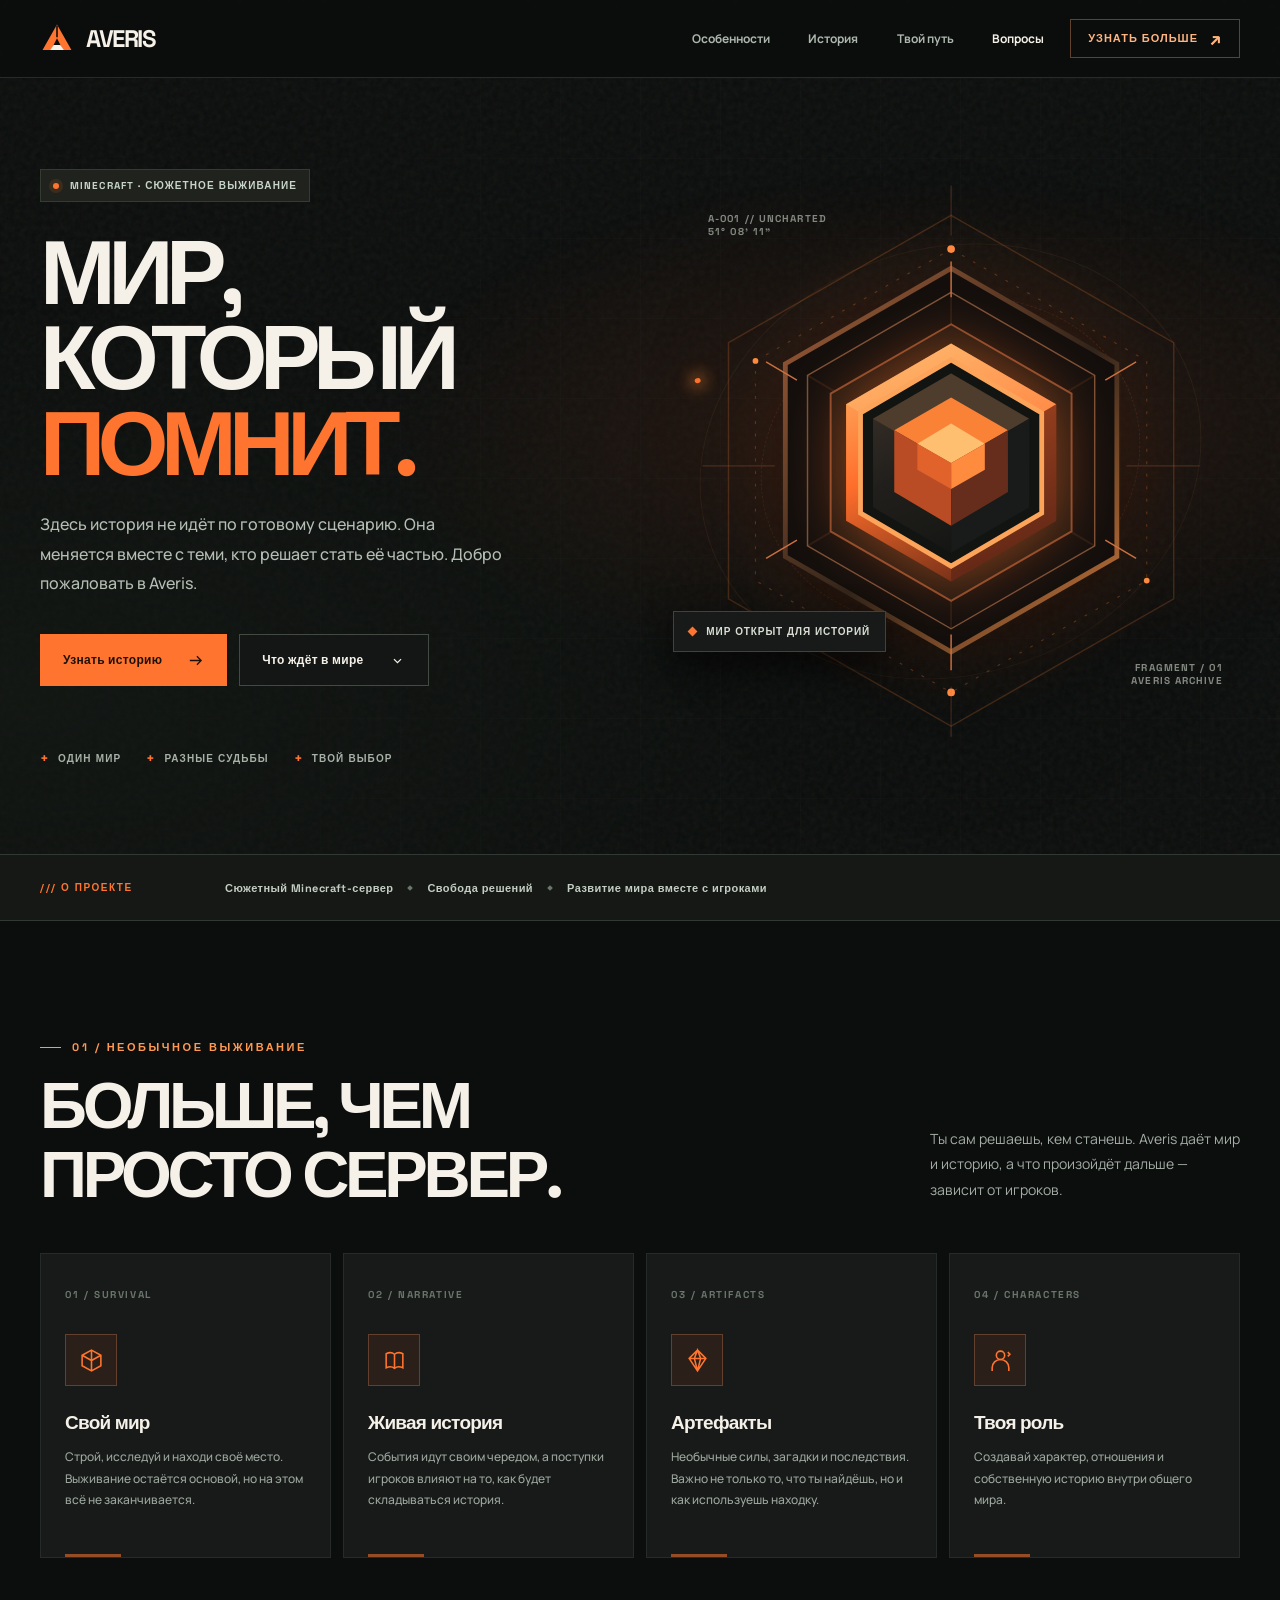
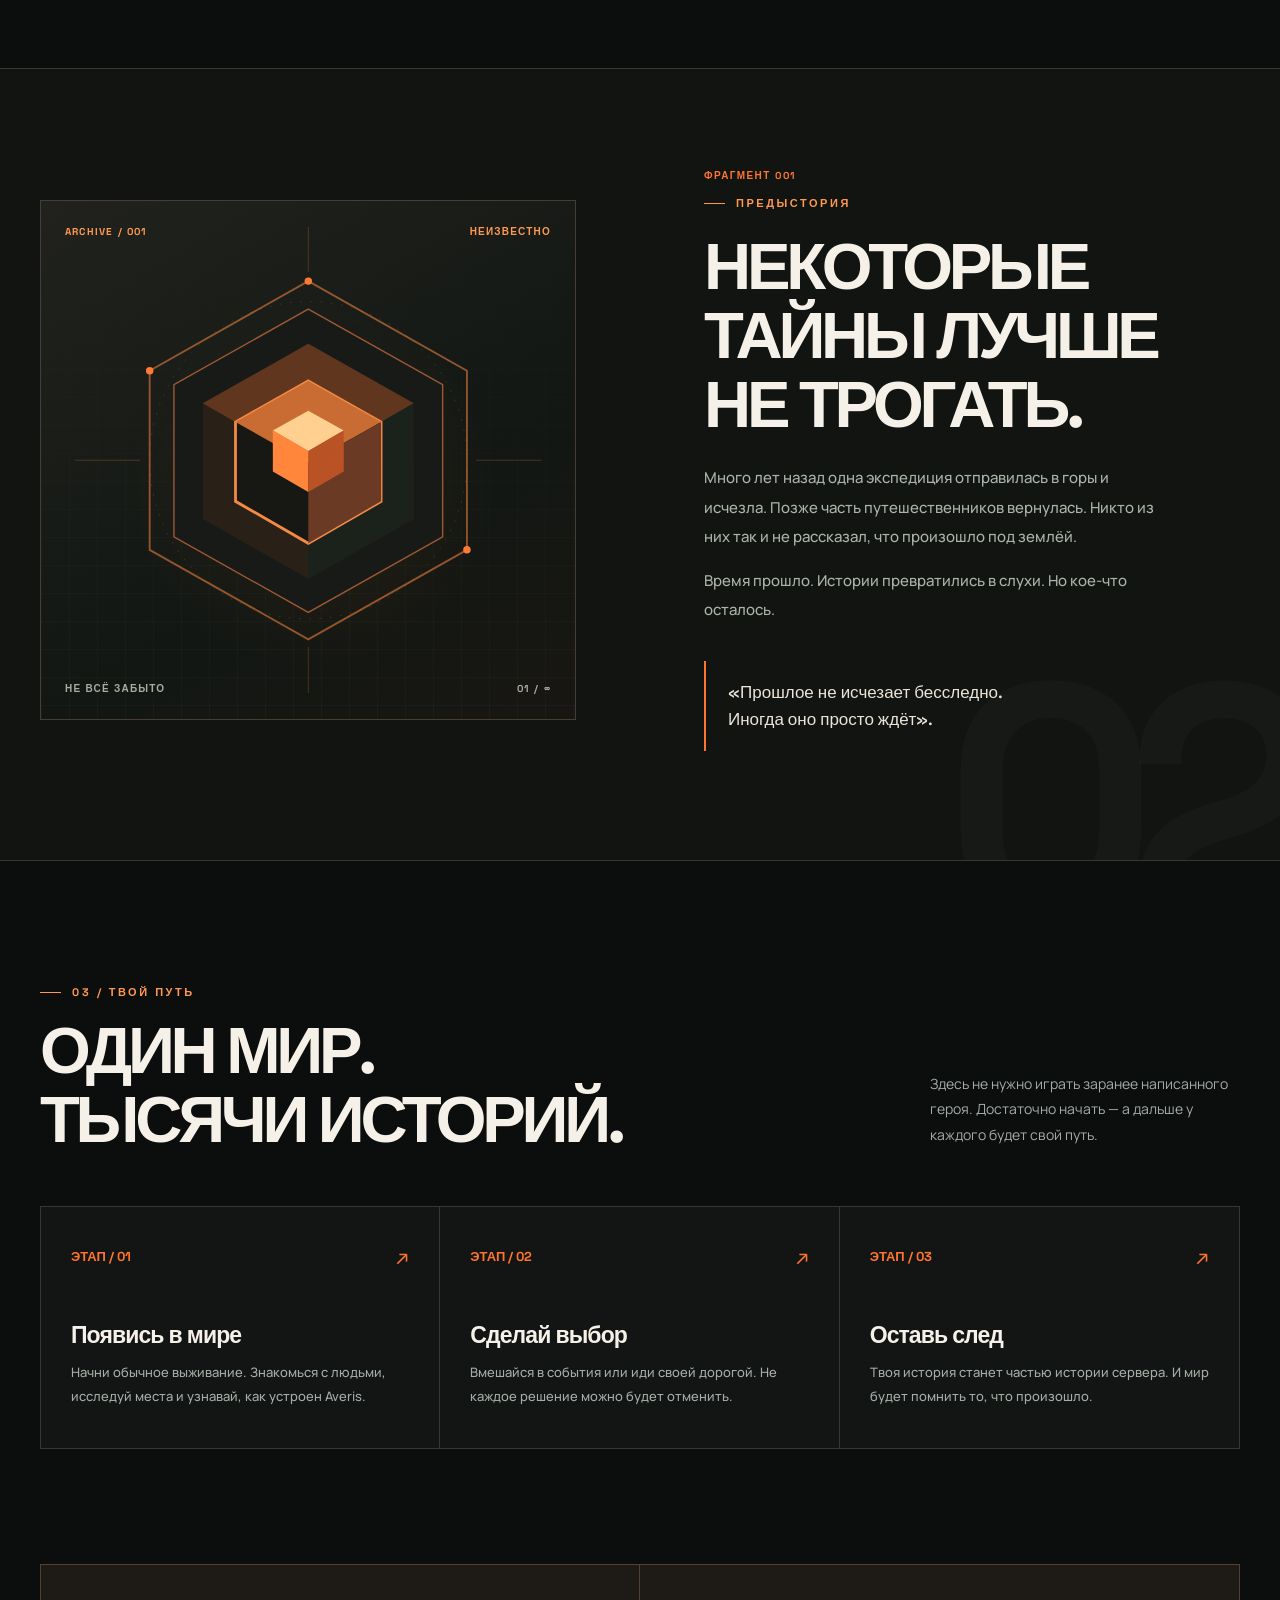
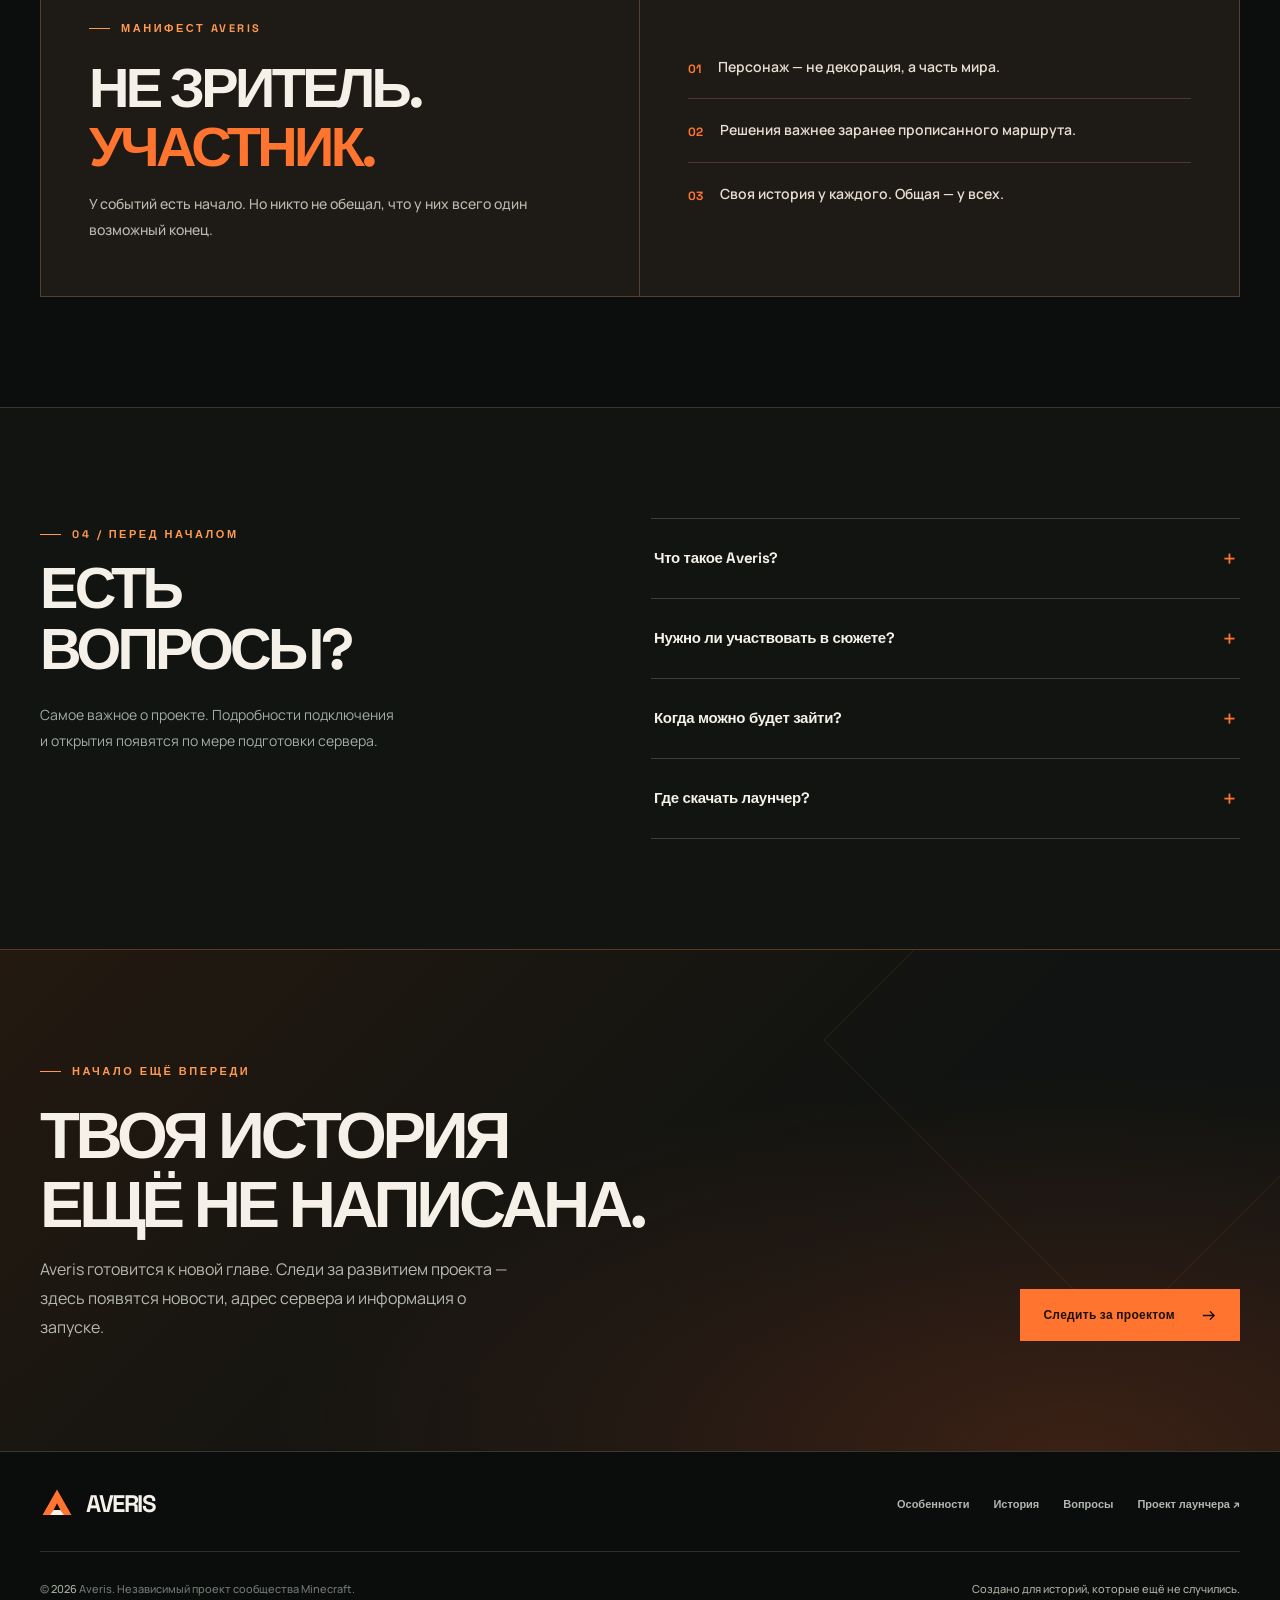
==== index.html @ 3c0d3417 "feat: build Averis landing page with responsive orange identity" ====
<!doctype html>
<html lang="ru">
<head>
  <meta charset="UTF-8">
  <meta name="viewport" content="width=device-width, initial-scale=1">
  <meta name="theme-color" content="#0c0e0d">
  <meta name="description" content="Averis — сюжетный Minecraft-сервер. Мир, который запоминает твой выбор.">
  <meta property="og:type" content="website">
  <meta property="og:title" content="Averis — мир, который помнит">
  <meta property="og:description" content="Выживание, история и события, в которых важен каждый игрок.">
  <meta property="og:url" content="https://funnysculk.github.io/averis-website/">
  <title>Averis — мир, который помнит</title>
  <link rel="icon" href="./favicon.svg" type="image/svg+xml">
  <link rel="preconnect" href="https://fonts.googleapis.com">
  <link rel="preconnect" href="https://fonts.gstatic.com" crossorigin>
  <link href="https://fonts.googleapis.com/css2?family=Manrope:wght@400;500;600;700;800&family=Space+Grotesk:wght@400;500;600;700&display=swap" rel="stylesheet">
  <style>
    :root {
      color-scheme: dark;
      --bg: #0c0e0d;
      --bg-soft: #111413;
      --panel: #171a18;
      --panel-2: #1d211e;
      --line: #323934;
      --line-dim: #252b27;
      --text: #f5f1e9;
      --muted: #a4ada6;
      --subtle: #6e7870;
      --orange: #ff752f;
      --orange-bright: #ff9952;
      --orange-dim: #512b1c;
      --radius: 5px;
      --container: 1200px;
      --font: "Manrope", "Segoe UI", sans-serif;
      --display: "Space Grotesk", "Arial Black", sans-serif;
    }
    *, *::before, *::after { box-sizing: border-box; }
    html { scroll-behavior: smooth; scroll-padding-top: 90px; }
    body { margin: 0; min-width: 320px; overflow-x: hidden; background: var(--bg); color: var(--text); font-family: var(--font); -webkit-font-smoothing: antialiased; }
    body::before { content: ""; position: fixed; inset: 0; z-index: -1; pointer-events: none; opacity: .13; background-image: url("data:image/svg+xml,%3Csvg viewBox='0 0 180 180' xmlns='http://www.w3.org/2000/svg'%3E%3Cfilter id='n'%3E%3CfeTurbulence type='fractalNoise' baseFrequency='.9' numOctaves='3' stitchTiles='stitch'/%3E%3C/filter%3E%3Crect width='100%25' height='100%25' filter='url(%23n)' opacity='.4'/%3E%3C/svg%3E"); }
    a { color: inherit; text-decoration: none; }
    button { font: inherit; }
    button, a { -webkit-tap-highlight-color: transparent; }
    button:focus-visible, a:focus-visible, summary:focus-visible { outline: 2px solid var(--orange); outline-offset: 5px; }
    ::selection { background: var(--orange); color: #111; }
    .shell { width: min(var(--container), calc(100% - 72px)); margin: 0 auto; }
    .eyebrow { display: inline-flex; align-items: center; gap: 11px; color: var(--orange-bright); font: 700 11px/1.5 var(--display); letter-spacing: .23em; text-transform: uppercase; }
    .eyebrow::before { content: ""; width: 21px; height: 1px; background: currentColor; }
    .muted { color: var(--muted); }
    .progress { position: fixed; top: 0; left: 0; width: 0; height: 2px; background: var(--orange); z-index: 100; box-shadow: 0 0 10px #ff752f88; transition: width .1s linear; }
    .header { position: sticky; top: 0; z-index: 50; background: rgba(12,14,13,.95); border-bottom: 1px solid var(--line-dim); backdrop-filter: blur(14px); }
    .header-inner { height: 77px; display: flex; align-items: center; justify-content: space-between; gap: 26px; }
    .brand { display: inline-flex; align-items: center; gap: 12px; flex: none; font: 700 24px/1 var(--display); letter-spacing: -.06em; }
    .brand svg { display: block; flex: none; width: 34px; height: 34px; }
    .nav { display: flex; gap: clamp(20px,3vw,42px); align-items: center; margin-left: auto; }
    .nav a { font-size: 12px; color: #aeb7af; font-weight: 700; transition: color .2s; }
    .nav a:hover, .nav a.active { color: var(--text); }
    .header-link { display: inline-flex; align-items: center; justify-content: center; gap: 12px; flex: none; min-height: 39px; padding: 0 17px; border: 1px solid #60412d; font: 800 11px/1 var(--display); letter-spacing: .09em; text-transform: uppercase; color: #ffb581; transition: border-color .2s, background .2s; }
    .header-link:hover { background: #2a1d16; border-color: var(--orange); }
    .header-link span { font-size: 18px; line-height: 0; }
    .menu-toggle { display: none; width: 42px; height: 42px; border: 1px solid var(--line); color: var(--text); background: transparent; align-items: center; justify-content: center; cursor: pointer; }
    .menu-toggle svg { width: 20px; }
    .hero { position: relative; isolation: isolate; border-bottom: 1px solid var(--line); overflow: hidden; }
    .hero::before { content: ""; pointer-events: none; position: absolute; inset: 0; z-index: -1; background: radial-gradient(ellipse at 72% 45%, #3b2116 0%, transparent 42%), radial-gradient(ellipse at 3% 80%, #151b16 0%, transparent 46%); opacity: .7; }
    .hero-grid { position: absolute; inset: 0; z-index: -1; opacity: .2; background-image: linear-gradient(#59625933 1px, transparent 1px),linear-gradient(90deg,#59625933 1px,transparent 1px); background-size: 80px 80px; mask-image: linear-gradient(to right,transparent,black 45%); }
    .hero-content { display: grid; grid-template-columns: minmax(0,1.02fr) minmax(0,.98fr); min-height: 665px; align-items: center; gap: 20px; padding-top: 57px; padding-bottom: 67px; }
    .hero-copy { position: relative; z-index: 3; padding: 34px 0 20px; }
    .hero-label { display: inline-flex; align-items: center; gap: 11px; padding: 9px 12px; background: #20231d; border: 1px solid #343b30; font: 700 10px var(--display); letter-spacing: .11em; text-transform: uppercase; color: #c8d5c9; }
    .live-dot { width: 6px; height: 6px; border-radius: 50%; background: var(--orange); box-shadow: 0 0 0 4px #ff752f1f; }
    h1,h2,h3,p { margin-top: 0; }
    .hero h1 { margin: 29px 0 23px; max-width: 720px; font: 700 clamp(64px,7.1vw,112px)/.94 var(--display); letter-spacing: -.083em; text-transform: uppercase; }
    .hero h1 span { color: var(--orange); }
    .hero-description { max-width: 470px; color: #b5beb5; font: 500 16px/1.85 var(--font); }
    .hero-actions { display: flex; flex-wrap: wrap; gap: 12px; margin-top: 35px; }
    .btn { display: inline-flex; align-items: center; justify-content: center; gap: 25px; min-height: 52px; padding: 0 22px; font: 800 12px var(--display); letter-spacing: .025em; transition: transform .2s ease, background .2s ease, border-color .2s ease; }
    .btn:hover { transform: translateY(-2px); }
    .btn.primary { background: var(--orange); color: #1e110a; border: 1px solid var(--orange); }
    .btn.primary:hover { background: #ff9658; }
    .btn.secondary { background: #131614; color: var(--text); border: 1px solid #434a43; }
    .btn.secondary:hover { border-color: var(--text); }
    .btn svg { width: 17px; height: 17px; }
    .hero-meta { display: flex; flex-wrap: wrap; gap: 25px; margin-top: 63px; color: #a8b1a8; font: 700 10px var(--display); letter-spacing: .11em; text-transform: uppercase; }
    .hero-meta span { display: inline-flex; gap: 8px; align-items: center; }
    .hero-meta span::before { content: "+"; color: var(--orange); font-size: 14px; }
    .hero-art { position: relative; width: 100%; max-width: 620px; aspect-ratio: 1 / 1; justify-self: center; display: grid; place-items: center; }
    .art-orbit { position: absolute; width: 88%; height: 88%; border: 1px solid #ad69421d; border-radius: 50%; transform: rotate(-18deg) scaleY(.84); }
    .art-orbit::before { content: ""; position: absolute; inset: 12%; border: 1px dashed #ee844627; border-radius: 50%; }
    .art-orbit::after { content: ""; position: absolute; top: 13%; left: 7%; width: 6px; height: 6px; border-radius: 50%; background: var(--orange); box-shadow: 0 0 16px 4px #ff8b35b0; }
    .world-diagram { width: 100%; overflow: visible; filter: drop-shadow(0 32px 58px #0008); animation: rise 7s ease-in-out infinite; }
    .world-diagram .core-glow { filter: drop-shadow(0 0 32px #f2692788); }
    .art-coordinate { position: absolute; font: 700 10px var(--display); letter-spacing: .11em; color: #838980; }
    .art-coordinate.top { top: 7%; left: 8%; }
    .art-coordinate.bottom { bottom: 11%; right: 3%; text-align: right; }
    .art-tag { position: absolute; left: 2%; bottom: 17%; display: flex; align-items: center; gap: 10px; padding: 13px 15px; background: #171a18; border: 1px solid #424238; box-shadow: 0 15px 35px #0009; font: 700 10px var(--display); color: #d9ded5; letter-spacing: .09em; text-transform: uppercase; }
    .art-tag i { width: 7px; height: 7px; background: var(--orange); transform: rotate(45deg); }
    .ticker { border-bottom: 1px solid var(--line); background: #151815; }
    .ticker-inner { display: grid; grid-template-columns: 155px 1fr; min-height: 65px; align-items: center; gap: 30px; }
    .ticker-label { color: var(--orange); font: 800 10px var(--display); letter-spacing: .15em; }
    .ticker-body { display: flex; flex-wrap: wrap; align-items: center; gap: 15px; color: #c5cec5; font: 700 11px var(--display); letter-spacing: .04em; }
    .ticker-body .sep { width: 4px; height: 4px; background: #6a786b; transform: rotate(45deg); }
    .section { padding: 110px 0; }
    .section-head { display: flex; justify-content: space-between; align-items: end; gap: 30px; margin-bottom: 44px; }
    .section-head h2, .chapter-title, .cta h2 { font: 700 clamp(39px,5.1vw,69px)/1.06 var(--display); letter-spacing: -.065em; text-transform: uppercase; }
    .section-head h2 { margin: 15px 0 0; max-width: 680px; }
    .section-head > p { width: 310px; max-width: 40%; margin: 0 0 6px; color: var(--muted); font-size: 14px; line-height: 1.85; }
    .features { display: grid; grid-template-columns: repeat(4,1fr); gap: 12px; }
    .feature { position: relative; min-height: 305px; padding: 27px 24px 25px; background: var(--panel); border: 1px solid var(--line-dim); overflow: hidden; transition: border-color .25s, transform .25s; }
    .feature:hover { border-color: #785035; transform: translateY(-4px); }
    .feature::after { content: ""; position: absolute; height: 3px; width: 56px; bottom: 0; left: 24px; background: var(--orange); opacity: .55; }
    .feature-num { font: 700 10px var(--display); letter-spacing: .16em; color: #69766b; }
    .feature-icon { display: grid; place-items: center; width: 52px; height: 52px; margin: 31px 0 24px; border: 1px solid #62402d; background: #2b2019; color: var(--orange); }
    .feature-icon svg { width: 25px; height: 25px; stroke-width: 1.5; }
    .feature h3 { margin-bottom: 11px; font: 700 19px var(--display); letter-spacing: -.04em; }
    .feature p { color: #9da79f; font: 500 12px/1.8 var(--font); margin-bottom: 0; }
    .chapter { position: relative; padding: 100px 0 109px; border-top: 1px solid var(--line); border-bottom: 1px solid var(--line); background: #111411; overflow: hidden; }
    .chapter::after { content: "02"; position: absolute; right: -8px; bottom: -74px; font: 700 330px/.8 var(--display); letter-spacing: -.1em; color: #ffffff05; pointer-events: none; }
    .chapter-inner { display: grid; grid-template-columns: 1fr 1fr; gap: clamp(50px,10vw,150px); align-items: center; position: relative; z-index: 1; }
    .chapter-visual { aspect-ratio: 1.03; display: flex; flex-direction: column; justify-content: space-between; position: relative; padding: 24px; border: 1px solid #463e33; background: radial-gradient(circle at 51% 55%,#6f3b203f,transparent 46%), linear-gradient(150deg,#21221d,#121713 62%,#181612); overflow: hidden; }
    .chapter-visual::before { content: ""; position: absolute; inset: 0; background-image: linear-gradient(#fff1 1px,transparent 1px),linear-gradient(90deg,#fff1 1px,transparent 1px); background-size: 28px 28px; opacity: .4; mask-image: linear-gradient(to bottom,transparent,#000); }
    .chapter-visual svg { position: absolute; inset: 5%; width: 90%; height: 90%; }
    .visual-label,.visual-bottom { position: relative; z-index: 2; display: flex; justify-content: space-between; gap: 15px; font: 700 10px var(--display); letter-spacing: .12em; }
    .visual-label { color: var(--orange-bright); }
    .visual-bottom { color: #a8ada2; }
    .chapter-title { margin: 20px 0 24px; max-width: 560px; }
    .chapter-copy > p { max-width: 465px; color: #aab4aa; font: 500 15px/1.95 var(--font); }
    .chapter-quote { margin-top: 36px; padding: 18px 0 18px 22px; border-left: 2px solid var(--orange); font: 500 17px/1.6 var(--display); color: #ece4d9; }
    .story-kicker { font: 700 10px var(--display); letter-spacing: .14em; color: var(--orange); text-transform: uppercase; margin-bottom: 5px; }
    .journey { padding-top: 115px; padding-bottom: 115px; }
    .steps { display: grid; grid-template-columns: repeat(3,1fr); gap: 0; margin-top: 52px; border: 1px solid var(--line); }
    .step { padding: 36px 30px 40px; min-height: 241px; border-right: 1px solid var(--line); background: #121513; }
    .step:last-child { border-right: 0; }
    .step-top { display: flex; align-items: center; justify-content: space-between; color: var(--orange); font: 700 13px var(--display); }
    .step-top span:last-child { font-size: 21px; font-weight: 400; }
    .step h3 { margin: 50px 0 11px; font: 700 23px var(--display); letter-spacing: -.04em; }
    .step p { margin: 0; color: var(--muted); font: 500 13px/1.8 var(--font); }
    .manifest { padding: 0 0 110px; }
    .manifest-panel { display: grid; grid-template-columns: 1fr 1fr; border: 1px solid #544033; background: #1e1b17; }
    .manifest-left { padding: 47px 48px 52px; border-right: 1px solid #544033; }
    .manifest-left h2 { margin: 21px 0 14px; font: 700 clamp(33px,4.8vw,56px)/1.06 var(--display); letter-spacing: -.065em; text-transform: uppercase; }
    .manifest-left h2 span { color: var(--orange); }
    .manifest-left p { font: 500 14px/1.9 var(--font); color: #bcb8ad; margin-bottom: 0; }
    .manifest-right { display: flex; flex-direction: column; justify-content: center; gap: 20px; padding: 40px 48px; }
    .manifest-row { display: flex; gap: 17px; align-items: flex-start; padding-bottom: 20px; border-bottom: 1px solid #4a3c32; }
    .manifest-row:last-child { border: 0; padding-bottom: 0; }
    .manifest-row strong { color: var(--orange); font: 700 12px var(--display); padding-top: 5px; }
    .manifest-row div { color: #e6ded1; font: 600 14px/1.6 var(--font); }
    .faq-section { border-top: 1px solid var(--line); background: #111411; }
    .faq-grid { display: grid; grid-template-columns: 1fr 1.12fr; gap: 85px; }
    .faq-grid .section-head { display: block; }
    .faq-grid .section-head h2 { font-size: clamp(40px,4.5vw,64px); }
    .faq-grid .section-head p { max-width: 360px; width: auto; margin: 22px 0 0; }
    .faq-list { border-top: 1px solid #394139; }
    details { border-bottom: 1px solid #394139; }
    summary { display: flex; align-items: center; justify-content: space-between; gap: 20px; cursor: pointer; list-style: none; padding: 24px 3px; font: 700 15px/1.5 var(--display); letter-spacing: -.02em; }
    summary::-webkit-details-marker { display: none; }
    summary::after { content: "+"; flex: none; color: var(--orange); font: 400 24px var(--display); }
    details[open] summary::after { content: "−"; }
    details p { color: var(--muted); font: 500 13px/1.85 var(--font); padding: 0 38px 25px 3px; margin: 0; }
    .cta { position: relative; overflow: hidden; padding: 105px 0 110px; border-top: 1px solid #5b3824; background: radial-gradient(ellipse at 84% 100%,#7c351b66,transparent 53%),linear-gradient(135deg,#231910,#101311 62%); }
    .cta::after { content: ""; position: absolute; right: -50px; top: -120px; width: 420px; height: 420px; border: 1px solid #a854282a; transform: rotate(45deg); pointer-events: none; }
    .cta-content { position: relative; z-index: 1; display: flex; align-items: end; justify-content: space-between; gap: 35px; }
    .cta h2 { max-width: 700px; margin: 21px 0 16px; }
    .cta p { max-width: 480px; margin: 0; color: #b6b9ad; line-height: 1.8; }
    .cta .btn { flex: none; }
    footer { background: #0b0d0c; border-top: 1px solid #36372e; padding: 35px 0 30px; }
    .footer-main { display: flex; flex-wrap: wrap; justify-content: space-between; gap: 25px; align-items: center; }
    .footer-nav { display: flex; flex-wrap: wrap; gap: 24px; color: #afb7ae; font: 700 11px var(--display); }
    .footer-nav a:hover { color: var(--orange); }
    .footer-line { display: flex; justify-content: space-between; flex-wrap: wrap; gap: 15px; padding-top: 28px; margin-top: 30px; border-top: 1px solid #292f2a; color: #717971; font: 500 11px/1.7 var(--font); }
    .footer-line span:last-child { color: #a8b0a3; }
    .reveal { opacity: 0; transform: translateY(19px); transition: opacity .65s ease, transform .65s ease; }
    .reveal.visible { opacity: 1; transform: translateY(0); }
    @keyframes rise { 0%,100% { transform: translateY(0); } 50% { transform: translateY(-12px); } }
    @media (max-width: 1100px) {
      .shell { width: min(var(--container), calc(100% - 48px)); }
      .hero-content { min-height: 600px; }
      .hero h1 { font-size: clamp(60px,7.8vw,92px); }
      .features { grid-template-columns: repeat(2,1fr); }
      .feature { min-height: 280px; }
      .chapter-inner { gap: 50px; }
    }
    @media (max-width: 750px) {
      .shell { width: calc(100% - 36px); }
      .header-inner { height: 68px; }
      .header-link { display: none; }
      .menu-toggle { display: flex; }
      .nav { display: none; position: absolute; top: 68px; left: 0; right: 0; flex-direction: column; align-items: stretch; gap: 0; margin: 0; padding: 12px 18px 18px; background: #101311; border-bottom: 1px solid var(--line); box-shadow: 0 15px 24px #0006; }
      .nav.open { display: flex; }
      .nav a { padding: 16px 7px; border-bottom: 1px solid #29312a; font-size: 14px; }
      .hero-content { display: flex; flex-direction: column; gap: 0; padding-top: 55px; padding-bottom: 45px; min-height: auto; }
      .hero-copy { padding: 0; width: 100%; }
      .hero h1 { font-size: clamp(60px,12vw,90px); margin: 26px 0 18px; }
      .hero-description { font-size: 14px; line-height: 1.8; }
      .hero-meta { margin-top: 34px; gap: 15px; }
      .hero-art { width: min(100%,480px); margin-top: 10px; margin-bottom: -25px; }
      .ticker-inner { grid-template-columns: 1fr; gap: 8px; padding: 18px 0; }
      .ticker-body { gap: 10px; line-height: 1.8; }
      .section { padding: 75px 0; }
      .section-head { display: block; margin-bottom: 32px; }
      .section-head h2 { font-size: clamp(39px,8vw,54px); }
      .section-head > p { max-width: 540px; width: auto; margin: 19px 0 0; font-size: 13px; }
      .chapter { padding: 70px 0; }
      .chapter-inner { grid-template-columns: 1fr; gap: 41px; }
      .chapter-visual { max-width: 550px; width: 100%; }
      .chapter-title { font-size: clamp(42px,8vw,60px); }
      .journey { padding: 80px 0; }
      .steps { grid-template-columns: 1fr; }
      .step { min-height: 0; border-right: none; border-bottom: 1px solid var(--line); padding: 25px 27px 28px; }
      .step:last-child { border-bottom: none; }
      .step h3 { margin: 25px 0 9px; }
      .manifest { padding-bottom: 80px; }
      .manifest-panel { grid-template-columns: 1fr; }
      .manifest-left { padding: 34px 30px; border-right: 0; border-bottom: 1px solid #544033; }
      .manifest-right { padding: 32px 30px; }
      .faq-grid { grid-template-columns: 1fr; gap: 10px; }
      .faq-grid .section-head h2 { font-size: 46px; }
      .cta { padding: 75px 0; }
      .cta-content { display: block; }
      .cta h2 { font-size: clamp(44px,8.5vw,67px); }
      .cta .btn { margin-top: 28px; }
    }
    @media (max-width: 510px) {
      .hero h1 { font-size: clamp(54px,13.5vw,75px); }
      .hero-actions { gap: 10px; }
      .hero-actions .btn { flex: 1 1 100%; }
      .hero-meta { font-size: 9px; }
      .features { grid-template-columns: 1fr; }
      .feature { min-height: 250px; padding: 25px; }
      .feature-icon { margin: 22px 0 17px; }
      .feature h3 { font-size: 21px; }
      .art-tag { left: 0; bottom: 12%; font-size: 8px; padding: 10px; }
      .art-coordinate { font-size: 8px; }
      .chapter-visual { padding: 16px; }
      .manifest-left h2 { font-size: 43px; }
      .footer-main { align-items: start; flex-direction: column; }
      .footer-line { flex-direction: column; }
    }
    @media (prefers-reduced-motion: reduce) {
      html { scroll-behavior: auto; }
      *,*::before,*::after { animation-duration: .01ms !important; transition-duration: .01ms !important; }
      .reveal { opacity: 1; transform: none; }
    }
  </style>
</head>
<body>
  <div class="progress" id="progress" aria-hidden="true"></div>
  <header class="header">
    <div class="shell header-inner">
      <a class="brand" href="#top" aria-label="Averis — на главную">
        <svg viewBox="0 0 40 40" role="img" aria-label="Символ Averis"><path d="M20 3 37 33H27L20 19 13 33H3L20 3Z" fill="#ff752f"/><path d="M16 27h8l4 6H12l4-6Z" fill="#f5f1e9"/><path d="M20 4v14" stroke="#20130c" stroke-width="2"/></svg>
        AVERIS
      </a>
      <nav class="nav" id="nav" aria-label="Основная навигация">
        <a href="#features">Особенности</a>
        <a href="#story">История</a>
        <a href="#journey">Твой путь</a>
        <a href="#faq">Вопросы</a>
      </nav>
      <a class="header-link" href="#start">Узнать больше <span aria-hidden="true">↗</span></a>
      <button class="menu-toggle" id="menu-toggle" aria-label="Открыть меню" aria-expanded="false" aria-controls="nav">
        <svg viewBox="0 0 24 24" fill="none" stroke="currentColor" stroke-width="1.8" stroke-linecap="square"><path d="M3 7h18M3 12h18M3 17h18"/></svg>
      </button>
    </div>
  </header>

  <main id="top">
    <section class="hero" aria-labelledby="hero-title">
      <div class="hero-grid" aria-hidden="true"></div>
      <div class="shell hero-content">
        <div class="hero-copy">
          <div class="hero-label"><span class="live-dot" aria-hidden="true"></span> Minecraft · Сюжетное выживание</div>
          <h1 id="hero-title">МИР,<br>КОТОРЫЙ<br><span>ПОМНИТ.</span></h1>
          <p class="hero-description">Здесь история не идёт по готовому сценарию. Она меняется вместе с теми, кто решает стать её частью. Добро пожаловать в Averis.</p>
          <div class="hero-actions">
            <a class="btn primary" href="#story">Узнать историю
              <svg viewBox="0 0 24 24" fill="none" stroke="currentColor" stroke-width="1.8"><path d="M4 12h16m-6-6 6 6-6 6"/></svg>
            </a>
            <a class="btn secondary" href="#features">Что ждёт в мире
              <svg viewBox="0 0 24 24" fill="none" stroke="currentColor" stroke-width="1.8"><path d="m7 10 5 5 5-5"/></svg>
            </a>
          </div>
          <div class="hero-meta"><span>Один мир</span><span>Разные судьбы</span><span>Твой выбор</span></div>
        </div>
        <div class="hero-art" aria-hidden="true">
          <div class="art-orbit"></div>
          <div class="art-coordinate top">A-001 // UNCHARTED<br>51° 08' 11"</div>
          <svg class="world-diagram" viewBox="0 0 600 600" fill="none" xmlns="http://www.w3.org/2000/svg">
            <defs>
              <linearGradient id="frame" x1="110" y1="90" x2="540" y2="520" gradientUnits="userSpaceOnUse"><stop stop-color="#ad643c"/><stop offset=".5" stop-color="#32251b"/><stop offset="1" stop-color="#ff9346"/></linearGradient>
              <linearGradient id="stone" x1="230" y1="150" x2="390" y2="450" gradientUnits="userSpaceOnUse"><stop stop-color="#4b3b30"/><stop offset=".45" stop-color="#211f1c"/><stop offset="1" stop-color="#0a0e0c"/></linearGradient>
              <linearGradient id="fire" x1="244" y1="173" x2="351" y2="433" gradientUnits="userSpaceOnUse"><stop stop-color="#ffb466"/><stop offset=".44" stop-color="#ff6e2b"/><stop offset="1" stop-color="#5f2615"/></linearGradient>
              <radialGradient id="halo"><stop stop-color="#ff742f" stop-opacity=".5"/><stop offset=".43" stop-color="#ff742f" stop-opacity=".12"/><stop offset="1" stop-color="#ff742f" stop-opacity="0"/></radialGradient>
            </defs>
            <ellipse cx="300" cy="310" rx="250" ry="258" fill="url(#halo)"/>
            <path d="m300 45 231 132v266L300 575 69 443V177L300 45Z" stroke="#ff843333" stroke-width="1.5"/>
            <path d="m300 80 203 116v228L300 540 97 424V196L300 80Z" stroke="#ff843344" stroke-width="1.2" stroke-dasharray="3 10"/>
            <path d="m300 100 172 99v200L300 498 128 399V199L300 100Z" fill="#130f0d" stroke="url(#frame)" stroke-width="5"/>
            <path d="m300 125 149 86v177L300 474l-149-86V211l149-86Z" stroke="#7d5036" stroke-width="1.5"/>
            <path d="M300 125v349M151 211l298 177M449 211 151 388" stroke="#ba653d" stroke-opacity=".14" stroke-width="2"/>
            <path d="m300 158 125 72v143l-125 72-125-72V230l125-72Z" fill="#201811" stroke="#8a4b2c" stroke-width="2"/>
            <path class="core-glow" d="m300 178 109 63v121l-109 63-109-63V241l109-63Z" fill="url(#fire)"/>
            <path d="m300 178 109 63-109 65-109-65 109-63Z" fill="#ffbf78" fill-opacity=".4"/>
            <path d="M300 306v119l109-63V241l-109 65Z" fill="#5a2416" fill-opacity=".65"/>
            <path d="m300 195 94 55v104l-94 55-94-55V250l94-55Z" fill="#111411" stroke="#fca45a" stroke-width="5"/>
            <path d="m300 209 81 47v92l-81 47-81-47v-92l81-47Z" fill="url(#stone)"/>
            <path d="m300 209 81 47-81 47-81-47 81-47Z" fill="#4e3c2c"/>
            <path d="M300 303v92l81-47v-92l-81 47Z" fill="#181b19"/>
            <path d="m300 234 59 34-59 34-59-34 59-34Z" fill="#f98236"/>
            <path d="M241 268v64l59 35v-65l-59-34Z" fill="#b94c25"/>
            <path d="M300 302v65l59-35v-64l-59 34Z" fill="#662d1d"/>
            <path d="m300 261 35 21-35 20-35-20 35-21Z" fill="#ffbf71"/>
            <path d="m300 302 35-20v27l-35 20v-27Z" fill="#ff8c3e"/>
            <path d="m265 282 35 20v27l-35-20v-27Z" fill="#e2622c"/>
            <path d="m300 130 0-37M300 480v37M140 216l-32-19M460 382l32 19M460 216l32-19M140 382l-32 19" stroke="#cb7041" stroke-width="1.5"/>
            <g fill="#ff8a3f"><circle cx="300" cy="80" r="4"/><circle cx="97" cy="196" r="3"/><circle cx="503" cy="424" r="3"/><circle cx="300" cy="540" r="4"/></g>
            <g stroke="#cb704155"><path d="M42 305h75m365 0h76M300 14v52m0 468v52"/></g>
          </svg>
          <div class="art-tag"><i></i> Мир открыт для историй</div>
          <div class="art-coordinate bottom">FRAGMENT / 01<br>AVERIS ARCHIVE</div>
        </div>
      </div>
    </section>

    <div class="ticker">
      <div class="shell ticker-inner">
        <span class="ticker-label">/// О ПРОЕКТЕ</span>
        <div class="ticker-body"><span>Сюжетный Minecraft-сервер</span><span class="sep" aria-hidden="true"></span><span>Свобода решений</span><span class="sep" aria-hidden="true"></span><span>Развитие мира вместе с игроками</span></div>
      </div>
    </div>

    <section class="section shell" id="features" aria-labelledby="features-title">
      <div class="section-head reveal">
        <div><span class="eyebrow">01 / Необычное выживание</span><h2 id="features-title">БОЛЬШЕ, ЧЕМ<br>ПРОСТО СЕРВЕР.</h2></div>
        <p>Ты сам решаешь, кем станешь. Averis даёт мир и историю, а что произойдёт дальше — зависит от игроков.</p>
      </div>
      <div class="features">
        <article class="feature reveal">
          <span class="feature-num">01 / SURVIVAL</span>
          <div class="feature-icon"><svg viewBox="0 0 24 24" fill="none" stroke="currentColor"><path d="m12 2 9 5v10l-9 5-9-5V7l9-5Zm0 0v20M3 7l9 5 9-5"/></svg></div>
          <h3>Свой мир</h3>
          <p>Строй, исследуй и находи своё место. Выживание остаётся основой, но на этом всё не заканчивается.</p>
        </article>
        <article class="feature reveal">
          <span class="feature-num">02 / NARRATIVE</span>
          <div class="feature-icon"><svg viewBox="0 0 24 24" fill="none" stroke="currentColor"><path d="M4 5.5C7 4 9.5 4 12 6c2.5-2 5-2 8-.5V19c-3-1.5-5.5-1.5-8 .5-2.5-2-5-2-8-.5V5.5ZM12 6v13.5"/></svg></div>
          <h3>Живая история</h3>
          <p>События идут своим чередом, а поступки игроков влияют на то, как будет складываться история.</p>
        </article>
        <article class="feature reveal">
          <span class="feature-num">03 / ARTIFACTS</span>
          <div class="feature-icon"><svg viewBox="0 0 24 24" fill="none" stroke="currentColor"><path d="m12 2 8 8-8 12-8-12 8-8Zm-8 8h16M12 2l-3 8 3 12 3-12-3-8Z"/></svg></div>
          <h3>Артефакты</h3>
          <p>Необычные силы, загадки и последствия. Важно не только то, что ты найдёшь, но и как используешь находку.</p>
        </article>
        <article class="feature reveal">
          <span class="feature-num">04 / CHARACTERS</span>
          <div class="feature-icon"><svg viewBox="0 0 24 24" fill="none" stroke="currentColor"><circle cx="12" cy="7" r="4"/><path d="M4 22v-3a8 8 0 0 1 16 0v3M19 4l2 2-2 2"/></svg></div>
          <h3>Твоя роль</h3>
          <p>Создавай характер, отношения и собственную историю внутри общего мира.</p>
        </article>
      </div>
    </section>

    <section class="chapter" id="story" aria-labelledby="story-title">
      <div class="shell chapter-inner">
        <div class="chapter-visual reveal" aria-hidden="true">
          <div class="visual-label"><span>ARCHIVE / 001</span><span>НЕИЗВЕСТНО</span></div>
          <svg viewBox="0 0 500 500" xmlns="http://www.w3.org/2000/svg" fill="none">
            <circle cx="250" cy="250" r="170" stroke="#ff8a4333" stroke-width="1" stroke-dasharray="2 9"/>
            <circle cx="250" cy="250" r="127" stroke="#ff8a4344" stroke-width="1"/>
            <path d="m250 58 170 96v192l-170 96-170-96V154l170-96Z" stroke="#ff8a4388" stroke-width="2"/>
            <path d="m250 88 144 81v163l-144 81-144-81V169l144-81Z" fill="#181a17" stroke="#9e5834" stroke-width="1.5"/>
            <path d="m250 125 113 64v124l-113 64-113-64V189l113-64Z" fill="#292017"/>
            <path d="m250 125 113 64-113 65-113-65 113-64Z" fill="#61361e"/>
            <path d="M250 254v123l113-64V189l-113 65Z" fill="#1b211b"/>
            <path d="m250 165 78 44v85l-78 45-78-45v-85l78-44Z" stroke="#f58a45" stroke-width="3" fill="#171713"/>
            <path d="m250 165 78 44-78 44-78-44 78-44Z" fill="#c96c34"/>
            <path d="m250 253 78-44v85l-78 45v-86Z" fill="#6b3a25"/>
            <path d="m212 218 38-21 38 21-38 22-38-22Z" fill="#ffd08f"/>
            <path d="m212 218 38 22v44l-38-22v-44Z" fill="#ff863b"/>
            <path d="m250 240 38-22v44l-38 22v-44Z" fill="#b95326"/>
            <g fill="#ff7b34"><circle cx="80" cy="154" r="4"/><circle cx="420" cy="346" r="4"/><circle cx="250" cy="58" r="4"/></g>
            <path d="M250 0v48M250 450v50M0 250h70M430 250h70" stroke="#ff7b3444"/>
          </svg>
          <div class="visual-bottom"><span>НЕ ВСЁ ЗАБЫТО</span><span>01 / ∞</span></div>
        </div>
        <div class="chapter-copy reveal">
          <div class="story-kicker">Фрагмент 001</div>
          <span class="eyebrow">Предыстория</span>
          <h2 class="chapter-title" id="story-title">НЕКОТОРЫЕ<br>ТАЙНЫ ЛУЧШЕ<br>НЕ ТРОГАТЬ.</h2>
          <p>Много лет назад одна экспедиция отправилась в горы и исчезла. Позже часть путешественников вернулась. Никто из них так и не рассказал, что произошло под землёй.</p>
          <p>Время прошло. Истории превратились в слухи. Но кое-что осталось.</p>
          <div class="chapter-quote">«Прошлое не исчезает бесследно.<br>Иногда оно просто ждёт».</div>
        </div>
      </div>
    </section>

    <section class="section journey shell" id="journey" aria-labelledby="journey-title">
      <div class="section-head reveal">
        <div><span class="eyebrow">03 / Твой путь</span><h2 id="journey-title">ОДИН МИР.<br>ТЫСЯЧИ ИСТОРИЙ.</h2></div>
        <p>Здесь не нужно играть заранее написанного героя. Достаточно начать — а дальше у каждого будет свой путь.</p>
      </div>
      <div class="steps">
        <article class="step reveal"><div class="step-top"><span>ЭТАП / 01</span><span>↗</span></div><h3>Появись в мире</h3><p>Начни обычное выживание. Знакомься с людьми, исследуй места и узнавай, как устроен Averis.</p></article>
        <article class="step reveal"><div class="step-top"><span>ЭТАП / 02</span><span>↗</span></div><h3>Сделай выбор</h3><p>Вмешайся в события или иди своей дорогой. Не каждое решение можно будет отменить.</p></article>
        <article class="step reveal"><div class="step-top"><span>ЭТАП / 03</span><span>↗</span></div><h3>Оставь след</h3><p>Твоя история станет частью истории сервера. И мир будет помнить то, что произошло.</p></article>
      </div>
    </section>

    <section class="manifest shell" aria-label="Главная идея Averis">
      <div class="manifest-panel reveal">
        <div class="manifest-left">
          <span class="eyebrow">Манифест Averis</span>
          <h2>НЕ ЗРИТЕЛЬ.<br><span>УЧАСТНИК.</span></h2>
          <p>У событий есть начало. Но никто не обещал, что у них всего один возможный конец.</p>
        </div>
        <div class="manifest-right">
          <div class="manifest-row"><strong>01</strong><div>Персонаж — не декорация, а часть мира.</div></div>
          <div class="manifest-row"><strong>02</strong><div>Решения важнее заранее прописанного маршрута.</div></div>
          <div class="manifest-row"><strong>03</strong><div>Своя история у каждого. Общая — у всех.</div></div>
        </div>
      </div>
    </section>

    <section class="section faq-section" id="faq" aria-labelledby="faq-title">
      <div class="shell faq-grid">
        <div class="section-head reveal">
          <span class="eyebrow">04 / Перед началом</span>
          <h2 id="faq-title">ЕСТЬ<br>ВОПРОСЫ?</h2>
          <p>Самое важное о проекте. Подробности подключения и открытия появятся по мере подготовки сервера.</p>
        </div>
        <div class="faq-list reveal">
          <details><summary>Что такое Averis?</summary><p>Averis — Minecraft-сервер с выживанием, общим сюжетом и историями игроков, на которые влияют их решения.</p></details>
          <details><summary>Нужно ли участвовать в сюжете?</summary><p>Необязательно быть в центре каждого события. Ты можешь играть в своём темпе, строить, исследовать и постепенно узнавать мир.</p></details>
          <details><summary>Когда можно будет зайти?</summary><p>Дату открытия и способ подключения объявят отдельно. Сейчас проект находится в подготовке — мы не хотим указывать на сайте неподтверждённый срок.</p></details>
          <details><summary>Где скачать лаунчер?</summary><p>У Averis есть отдельный проект лаунчера, но ссылка на готовый релиз пока не опубликована. Когда он будет доступен, на сайте появится кнопка скачивания.</p></details>
        </div>
      </div>
    </section>

    <section class="cta" id="start" aria-labelledby="cta-title">
      <div class="shell cta-content">
        <div class="reveal">
          <span class="eyebrow">Начало ещё впереди</span>
          <h2 id="cta-title">ТВОЯ ИСТОРИЯ<br>ЕЩЁ НЕ НАПИСАНА.</h2>
          <p>Averis готовится к новой главе. Следи за развитием проекта — здесь появятся новости, адрес сервера и информация о запуске.</p>
        </div>
        <a class="btn primary reveal" href="https://github.com/FunnySculk/averis-website" target="_blank" rel="noopener noreferrer">Следить за проектом
          <svg viewBox="0 0 24 24" fill="none" stroke="currentColor" stroke-width="1.8"><path d="M4 12h16m-6-6 6 6-6 6"/></svg>
        </a>
      </div>
    </section>
  </main>

  <footer>
    <div class="shell">
      <div class="footer-main">
        <a class="brand" href="#top" aria-label="Averis — наверх">
          <svg viewBox="0 0 40 40" aria-hidden="true"><path d="M20 3 37 33H27L20 19 13 33H3L20 3Z" fill="#ff752f"/><path d="M16 27h8l4 6H12l4-6Z" fill="#f5f1e9"/></svg>
          AVERIS
        </a>
        <nav class="footer-nav" aria-label="Ссылки внизу страницы">
          <a href="#features">Особенности</a>
          <a href="#story">История</a>
          <a href="#faq">Вопросы</a>
          <a href="https://github.com/FunnySculk/AverisLauncher" target="_blank" rel="noopener noreferrer">Проект лаунчера ↗</a>
        </nav>
      </div>
      <div class="footer-line">
        <span>© <span id="year">2026</span> Averis. Независимый проект сообщества Minecraft.</span>
        <span>Создано для историй, которые ещё не случились.</span>
      </div>
    </div>
  </footer>

  <script>
    (function () {
      "use strict";
      const menu = document.getElementById("menu-toggle");
      const nav = document.getElementById("nav");
      const progress = document.getElementById("progress");
      const year = document.getElementById("year");
      year.textContent = String(new Date().getFullYear());

      function closeMenu() {
        nav.classList.remove("open");
        menu.setAttribute("aria-expanded", "false");
        menu.setAttribute("aria-label", "Открыть меню");
      }
      menu.addEventListener("click", function () {
        const expanded = menu.getAttribute("aria-expanded") === "true";
        nav.classList.toggle("open", !expanded);
        menu.setAttribute("aria-expanded", String(!expanded));
        menu.setAttribute("aria-label", expanded ? "Открыть меню" : "Закрыть меню");
      });
      nav.querySelectorAll("a").forEach(function (a) {
        a.addEventListener("click", closeMenu);
      });
      document.addEventListener("keydown", function (event) {
        if (event.key === "Escape") closeMenu();
      });
      window.addEventListener("resize", function () {
        if (window.innerWidth > 750) closeMenu();
      });

      let scheduled = false;
      function updateProgress() {
        const max = document.documentElement.scrollHeight - window.innerHeight;
        progress.style.width = (max > 0 ? Math.min(100, window.scrollY / max * 100) : 0) + "%";
        scheduled = false;
      }
      window.addEventListener("scroll", function () {
        if (!scheduled) {
          scheduled = true;
          requestAnimationFrame(updateProgress);
        }
      }, { passive: true });
      updateProgress();

      const targets = document.querySelectorAll(".reveal");
      if ("IntersectionObserver" in window && !window.matchMedia("(prefers-reduced-motion: reduce)").matches) {
        const observer = new IntersectionObserver(function (entries) {
          entries.forEach(function (entry) {
            if (entry.isIntersecting) {
              entry.target.classList.add("visible");
              observer.unobserve(entry.target);
            }
          });
        }, { threshold: .09, rootMargin: "0px 0px 32px 0px" });
        targets.forEach(function (el) { observer.observe(el); });
      } else {
        targets.forEach(function (el) { el.classList.add("visible"); });
      }

      const sections = ["features", "story", "journey", "faq"].map(function (id) { return document.getElementById(id); });
      const links = Array.from(nav.querySelectorAll("a"));
      if ("IntersectionObserver" in window) {
        const activeObserver = new IntersectionObserver(function (entries) {
          entries.forEach(function (entry) {
            if (entry.isIntersecting) {
              links.forEach(function (link) {
                link.classList.toggle("active", link.getAttribute("href") === "#" + entry.target.id);
              });
            }
          });
        }, { rootMargin: "-25% 0px -65% 0px" });
        sections.forEach(function (s) { activeObserver.observe(s); });
      }
    })();
  </script>
</body>
</html>
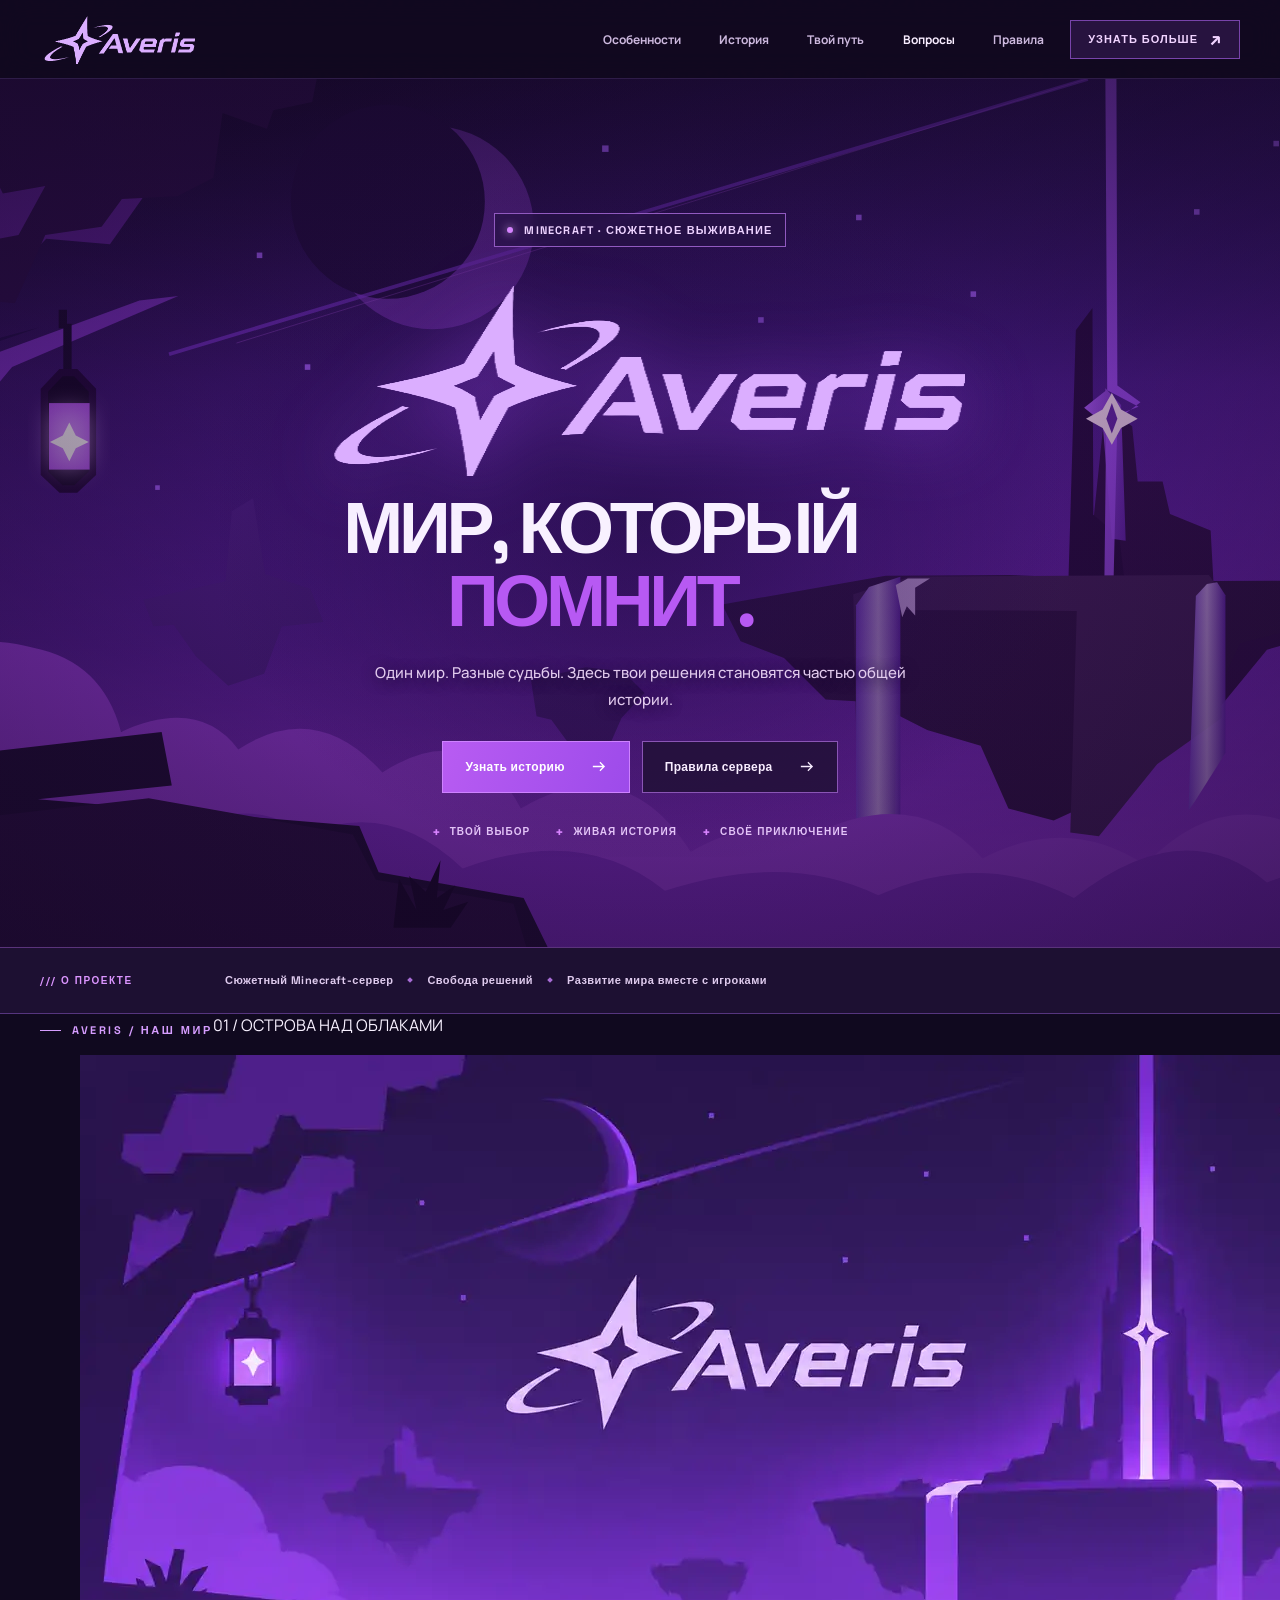
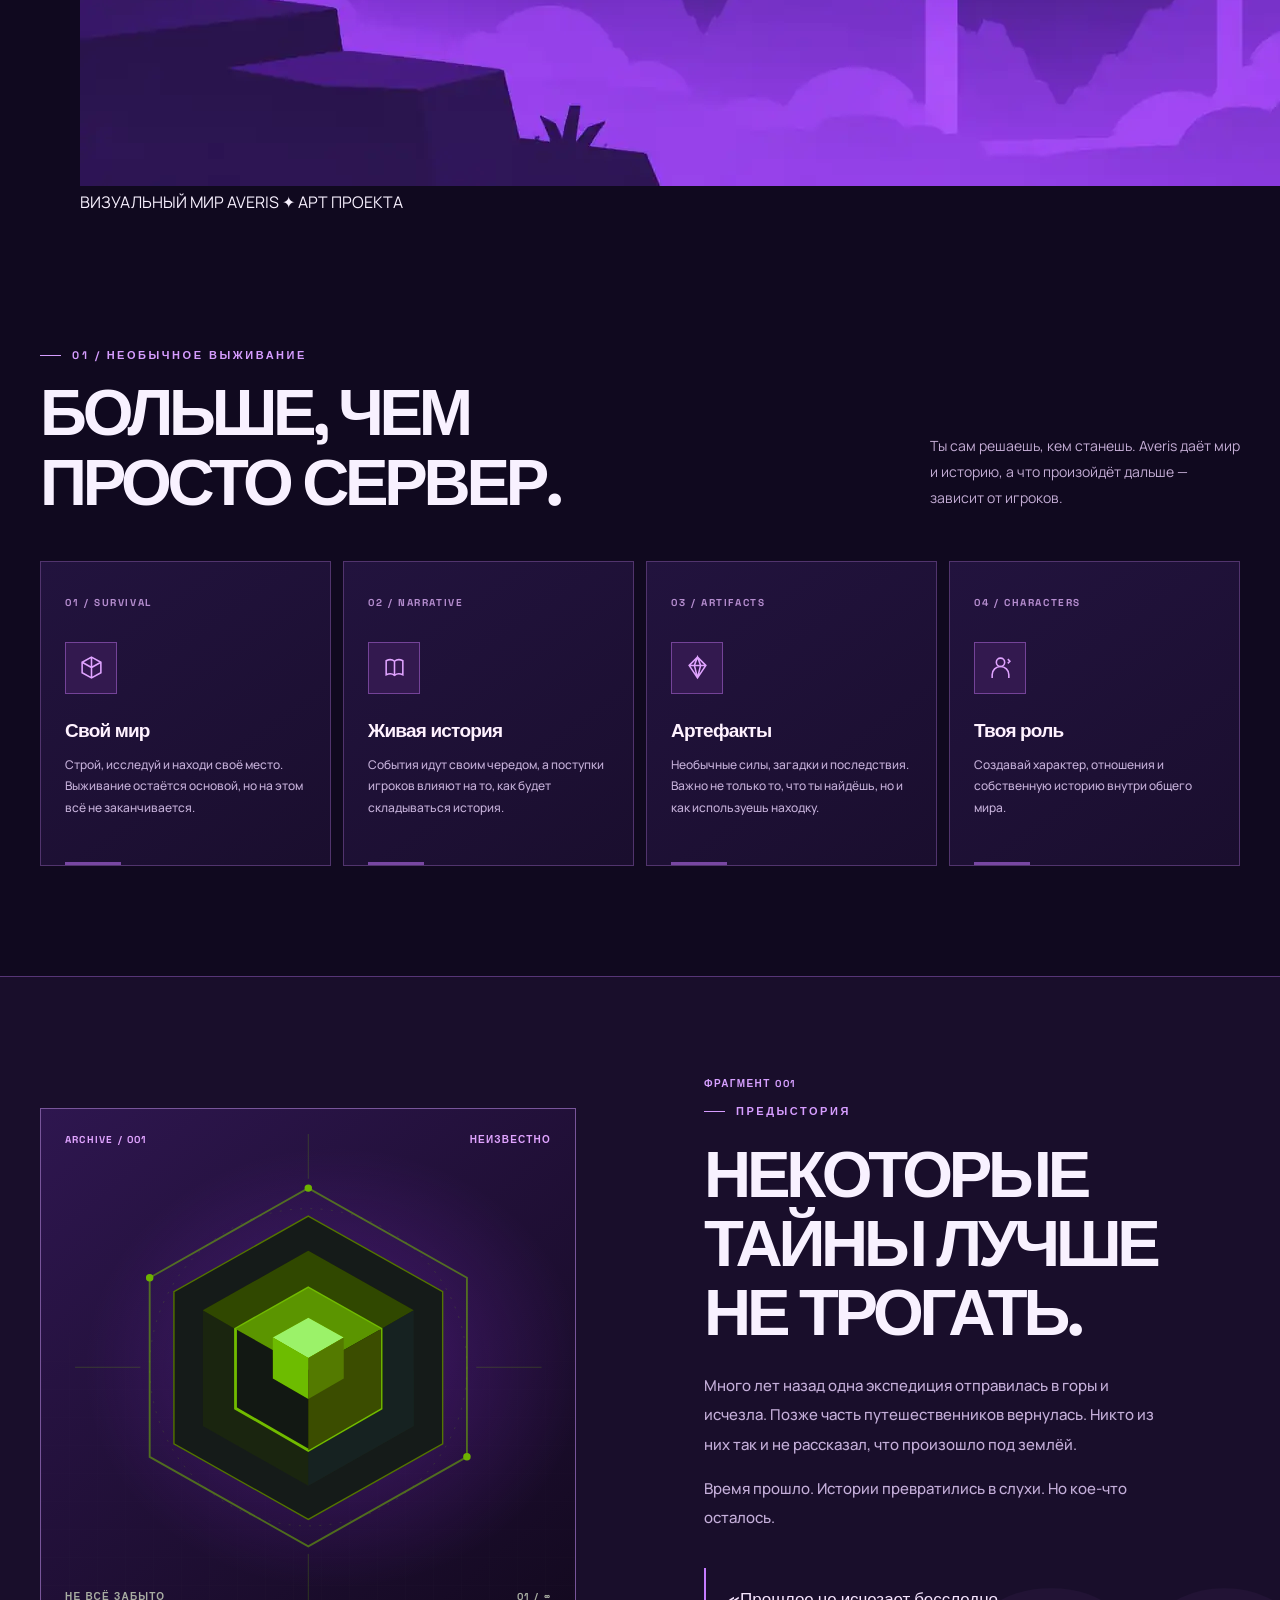
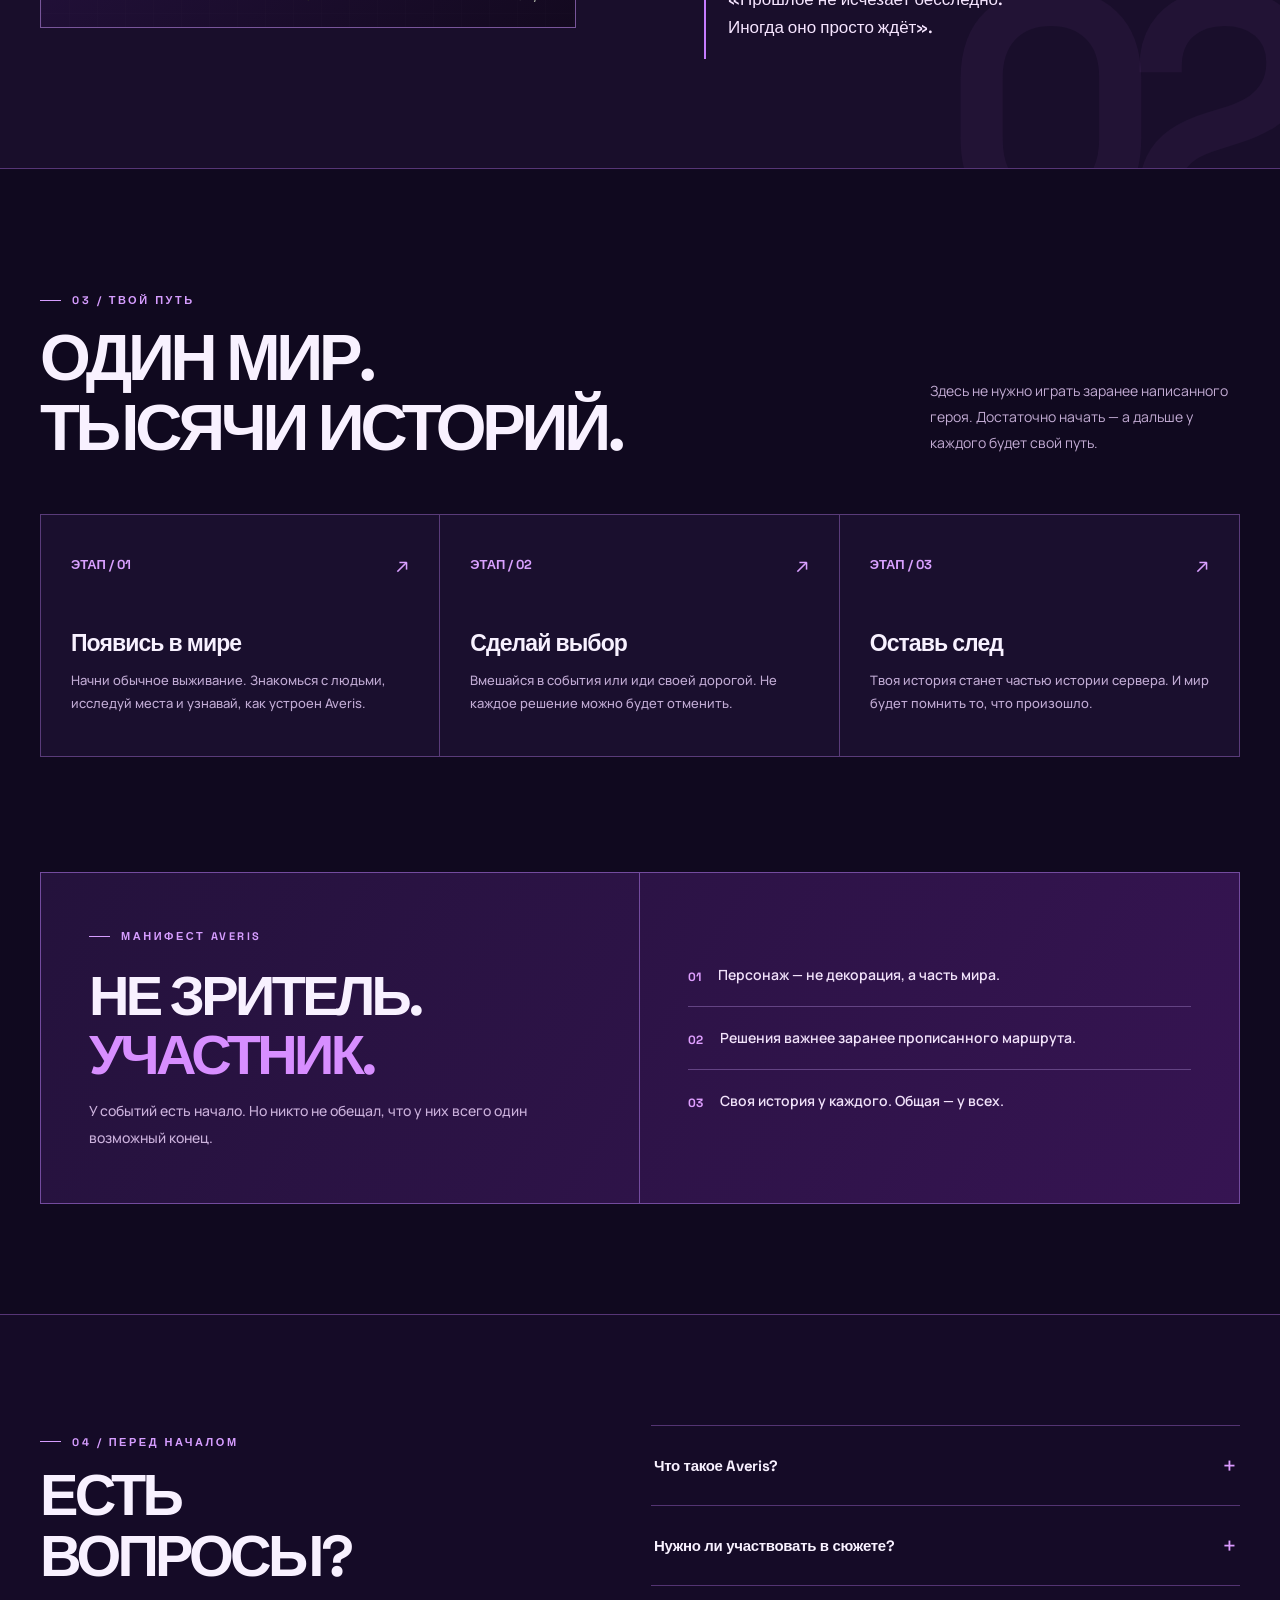
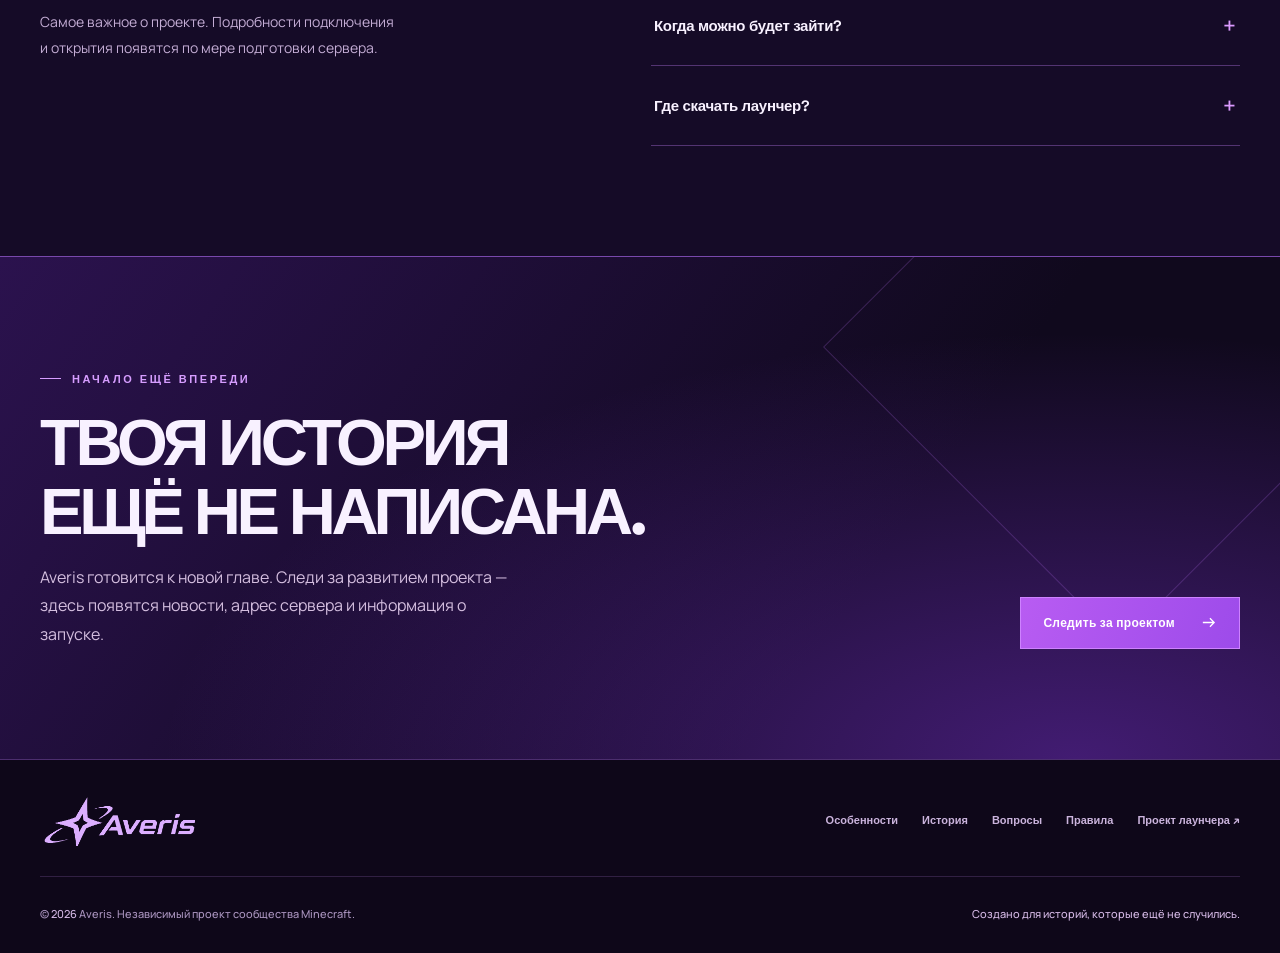
==== commit 5b3065e0: "feat: restyle homepage for Averis and link site rules" ====
--- a/index.html
+++ b/index.html
@@ -3,7 +3,7 @@
 <head>
   <meta charset="UTF-8">
   <meta name="viewport" content="width=device-width, initial-scale=1">
-  <meta name="theme-color" content="#0c0e0d">
+  <meta name="theme-color" content="#10091f">
   <meta name="description" content="Averis — сюжетный Minecraft-сервер. Мир, который запоминает твой выбор.">
   <meta property="og:type" content="website">
   <meta property="og:title" content="Averis — мир, который помнит">
@@ -241,20 +241,19 @@
       .reveal { opacity: 1; transform: none; }
     }
   </style>
+  <link rel="stylesheet" href="./averis-theme.css">
 </head>
 <body>
   <div class="progress" id="progress" aria-hidden="true"></div>
   <header class="header">
     <div class="shell header-inner">
-      <a class="brand" href="#top" aria-label="Averis — на главную">
-        <svg viewBox="0 0 40 40" role="img" aria-label="Символ Averis"><path d="M20 3 37 33H27L20 19 13 33H3L20 3Z" fill="#ff752f"/><path d="M16 27h8l4 6H12l4-6Z" fill="#f5f1e9"/><path d="M20 4v14" stroke="#20130c" stroke-width="2"/></svg>
-        AVERIS
-      </a>
+      <a class="brand" href="#top" aria-label="Averis — на главную"><img src="./assets/averis-logo.webp" alt="Averis" width="155" height="51"></a>
       <nav class="nav" id="nav" aria-label="Основная навигация">
         <a href="#features">Особенности</a>
         <a href="#story">История</a>
         <a href="#journey">Твой путь</a>
         <a href="#faq">Вопросы</a>
+        <a href="./rules.html">Правила</a>
       </nav>
       <a class="header-link" href="#start">Узнать больше <span aria-hidden="true">↗</span></a>
       <button class="menu-toggle" id="menu-toggle" aria-label="Открыть меню" aria-expanded="false" aria-controls="nav">
@@ -265,58 +264,23 @@
 
   <main id="top">
     <section class="hero" aria-labelledby="hero-title">
-      <div class="hero-grid" aria-hidden="true"></div>
+      <div class="hero-scene" aria-hidden="true"></div>
+      <div class="hero-vignette" aria-hidden="true"></div>
       <div class="shell hero-content">
         <div class="hero-copy">
-          <div class="hero-label"><span class="live-dot" aria-hidden="true"></span> Minecraft · Сюжетное выживание</div>
-          <h1 id="hero-title">МИР,<br>КОТОРЫЙ<br><span>ПОМНИТ.</span></h1>
-          <p class="hero-description">Здесь история не идёт по готовому сценарию. Она меняется вместе с теми, кто решает стать её частью. Добро пожаловать в Averis.</p>
+          <div class="hero-label"><span class="live-dot" aria-hidden="true"></span> MINECRAFT · СЮЖЕТНОЕ ВЫЖИВАНИЕ</div>
+          <img class="hero-logo" src="./assets/averis-logo.webp" alt="Логотип Averis" width="608" height="199" fetchpriority="high">
+          <h1 id="hero-title">МИР, КОТОРЫЙ <span>ПОМНИТ.</span></h1>
+          <p class="hero-description">Один мир. Разные судьбы. Здесь твои решения становятся частью общей истории.</p>
           <div class="hero-actions">
             <a class="btn primary" href="#story">Узнать историю
-              <svg viewBox="0 0 24 24" fill="none" stroke="currentColor" stroke-width="1.8"><path d="M4 12h16m-6-6 6 6-6 6"/></svg>
+              <svg viewBox="0 0 24 24" fill="none" stroke="currentColor" stroke-width="1.8" aria-hidden="true"><path d="M4 12h16m-6-6 6 6-6 6"/></svg>
             </a>
-            <a class="btn secondary" href="#features">Что ждёт в мире
-              <svg viewBox="0 0 24 24" fill="none" stroke="currentColor" stroke-width="1.8"><path d="m7 10 5 5 5-5"/></svg>
+            <a class="btn secondary" href="./rules.html">Правила сервера
+              <svg viewBox="0 0 24 24" fill="none" stroke="currentColor" stroke-width="1.8" aria-hidden="true"><path d="M4 12h16m-6-6 6 6-6 6"/></svg>
             </a>
           </div>
-          <div class="hero-meta"><span>Один мир</span><span>Разные судьбы</span><span>Твой выбор</span></div>
-        </div>
-        <div class="hero-art" aria-hidden="true">
-          <div class="art-orbit"></div>
-          <div class="art-coordinate top">A-001 // UNCHARTED<br>51° 08' 11"</div>
-          <svg class="world-diagram" viewBox="0 0 600 600" fill="none" xmlns="http://www.w3.org/2000/svg">
-            <defs>
-              <linearGradient id="frame" x1="110" y1="90" x2="540" y2="520" gradientUnits="userSpaceOnUse"><stop stop-color="#ad643c"/><stop offset=".5" stop-color="#32251b"/><stop offset="1" stop-color="#ff9346"/></linearGradient>
-              <linearGradient id="stone" x1="230" y1="150" x2="390" y2="450" gradientUnits="userSpaceOnUse"><stop stop-color="#4b3b30"/><stop offset=".45" stop-color="#211f1c"/><stop offset="1" stop-color="#0a0e0c"/></linearGradient>
-              <linearGradient id="fire" x1="244" y1="173" x2="351" y2="433" gradientUnits="userSpaceOnUse"><stop stop-color="#ffb466"/><stop offset=".44" stop-color="#ff6e2b"/><stop offset="1" stop-color="#5f2615"/></linearGradient>
-              <radialGradient id="halo"><stop stop-color="#ff742f" stop-opacity=".5"/><stop offset=".43" stop-color="#ff742f" stop-opacity=".12"/><stop offset="1" stop-color="#ff742f" stop-opacity="0"/></radialGradient>
-            </defs>
-            <ellipse cx="300" cy="310" rx="250" ry="258" fill="url(#halo)"/>
-            <path d="m300 45 231 132v266L300 575 69 443V177L300 45Z" stroke="#ff843333" stroke-width="1.5"/>
-            <path d="m300 80 203 116v228L300 540 97 424V196L300 80Z" stroke="#ff843344" stroke-width="1.2" stroke-dasharray="3 10"/>
-            <path d="m300 100 172 99v200L300 498 128 399V199L300 100Z" fill="#130f0d" stroke="url(#frame)" stroke-width="5"/>
-            <path d="m300 125 149 86v177L300 474l-149-86V211l149-86Z" stroke="#7d5036" stroke-width="1.5"/>
-            <path d="M300 125v349M151 211l298 177M449 211 151 388" stroke="#ba653d" stroke-opacity=".14" stroke-width="2"/>
-            <path d="m300 158 125 72v143l-125 72-125-72V230l125-72Z" fill="#201811" stroke="#8a4b2c" stroke-width="2"/>
-            <path class="core-glow" d="m300 178 109 63v121l-109 63-109-63V241l109-63Z" fill="url(#fire)"/>
-            <path d="m300 178 109 63-109 65-109-65 109-63Z" fill="#ffbf78" fill-opacity=".4"/>
-            <path d="M300 306v119l109-63V241l-109 65Z" fill="#5a2416" fill-opacity=".65"/>
-            <path d="m300 195 94 55v104l-94 55-94-55V250l94-55Z" fill="#111411" stroke="#fca45a" stroke-width="5"/>
-            <path d="m300 209 81 47v92l-81 47-81-47v-92l81-47Z" fill="url(#stone)"/>
-            <path d="m300 209 81 47-81 47-81-47 81-47Z" fill="#4e3c2c"/>
-            <path d="M300 303v92l81-47v-92l-81 47Z" fill="#181b19"/>
-            <path d="m300 234 59 34-59 34-59-34 59-34Z" fill="#f98236"/>
-            <path d="M241 268v64l59 35v-65l-59-34Z" fill="#b94c25"/>
-            <path d="M300 302v65l59-35v-64l-59 34Z" fill="#662d1d"/>
-            <path d="m300 261 35 21-35 20-35-20 35-21Z" fill="#ffbf71"/>
-            <path d="m300 302 35-20v27l-35 20v-27Z" fill="#ff8c3e"/>
-            <path d="m265 282 35 20v27l-35-20v-27Z" fill="#e2622c"/>
-            <path d="m300 130 0-37M300 480v37M140 216l-32-19M460 382l32 19M460 216l32-19M140 382l-32 19" stroke="#cb7041" stroke-width="1.5"/>
-            <g fill="#ff8a3f"><circle cx="300" cy="80" r="4"/><circle cx="97" cy="196" r="3"/><circle cx="503" cy="424" r="3"/><circle cx="300" cy="540" r="4"/></g>
-            <g stroke="#cb704155"><path d="M42 305h75m365 0h76M300 14v52m0 468v52"/></g>
-          </svg>
-          <div class="art-tag"><i></i> Мир открыт для историй</div>
-          <div class="art-coordinate bottom">FRAGMENT / 01<br>AVERIS ARCHIVE</div>
+          <div class="hero-meta"><span>Твой выбор</span><span>Живая история</span><span>Своё приключение</span></div>
         </div>
       </div>
     </section>
@@ -327,6 +291,16 @@
         <div class="ticker-body"><span>Сюжетный Minecraft-сервер</span><span class="sep" aria-hidden="true"></span><span>Свобода решений</span><span class="sep" aria-hidden="true"></span><span>Развитие мира вместе с игроками</span></div>
       </div>
     </div>
+
+    <section class="world-preview" aria-label="Иллюстрация мира Averis">
+      <div class="shell">
+        <div class="world-preview-head"><span class="eyebrow">AVERIS / НАШ МИР</span><span>01 / ОСТРОВА НАД ОБЛАКАМИ</span></div>
+        <figure class="world-preview-frame">
+          <img src="./assets/averis-world.webp" alt="Фиолетовый мир Averis: парящие острова среди облаков, луна, огни и высокая сияющая башня" width="1300" height="731" loading="lazy">
+          <figcaption>ВИЗУАЛЬНЫЙ МИР AVERIS <span>✦ АРТ ПРОЕКТА</span></figcaption>
+        </figure>
+      </div>
+    </section>
 
     <section class="section shell" id="features" aria-labelledby="features-title">
       <div class="section-head reveal">
@@ -455,14 +429,12 @@
   <footer>
     <div class="shell">
       <div class="footer-main">
-        <a class="brand" href="#top" aria-label="Averis — наверх">
-          <svg viewBox="0 0 40 40" aria-hidden="true"><path d="M20 3 37 33H27L20 19 13 33H3L20 3Z" fill="#ff752f"/><path d="M16 27h8l4 6H12l4-6Z" fill="#f5f1e9"/></svg>
-          AVERIS
-        </a>
+        <a class="brand" href="#top" aria-label="Averis — наверх"><img src="./assets/averis-logo.webp" alt="Averis" width="155" height="51"></a>
         <nav class="footer-nav" aria-label="Ссылки внизу страницы">
           <a href="#features">Особенности</a>
           <a href="#story">История</a>
           <a href="#faq">Вопросы</a>
+          <a href="./rules.html">Правила</a>
           <a href="https://github.com/FunnySculk/AverisLauncher" target="_blank" rel="noopener noreferrer">Проект лаунчера ↗</a>
         </nav>
       </div>
--- a/averis-theme.css
+++ b/averis-theme.css
@@ -0,0 +1,140 @@
+
+/* Averis visual identity — inspired by the supplied purple floating-world reference */
+:root {
+  color-scheme: dark;
+  --bg: #10091f; --bg-soft: #160d2b; --panel: #1d1035; --panel-2: #25143f;
+  --line: #49316e; --line-dim: #35224f; --text: #f8f1ff;
+  --muted: #c5afd9; --subtle: #917aaa;
+  --orange: #b759f3; --orange-bright: #e0a4ff; --orange-dim: #3e1b64;
+}
+body { background: var(--bg); color: var(--text); }
+body::before { opacity:.075; }
+::selection { background:#b15cff; color:#fff; }
+a:focus-visible, button:focus-visible, summary:focus-visible { outline-color:#d6a5ff; }
+.progress { background:#bc5fff;box-shadow:0 0 14px #c75fff; }
+.header { background:rgba(17,8,32,.89); border-color:#69459855; }
+.header-inner { height:78px; }
+.brand { font-size:0;letter-spacing:0; }
+.brand img { display:block; width:155px; height:auto; max-height:54px; object-fit:contain; }
+.header-link { color:#f1d4ff;border-color:#7844aa;background:#27133f; }
+.header-link:hover { background:#452265;border-color:#bb75ff; }
+.nav a { color:#cdb9de; }
+.nav a:hover,.nav a.active { color:#f9edff; }
+.eyebrow { color:#d69dff; }
+.btn.primary { background:linear-gradient(110deg,#b85cf2,#9d4bea);color:#fff;border-color:#ce82ff; }
+.btn.primary:hover { background:#cc7dff; }
+.btn.secondary { background:#1e1032c9;color:#f8edff;border-color:#8a55b5; }
+.btn.secondary:hover { border-color:#d9adff; }
+.hero { min-height:660px;border-color:#5a337b; background:#281046; }
+.hero::before { display:none; }
+.hero-grid { display:none; }
+.hero-scene { position:absolute;inset:0;background-image:linear-gradient(180deg,#13082270,#18062220 35%,#1809246e 100%),url("./assets/averis-world.svg");background-position:center;background-size:cover;z-index:-2; }
+.hero-vignette { position:absolute;inset:0;z-index:-1;pointer-events:none;background:radial-gradient(ellipse at 50% 47%,#1e083f05 4%,#10051f70 100%); }
+.hero-content { display:grid;grid-template-columns:1fr;place-items:center;min-height:660px;padding:98px 0 90px; }
+.hero-copy { width:100%;max-width:840px;text-align:center;padding:36px 20px 16px;background:radial-gradient(ellipse at center,#210c42b0,#210c4200 74%); }
+.hero-label { background:#271246ba;border-color:#915ac0;color:#edd2ff;backdrop-filter:blur(4px);font-size:11px; }
+.live-dot { background:#d683ff;box-shadow:0 0 10px #e9b1ff; }
+.hero-logo { display:block; margin:30px auto 15px;width:min(650px,100%);max-height:220px;filter:drop-shadow(0 5px 36px #ad4eff75); }
+.hero h1 { font-size:clamp(44px,6vw,72px);margin:16px 0 20px;line-height:1.02;letter-spacing:-.06em; }
+.hero-description { max-width:540px;margin:16px auto 0;color:#e2cbee;font-size:15px;line-height:1.8;text-shadow:0 2px 14px #1b0d32; }
+.hero-actions { justify-content:center;margin-top:28px; }
+.hero-meta { justify-content:center;margin-top:30px;color:#e3c3f7;gap:25px; }
+.hero-meta span::before { color:#d984ff; }
+.ticker { background:#1d1032; border-color:#56357f; }
+.ticker-label { color:#db95ff; }
+.ticker-body { color:#e0ccef; }
+.ticker-body .sep { background:#a86dd6; }
+.feature { background:linear-gradient(145deg,#22133e,#1a0e2e);border-color:#51346d; }
+.feature:hover { border-color:#a966dc; }
+.feature::after { background:#c475ff; }
+.feature-num { color:#b58dcf; }
+.feature-icon { background:#33194f;border-color:#744398;color:#e0a4ff; }
+.feature h3 { color:#fff2ff; }
+.feature p { color:#c5b0d9; }
+.section-head>p { color:#c4add5; }
+.chapter { background:#190e2b;border-color:#563576; }
+.chapter::after { color:#c686ff0c; }
+.chapter-visual { background:radial-gradient(ellipse at 55% 50%,#8229cc65,transparent 60%),linear-gradient(140deg,#2e164f,#13091f);border-color:#78559a; }
+.chapter-visual::before { opacity:.14; }
+.chapter-visual svg { filter:hue-rotate(59deg) saturate(1.5); }
+.chapter-copy > p { color:#c5afda; }
+.chapter-quote { border-color:#c57bff;color:#f6e5ff; }
+.story-kicker { color:#d6a0ff; }
+.steps { border-color:#593b79; }
+.step { background:#1a0f2e;border-color:#593b79; }
+.step-top { color:#d9a0ff; }
+.step p { color:#c1abd4; }
+.manifest-panel { background:linear-gradient(120deg,#24123c,#361452);border-color:#734b9e; }
+.manifest-left { border-color:#734b9e; }
+.manifest-left h2 span { color:#d78eff; }
+.manifest-left p { color:#cbb1dc; }
+.manifest-right .manifest-row { border-color:#634383; }
+.manifest-row strong { color:#df9fff; }
+.manifest-row div { color:#f1e2fa; }
+.faq-section { background:#150b27;border-color:#563576; }
+.faq-list,details { border-color:#533472; }
+summary::after { color:#db9aff; }
+details p { color:#c2afd2; }
+.cta { background:radial-gradient(ellipse at 84% 100%,#8234df70,transparent 60%),linear-gradient(125deg,#2b124e,#10091d 67%);border-color:#7848ac; }
+.cta::after { border-color:#b86ff63b; }
+.cta p { color:#d4bedf; }
+footer { background:#0e0719;border-color:#4c2e6e; }
+.footer-line { border-color:#312043;color:#aa94bf; }
+.footer-line span:last-child { color:#d5b9e6; }
+.footer-nav { color:#cbb4dd; }
+.footer-nav a:hover { color:#e6b6ff; }
+.reveal.visible { opacity:1; }
+@media(max-width:750px) {
+  .header-inner { height:69px; }
+  .nav { top:69px;background:#1b0e32;border-color:#5e397c; }
+  .nav a { border-color:#472d63; }
+  .menu-toggle { background:#26163c;border-color:#70479c; }
+  .hero { min-height:565px; }
+  .hero-content { min-height:565px; padding:74px 0; }
+  .hero-logo { margin:24px auto 5px; }
+  .hero-copy { padding:26px 0 16px; }
+  .hero-description { font-size:14px; }
+}
+@media(max-width:510px) {
+  .hero { min-height:610px; }
+  .hero-content { min-height:610px; }
+  .hero-actions { gap:10px; }
+  .hero-actions .btn { flex:1 1 100%; }
+  .brand img { width:126px; }
+}
+/* Rules page */
+.rules-hero { position:relative; min-height:380px;overflow:hidden;isolation:isolate;display:flex;align-items:center;border-bottom:1px solid #693c95;background:#180b30; }
+.rules-hero::before { content:"";position:absolute;inset:0;z-index:-2;background:url("./assets/averis-world.svg") center 42% / cover no-repeat;opacity:.6; }
+.rules-hero::after { content:"";position:absolute;inset:0;z-index:-1;background:linear-gradient(90deg,#100820e8,#180c33cc 48%,#210a3c77); }
+.rules-hero .shell { padding:60px 0; }
+.rules-hero h1 { margin:16px 0 18px;font:700 clamp(54px,9vw,108px)/.98 var(--display);letter-spacing:-.07em; }
+.rules-hero p { max-width:600px;color:#dec6ed;line-height:1.8;margin-bottom:0; }
+.rule-notice { margin-top:24px;display:inline-flex;gap:10px;align-items:center;padding:12px 16px;background:#271343b9;border:1px solid #9157b3;color:#eccdfc;font:700 11px var(--display);letter-spacing:.03em; }
+.rules-layout { display:grid;grid-template-columns:230px minmax(0,1fr);gap:65px;padding-top:74px;padding-bottom:105px; }
+.rules-nav { position:sticky;top:120px;align-self:start;display:flex;flex-direction:column;gap:4px;border-left:1px solid #68428b;padding-left:12px; }
+.rules-nav span { display:block;font:700 11px var(--display);color:#c88df1;letter-spacing:.13em;text-transform:uppercase;margin:0 0 17px 12px; }
+.rules-nav a { display:block;font:700 13px var(--display);color:#bda1ce;padding:12px;border-left:2px solid transparent;transition:.2s; }
+.rules-nav a:hover,.rules-nav a:focus-visible { border-left-color:#dba8ff;background:#26143d;color:#f4e0ff; }
+.rule-group { margin-bottom:64px;scroll-margin-top:106px; }
+.rule-group:last-child { margin-bottom:0; }
+.rule-group-header { padding-bottom:20px;margin-bottom:10px;border-bottom:1px solid #593679; }
+.rule-group-header h2 { display:flex;align-items:center;gap:22px;margin:12px 0 0;font:700 clamp(29px,4vw,43px) var(--display);letter-spacing:-.05em; }
+.rule-group-header h2 small { font:700 14px var(--display);color:#ca8ef4;letter-spacing:0; }
+.rule-row { display:grid;grid-template-columns:64px 1fr;gap:16px;padding:20px 3px;border-bottom:1px solid #38224e; }
+.rule-row:last-child { border-bottom:0; }
+.rule-row .number { font:700 12px var(--display);color:#bc7beb;padding-top:5px; }
+.rule-row h3 { font:700 17px var(--display);letter-spacing:-.025em;margin:0 0 7px; }
+.rule-row p { font:500 13px/1.85 var(--font);color:#c9b4d7;margin:0; }
+.rules-end { background:linear-gradient(110deg,#27113e,#1a0c2b);border:1px solid #72449a;padding:31px 35px; }
+.rules-end h3 { font:700 23px var(--display);margin-bottom:8px; }
+.rules-end p { font-size:13px;line-height:1.8;color:#d1b7e0;margin:0; }
+@media(max-width:750px) {
+  .rules-hero { min-height:320px; }
+  .rules-layout { display:block;padding-top:42px;padding-bottom:75px; }
+  .rules-nav { position:static;flex-direction:row;flex-wrap:wrap;gap:7px;border:0;padding:0;margin-bottom:46px; }
+  .rules-nav span { width:100%;margin:0 0 9px; }
+  .rules-nav a { border:1px solid #633c81;background:#201035;padding:10px 12px;font-size:11px; }
+  .rule-group { margin-bottom:46px; }
+  .rule-row { grid-template-columns:40px 1fr;gap:12px; }
+  .rules-end { padding:25px; }
+}
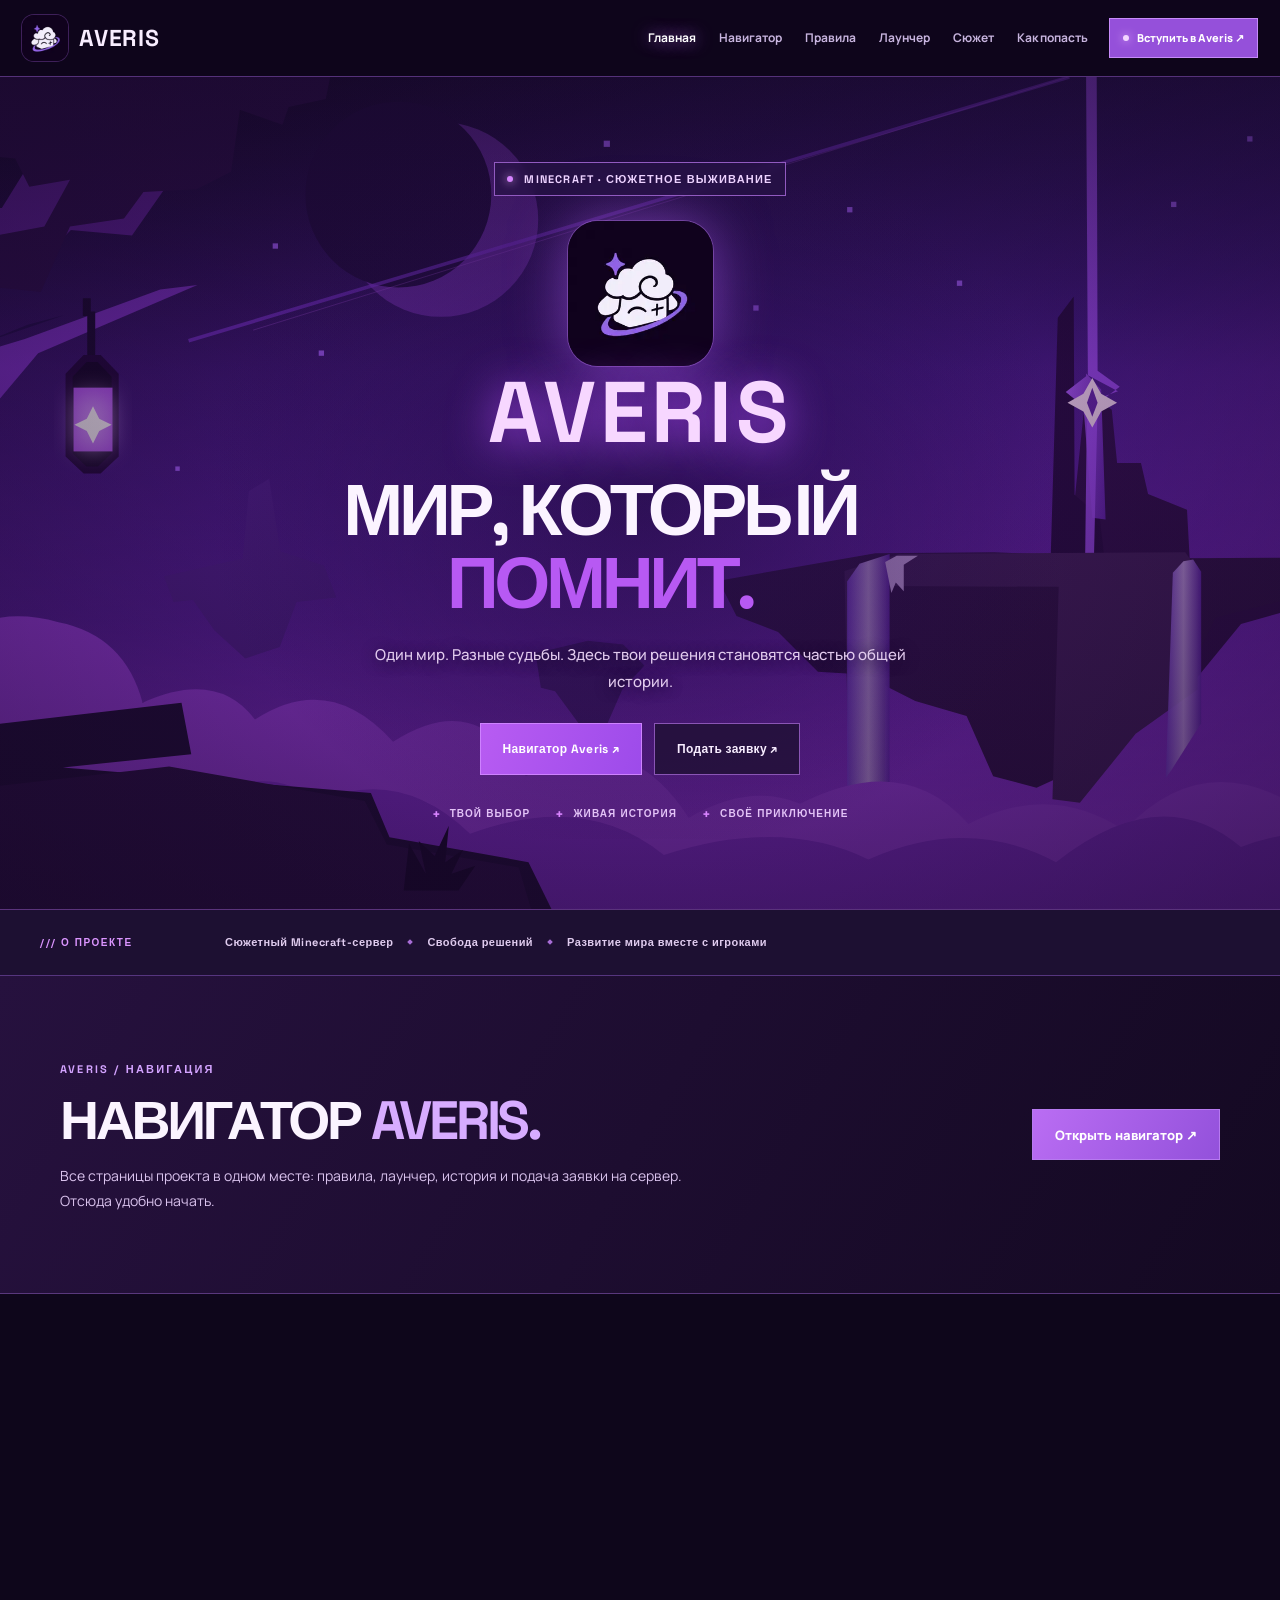
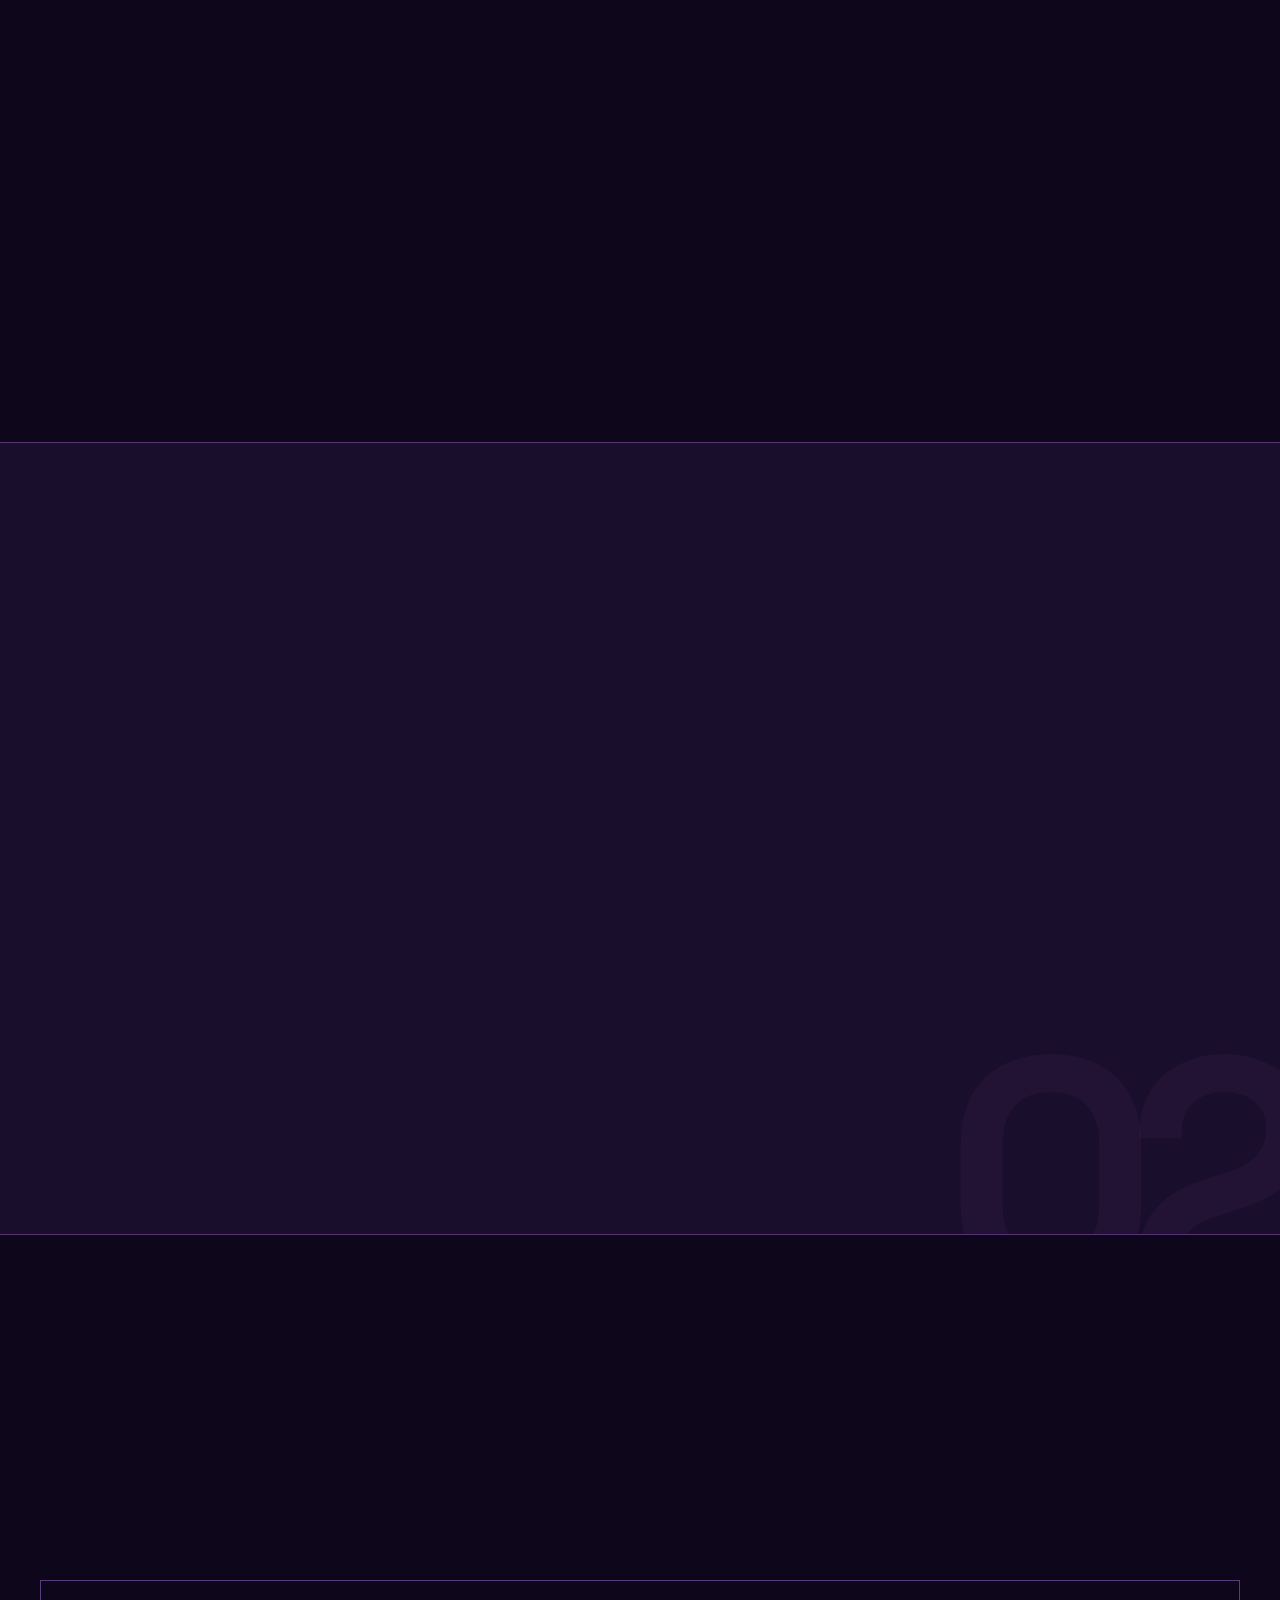
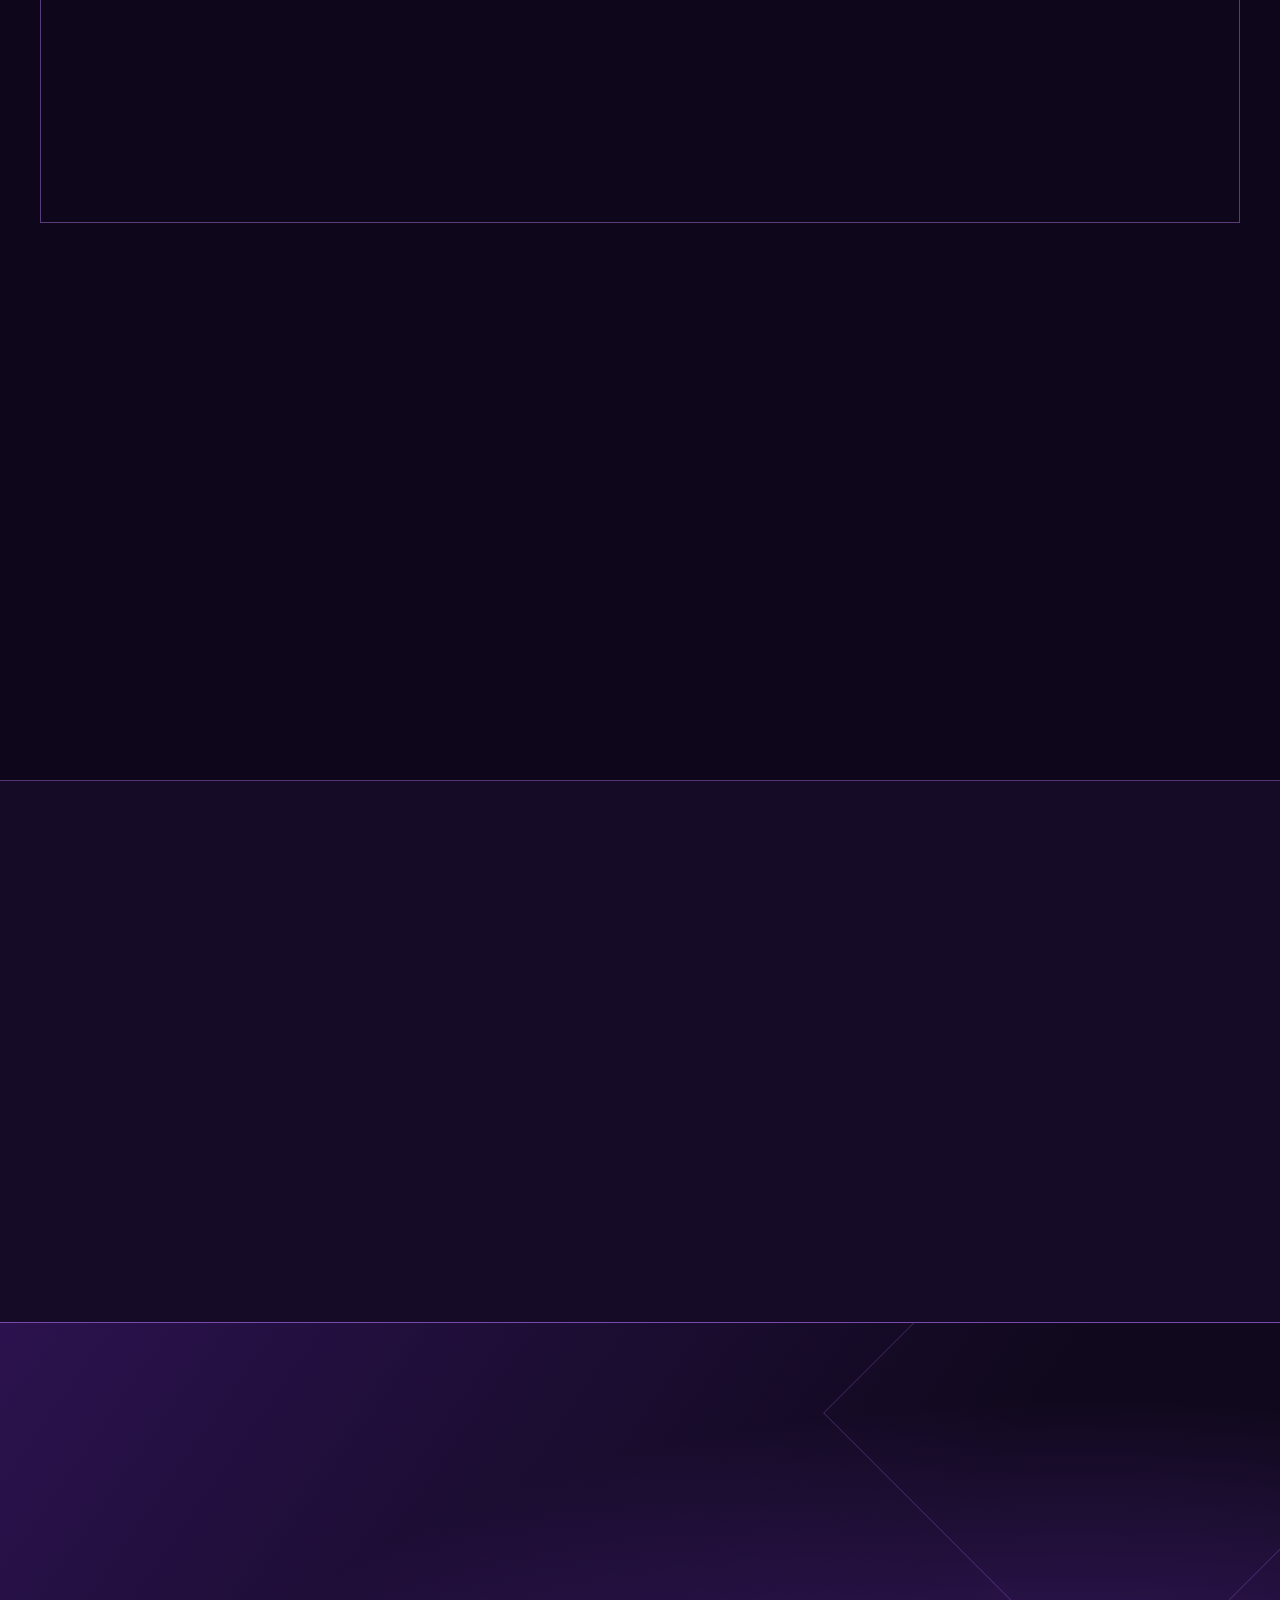
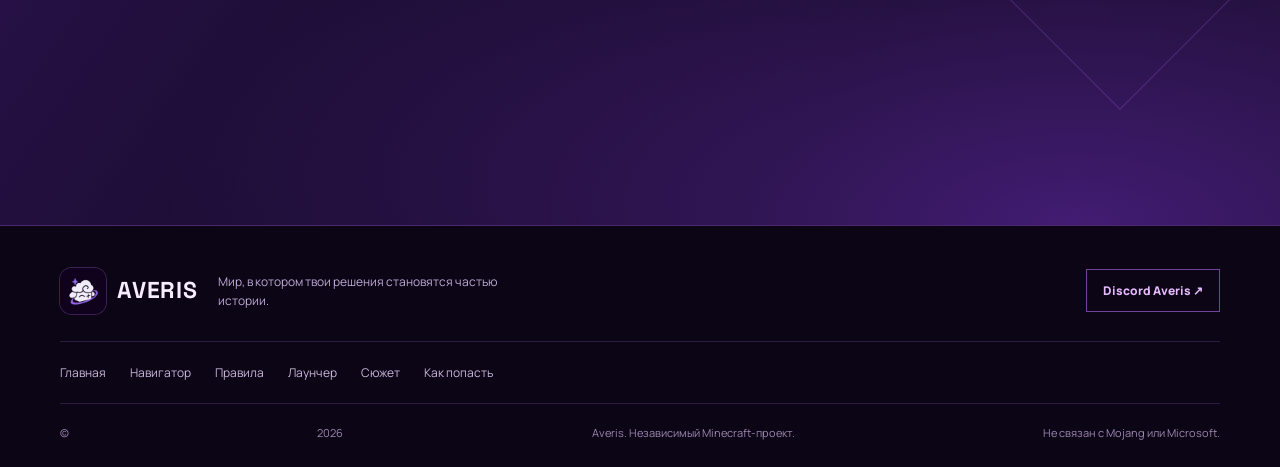
==== commit 9a765505: "feat: Averis navigator, join guide, launcher and story pages; comprehensive fair PvP and war rules" ====
--- a/index.html
+++ b/index.html
@@ -241,26 +241,16 @@
       .reveal { opacity: 1; transform: none; }
     }
   </style>
-  <link rel="stylesheet" href="./averis-theme.css">
+  <link rel="stylesheet" href="./averis-theme.css"><link rel="stylesheet" href="./app.css">
 </head>
 <body>
   <div class="progress" id="progress" aria-hidden="true"></div>
-  <header class="header">
-    <div class="shell header-inner">
-      <a class="brand" href="#top" aria-label="Averis — на главную"><img src="./assets/averis-logo.webp" alt="Averis" width="155" height="51"></a>
-      <nav class="nav" id="nav" aria-label="Основная навигация">
-        <a href="#features">Особенности</a>
-        <a href="#story">История</a>
-        <a href="#journey">Твой путь</a>
-        <a href="#faq">Вопросы</a>
-        <a href="./rules.html">Правила</a>
-      </nav>
-      <a class="header-link" href="#start">Узнать больше <span aria-hidden="true">↗</span></a>
-      <button class="menu-toggle" id="menu-toggle" aria-label="Открыть меню" aria-expanded="false" aria-controls="nav">
-        <svg viewBox="0 0 24 24" fill="none" stroke="currentColor" stroke-width="1.8" stroke-linecap="square"><path d="M3 7h18M3 12h18M3 17h18"/></svg>
-      </button>
-    </div>
-  </header>
+  <header class="app-header"><div class="app-bar">
+    <a class="app-brand" href="./index.html" aria-label="Averis — на главную"><img src="./assets/averis-sheep.webp" alt="" width="44" height="44"><span>AVERIS</span></a>
+    <nav id="nav" class="app-nav" aria-label="Навигация"><a class="active" aria-current="page" href="./index.html">Главная</a><a  href="./navigator.html">Навигатор</a><a  href="./rules.html">Правила</a><a  href="./launcher.html">Лаунчер</a><a  href="./story.html">Сюжет</a><a  href="./join.html">Как попасть</a><a class="mobile-discord" href="https://discord.gg/8wbv5TZtAA" target="_blank" rel="noopener noreferrer">Вступить в Discord ↗</a></nav>
+    <a class="app-discord" href="https://discord.gg/8wbv5TZtAA" target="_blank" rel="noopener noreferrer"><span class="live-pip"></span> Вступить в Averis ↗</a>
+    <button id="menu-toggle" class="app-toggle" aria-label="Открыть меню" aria-controls="nav" aria-expanded="false"><span></span><span></span><span></span></button>
+  </div></header>
 
   <main id="top">
     <section class="hero" aria-labelledby="hero-title">
@@ -269,18 +259,10 @@
       <div class="shell hero-content">
         <div class="hero-copy">
           <div class="hero-label"><span class="live-dot" aria-hidden="true"></span> MINECRAFT · СЮЖЕТНОЕ ВЫЖИВАНИЕ</div>
-          <img class="hero-logo" src="./assets/averis-logo.webp" alt="Логотип Averis" width="608" height="199" fetchpriority="high">
+          <div class="main-emblem"><img src="./assets/averis-sheep.webp" alt="Эмблема Averis: облачный барашек" width="145" height="145"><span>AVERIS</span></div>
           <h1 id="hero-title">МИР, КОТОРЫЙ <span>ПОМНИТ.</span></h1>
           <p class="hero-description">Один мир. Разные судьбы. Здесь твои решения становятся частью общей истории.</p>
-          <div class="hero-actions">
-            <a class="btn primary" href="#story">Узнать историю
-              <svg viewBox="0 0 24 24" fill="none" stroke="currentColor" stroke-width="1.8" aria-hidden="true"><path d="M4 12h16m-6-6 6 6-6 6"/></svg>
-            </a>
-            <a class="btn secondary" href="./rules.html">Правила сервера
-              <svg viewBox="0 0 24 24" fill="none" stroke="currentColor" stroke-width="1.8" aria-hidden="true"><path d="M4 12h16m-6-6 6 6-6 6"/></svg>
-            </a>
-          </div>
-          <div class="hero-meta"><span>Твой выбор</span><span>Живая история</span><span>Своё приключение</span></div>
+          <div class="hero-actions"><a class="btn primary" href="./navigator.html">Навигатор Averis ↗</a><a class="btn secondary" href="./join.html">Подать заявку ↗</a></div><div class="hero-meta"><span>Твой выбор</span><span>Живая история</span><span>Своё приключение</span></div>
         </div>
       </div>
     </section>
@@ -292,15 +274,7 @@
       </div>
     </div>
 
-    <section class="world-preview" aria-label="Иллюстрация мира Averis">
-      <div class="shell">
-        <div class="world-preview-head"><span class="eyebrow">AVERIS / НАШ МИР</span><span>01 / ОСТРОВА НАД ОБЛАКАМИ</span></div>
-        <figure class="world-preview-frame">
-          <img src="./assets/averis-world.webp" alt="Фиолетовый мир Averis: парящие острова среди облаков, луна, огни и высокая сияющая башня" width="1300" height="731" loading="lazy">
-          <figcaption>ВИЗУАЛЬНЫЙ МИР AVERIS <span>✦ АРТ ПРОЕКТА</span></figcaption>
-        </figure>
-      </div>
-    </section>
+    <section class="navigator-spot" aria-label="Навигатор Averis"><div class="app-wrap navigator-spot-inner"><div><span class="app-eyebrow">AVERIS / НАВИГАЦИЯ</span><h2>НАВИГАТОР <span style="color:#d7acff">AVERIS.</span></h2><p>Все страницы проекта в одном месте: правила, лаунчер, история и подача заявки на сервер. Отсюда удобно начать.</p></div><a class="app-button" href="./navigator.html">Открыть навигатор ↗</a></div></section>
 
     <section class="section shell" id="features" aria-labelledby="features-title">
       <div class="section-head reveal">
@@ -406,8 +380,8 @@
         <div class="faq-list reveal">
           <details><summary>Что такое Averis?</summary><p>Averis — Minecraft-сервер с выживанием, общим сюжетом и историями игроков, на которые влияют их решения.</p></details>
           <details><summary>Нужно ли участвовать в сюжете?</summary><p>Необязательно быть в центре каждого события. Ты можешь играть в своём темпе, строить, исследовать и постепенно узнавать мир.</p></details>
-          <details><summary>Когда можно будет зайти?</summary><p>Дату открытия и способ подключения объявят отдельно. Сейчас проект находится в подготовке — мы не хотим указывать на сайте неподтверждённый срок.</p></details>
-          <details><summary>Где скачать лаунчер?</summary><p>У Averis есть отдельный проект лаунчера, но ссылка на готовый релиз пока не опубликована. Когда он будет доступен, на сайте появится кнопка скачивания.</p></details>
+          <details><summary>Как попасть на сервер?</summary><p>Чтобы присоединиться, нужно подать заявку через Discord Averis. <a href="./join.html" style="color:#e4b1ff;text-decoration:underline">Подробная инструкция</a> находится на отдельной странице.</p></details>
+          <details><summary>Где скачать лаунчер?</summary><p>Лаунчер Averis пока в разработке. <a href="./launcher.html" style="color:#e4b1ff;text-decoration:underline">Информация о нём здесь</a>. Проверенную ссылку на релиз опубликуют в официальном Discord.</p></details>
         </div>
       </div>
     </section>
@@ -419,31 +393,16 @@
           <h2 id="cta-title">ТВОЯ ИСТОРИЯ<br>ЕЩЁ НЕ НАПИСАНА.</h2>
           <p>Averis готовится к новой главе. Следи за развитием проекта — здесь появятся новости, адрес сервера и информация о запуске.</p>
         </div>
-        <a class="btn primary reveal" href="https://github.com/FunnySculk/averis-website" target="_blank" rel="noopener noreferrer">Следить за проектом
-          <svg viewBox="0 0 24 24" fill="none" stroke="currentColor" stroke-width="1.8"><path d="M4 12h16m-6-6 6 6-6 6"/></svg>
-        </a>
+        <a class="btn primary reveal" href="https://discord.gg/8wbv5TZtAA" target="_blank" rel="noopener noreferrer">Вступить в Averis ↗</a>
       </div>
     </section>
   </main>
 
-  <footer>
-    <div class="shell">
-      <div class="footer-main">
-        <a class="brand" href="#top" aria-label="Averis — наверх"><img src="./assets/averis-logo.webp" alt="Averis" width="155" height="51"></a>
-        <nav class="footer-nav" aria-label="Ссылки внизу страницы">
-          <a href="#features">Особенности</a>
-          <a href="#story">История</a>
-          <a href="#faq">Вопросы</a>
-          <a href="./rules.html">Правила</a>
-          <a href="https://github.com/FunnySculk/AverisLauncher" target="_blank" rel="noopener noreferrer">Проект лаунчера ↗</a>
-        </nav>
-      </div>
-      <div class="footer-line">
-        <span>© <span id="year">2026</span> Averis. Независимый проект сообщества Minecraft.</span>
-        <span>Создано для историй, которые ещё не случились.</span>
-      </div>
-    </div>
-  </footer>
+  <footer class="app-footer"><div class="app-wrap">
+    <div class="app-footer-top"><a class="app-brand" href="./index.html"><img src="./assets/averis-sheep.webp" alt="" width="46" height="46"><span>AVERIS</span></a><p>Мир, в котором твои решения становятся частью истории.</p><a class="app-footer-discord" href="https://discord.gg/8wbv5TZtAA" target="_blank" rel="noopener noreferrer">Discord Averis ↗</a></div>
+    <nav class="app-footer-links" aria-label="Нижняя навигация"><a href="./index.html">Главная</a><a href="./navigator.html">Навигатор</a><a href="./rules.html">Правила</a><a href="./launcher.html">Лаунчер</a><a href="./story.html">Сюжет</a><a href="./join.html">Как попасть</a></nav>
+    <div class="app-footer-bottom">© <span class="year">2026</span> Averis. Независимый Minecraft-проект. <span>Не связан с Mojang или Microsoft.</span></div>
+  </div></footer>
 
   <script>
     (function () {
--- a/averis-theme.css
+++ b/averis-theme.css
@@ -138,3 +138,25 @@
   .rule-row { grid-template-columns:40px 1fr;gap:12px; }
   .rules-end { padding:25px; }
 }
+
+
+/* Project artwork supplied for Averis */
+.world-preview { padding:77px 0 95px; background:linear-gradient(180deg,#160a2c,#11091f);border-bottom:1px solid #51346e; }
+.world-preview-head { display:flex;justify-content:space-between;align-items:center;gap:20px;margin-bottom:20px; }
+.world-preview-head>span:last-child { color:#a97dc3;font:700 11px var(--display);letter-spacing:.12em; }
+.world-preview-frame { margin:0;position:relative;overflow:hidden;border:1px solid #7445a0;background:#281042;box-shadow:0 25px 65px #06020b80; }
+.world-preview-frame::after { content:"";position:absolute;inset:0;pointer-events:none;box-shadow:inset 0 0 70px #11041955; }
+.world-preview-frame img { display:block;width:100%;height:auto;aspect-ratio:1300 / 731;object-fit:cover; }
+.world-preview-frame figcaption { position:absolute;bottom:0;left:0;right:0;display:flex;justify-content:space-between;align-items:center;gap:12px;padding:19px 25px;background:linear-gradient(0deg,#120821da,#12082100);color:#fff0ff;font:700 10px var(--display);letter-spacing:.12em;text-shadow:0 2px 10px #160820; }
+.world-preview-frame figcaption span { color:#e1b0ff; }
+@media(max-width:750px){
+.world-preview {padding:50px 0 62px;}
+.world-preview-head>span:last-child {font-size:9px;}
+.world-preview-frame figcaption {padding:14px 12px;font-size:8px;}
+}
+@media(max-width:510px) {
+.world-preview-head {display:block;}
+.world-preview-head>span:last-child {display:block;margin-top:11px;}
+.world-preview-frame img {aspect-ratio:1.1;object-position:center;}
+.world-preview-frame figcaption span {display:none;}
+}
--- a/app.css
+++ b/app.css
@@ -0,0 +1,143 @@
+
+:root { color-scheme:dark; --a-bg:#0e061b; --a-bg2:#150924; --a-panel:#211137; --a-panel2:#281740; --a-edge:#4d3073; --a-muted:#c5b3d9; --a-white:#fbf4ff; --a-primary:#bb74f9; --a-primary2:#a751ee; }
+* {box-sizing:border-box}
+html {scroll-behavior:smooth;scroll-padding-top:95px}
+body {background:var(--a-bg);color:var(--a-white);font-family:Manrope,"Segoe UI",sans-serif}
+a {color:inherit;text-decoration:none}
+button {font:inherit}
+a:focus-visible,button:focus-visible,summary:focus-visible {outline:2px solid #d9b1ff;outline-offset:4px}
+.app-wrap {width:min(1160px,calc(100% - 44px));margin-inline:auto}
+.app-header {position:sticky;top:0;z-index:90;background:rgba(15,6,28,.95);border-bottom:1px solid #543179;backdrop-filter:blur(16px)}
+.app-bar {width:min(1280px,calc(100% - 44px));height:76px;margin:auto;display:flex;align-items:center;gap:21px}
+.app-brand,.app-brand.brand {font:800 23px/1 "Space Grotesk",sans-serif;letter-spacing:.035em;display:flex;gap:11px;align-items:center;flex:none;color:#f8edff}
+.app-brand img,.app-brand.brand img {width:46px;height:46px;max-height:none;object-fit:cover;border-radius:12px;box-shadow:0 0 0 1px #9c55d357}
+.app-nav {margin-left:auto;display:flex;align-items:center;gap:clamp(11px,1.8vw,25px)}
+.app-nav a {font:700 12px/1.3 Manrope,sans-serif;color:#c7b4de;white-space:nowrap;transition:color .2s}
+.app-nav a.active,.app-nav a:hover {color:#fff}
+.app-nav a.active {text-shadow:0 0 17px #bb79ff}
+.app-discord {flex:none;white-space:nowrap;display:inline-flex;align-items:center;gap:8px;background:#9550da;color:white;border:1px solid #c78bfa;padding:12px 13px;font:800 11px/1.2 Manrope,sans-serif;transition:background .2s,transform .2s}
+.app-discord:hover {background:#af65f1;transform:translateY(-1px)}
+.live-pip {width:6px;height:6px;background:#f3d5ff;border-radius:50%;box-shadow:0 0 10px #eabaff}
+.app-nav .mobile-discord {display:none;color:#e5b5ff}
+.app-toggle {display:none;width:43px;height:43px;flex:none;background:#271440;border:1px solid #7a4b9d;align-items:center;justify-content:center;flex-direction:column;gap:5px;cursor:pointer}
+.app-toggle span {height:2px;width:20px;background:#f6dfff}
+.app-footer {background:#0c0515;border-top:1px solid #4a276f;padding:42px 0 27px}
+.app-footer-top {display:flex;align-items:center;gap:20px}
+.app-footer-top p {margin:0;color:#bda9d5;font-size:12px;line-height:1.6;max-width:330px}
+.app-footer-discord {margin-left:auto;white-space:nowrap;border:1px solid #72429b;padding:12px 16px;color:#e5baff;font-size:12px;font-weight:800}
+.app-footer-discord:hover {background:#2b1645}
+.app-footer-links {display:flex;flex-wrap:wrap;gap:15px 24px;margin-top:27px;padding:22px 0;border-top:1px solid #2c1a40;border-bottom:1px solid #2c1a40}
+.app-footer-links a {font-size:12px;color:#c9b8dc}
+.app-footer-links a:hover {color:white}
+.app-footer-bottom {display:flex;justify-content:space-between;gap:16px;flex-wrap:wrap;color:#9b87b1;font-size:11px;margin-top:21px}
+.app-button {display:inline-flex;justify-content:center;align-items:center;gap:18px;padding:15px 22px;min-height:51px;border:1px solid #b77af0;background:linear-gradient(120deg,#ba6df3,#9351db);color:white;font-size:13px;font-weight:800;transition:transform .2s,filter .2s;cursor:pointer}
+.app-button:hover {transform:translateY(-2px);filter:brightness(1.12)}
+.app-button.outline {background:#25113fcc;border-color:#8d60b5}
+.app-eyebrow {text-transform:uppercase;font:800 11px "Space Grotesk",sans-serif;letter-spacing:.2em;color:#d3a3ff}
+.app-title {font:700 clamp(43px,7vw,88px)/1.03 "Space Grotesk",sans-serif;letter-spacing:-.07em;margin:18px 0 19px}
+.app-title em {font-style:normal;color:#d6a3ff}
+.app-copy {color:#d6c4e7;font:500 15px/1.85 Manrope,sans-serif;max-width:700px}
+.page-hero {position:relative;isolation:isolate;overflow:hidden;border-bottom:1px solid #654088;padding:100px 0 87px;background:#1b0b35}
+.page-hero:before {content:"";position:absolute;inset:0;z-index:-2;background:linear-gradient(90deg,#0c041bec,#1b0b34bb 68%,#1b073583),url("./assets/averis-world.svg") center/cover}
+.page-hero:after {content:"";position:absolute;inset:0;z-index:-1;background:radial-gradient(ellipse at 85% 50%,#a149d83a,transparent 60%)}
+.page-hero-inner {display:flex;align-items:center;justify-content:space-between;gap:45px}
+.page-hero-art {width:190px;height:190px;border-radius:30px;object-fit:cover;box-shadow:0 18px 90px #bd65ff38,0 0 0 1px #9761c7;transform:rotate(-4deg);flex:none}
+.page-hero p {max-width:750px}
+.page-section {padding:75px 0 94px}
+.page-section h2 {font:700 clamp(29px,4.2vw,48px)/1.14 "Space Grotesk",sans-serif;letter-spacing:-.05em;margin:0 0 18px}
+.page-section>p,.page-section .section-copy {color:#c6b3d7;font-size:14px;line-height:1.9}
+.app-grid {display:grid;grid-template-columns:repeat(3,minmax(0,1fr));gap:15px}
+.app-card {display:flex;flex-direction:column;position:relative;min-height:260px;padding:28px;background:linear-gradient(155deg,#291443,#180b29);border:1px solid #65428c;overflow:hidden;transition:transform .2s,border-color .2s}
+a.app-card:hover {transform:translateY(-5px);border-color:#c48dfa}
+.app-card .count {font:700 11px "Space Grotesk",sans-serif;letter-spacing:.13em;color:#c88ff4}
+.app-card h3 {font:700 25px "Space Grotesk",sans-serif;letter-spacing:-.04em;margin:auto 0 11px}
+.app-card p {font-size:13px;color:#bfadd4;line-height:1.8;margin:0}
+.app-card .arrow {position:absolute;right:27px;top:23px;color:#e8c9ff;font-size:23px}
+.app-card.featured {background:linear-gradient(145deg,#563075,#2b124c);border-color:#b574e1}
+.content-stack {display:grid;grid-template-columns:minmax(0,1fr) 330px;gap:24px;align-items:start}
+.glass-panel {border:1px solid #614284;background:linear-gradient(140deg,#27143f,#180b2b);padding:34px}
+.glass-panel h2 {margin:5px 0 14px}
+.glass-panel p,.glass-panel li {color:#d1bee4;font-size:14px;line-height:1.85}
+.glass-panel ul {padding-left:19px}
+.discord-note {border:1px solid #8351ab;background:#3a1c56;padding:23px;margin-top:22px}
+.discord-note strong {color:#f2dfff;display:block;margin-bottom:8px}
+.discord-note p {margin:0 0 17px;color:#ddc1ef;font-size:13px;line-height:1.7}
+.timeline {display:grid;gap:13px;counter-reset:step}
+.timeline-item {display:grid;grid-template-columns:56px 1fr;gap:17px;align-items:start;padding:24px;border:1px solid #5b367c;background:#211137}
+.timeline-item .num {display:grid;place-items:center;background:#462363;color:#f4d4ff;font:800 15px "Space Grotesk";width:46px;height:46px}
+.timeline-item h3 {font:700 20px "Space Grotesk";margin:0 0 8px}
+.timeline-item p {margin:0;color:#cbb9db;font-size:13px;line-height:1.8}
+.story-quote {font:500 clamp(24px,3vw,36px)/1.55 "Space Grotesk";border-left:3px solid #bb74f9;padding:12px 25px;margin:34px 0;color:#f1dfff}
+.navigator-spot {padding:80px 0;border-bottom:1px solid #59387d;background:linear-gradient(120deg,#26113e,#140922)}
+.navigator-spot-inner {display:grid;grid-template-columns:1fr auto;align-items:center;gap:28px}
+.navigator-spot h2 {font:700 clamp(35px,4.4vw,54px)/1.06 "Space Grotesk",sans-serif;letter-spacing:-.06em;margin:14px 0 14px}
+.navigator-spot p {max-width:650px;color:#dac3ee;font-size:14px;line-height:1.8;margin:0}
+.rules-layout {display:grid;grid-template-columns:235px 1fr;gap:48px;padding:68px 0 100px}
+.rules-toc {position:sticky;top:100px;align-self:start;border:1px solid #503073;padding:18px;background:#1b0d2d;max-height:calc(100vh - 115px);overflow:auto}
+.rules-toc strong {display:block;color:#d8b0ff;font:800 11px "Space Grotesk";letter-spacing:.13em;margin:0 0 15px}
+.rules-toc a {display:block;color:#c5afda;font-size:12px;padding:11px 7px;border-bottom:1px solid #342048}
+.rules-toc a:hover {color:#fff;background:#2c1645}
+.rules-article {min-width:0}
+.rules-notice {border:1px solid #7e4cb4;background:#301748;padding:20px 24px;color:#e8d7fa;font-size:13px;line-height:1.8;margin-bottom:35px}
+.rules-group {scroll-margin-top:100px;margin-bottom:54px}
+.rules-group h2 {font:700 clamp(27px,4vw,42px) "Space Grotesk";letter-spacing:-.05em;padding:0 0 18px;margin:0 0 4px;border-bottom:1px solid #624482}
+.rules-group h2 small {font:700 13px "Space Grotesk";color:#d7a5ff;margin-right:13px}
+.rules-row {display:grid;grid-template-columns:63px 1fr;gap:17px;padding:19px 0;border-bottom:1px solid #35214a}
+.rules-row .rule-id {font:700 12px "Space Grotesk";color:#d4a0f8;padding-top:3px}
+.rules-row h3 {font:800 16px/1.4 Manrope;margin:0 0 7px}
+.rules-row p {font-size:13px;line-height:1.9;color:#cbbbdf;margin:0}
+.rules-row em {color:#edceff;font-style:normal}
+@media (max-width:1100px) {
+ .app-nav {gap:12px}
+ .app-nav a {font-size:11px}
+ .app-discord {padding:11px;font-size:10px}
+}
+@media(max-width:920px) {
+ .app-nav {display:none;position:absolute;top:76px;left:0;right:0;background:#150b28;border-bottom:1px solid #68438c;box-shadow:0 18px 40px #08030d;padding:14px 22px 22px;flex-direction:column;align-items:stretch;gap:0}
+ .app-nav.open {display:flex}
+ .app-nav a {font-size:14px;padding:13px;border-bottom:1px solid #312048}
+ .app-nav .mobile-discord {display:block}
+ .app-discord {margin-left:auto}
+ .app-toggle {display:flex}
+ .page-hero {padding:85px 0 70px}
+ .app-grid {grid-template-columns:repeat(2,1fr)}
+ .rules-layout {grid-template-columns:1fr;gap:28px}
+ .rules-toc {position:static;max-height:none;display:flex;flex-wrap:wrap;gap:4px}
+ .rules-toc strong {flex:1 0 100%}
+ .rules-toc a {border:1px solid #4e3171;padding:9px}
+}
+@media(max-width:620px) {
+ .app-bar,.app-wrap {width:calc(100% - 34px)}
+ .app-brand {font-size:20px}
+ .app-brand img,.app-brand.brand img {width:41px;height:41px}
+ .app-discord {display:none}
+ .page-hero-inner {display:block}
+ .page-hero-art {width:116px;height:116px;transform:none;margin-top:30px}
+ .page-hero {padding:70px 0 62px}
+ .app-title {font-size:48px}
+ .app-copy {font-size:14px}
+ .page-section {padding:53px 0 70px}
+ .app-grid {grid-template-columns:1fr}
+ .app-card {min-height:214px}
+ .content-stack {grid-template-columns:1fr}
+ .glass-panel {padding:24px}
+ .app-footer-top {display:flex;flex-wrap:wrap}
+ .app-footer-top p {order:3;max-width:none;width:100%}
+ .app-footer-discord {margin-left:auto}
+ .navigator-spot {padding:58px 0}
+ .navigator-spot-inner {grid-template-columns:1fr}
+ .rules-layout {padding:42px 0 74px}
+ .rules-row {grid-template-columns:53px 1fr;gap:12px}
+}
+@media(prefers-reduced-motion:reduce) {html {scroll-behavior:auto} *,*::before,*::after{transition-duration:.01ms!important;animation-duration:.01ms!important}}
+
+/* Главная в новом оформлении с маскотом и общими страницами */
+.main-emblem {display:flex;flex-direction:column;align-items:center;gap:3px;margin:25px 0 19px}
+.main-emblem img {width:145px;height:145px;border-radius:30px;object-fit:cover;box-shadow:0 0 55px #b060f68c,0 0 0 1px #ba85e263}
+.main-emblem span {font:700 clamp(46px,7vw,86px)/1 "Space Grotesk",sans-serif;letter-spacing:.045em;color:#f7d7ff;text-shadow:0 5px 45px #a64aec}
+.hero .hero-copy {padding-top:15px}
+.hero .hero-label {margin-top:0}
+.hero .hero h1 {margin-top:0}
+.hero .hero-content {padding-top:70px;padding-bottom:70px}
+.hero .hero-description {max-width:590px}
+@media(max-width:620px){.main-emblem img{width:110px;height:110px;border-radius:24px}.main-emblem span{font-size:47px}.hero .hero-content{padding-top:45px;padding-bottom:45px}}
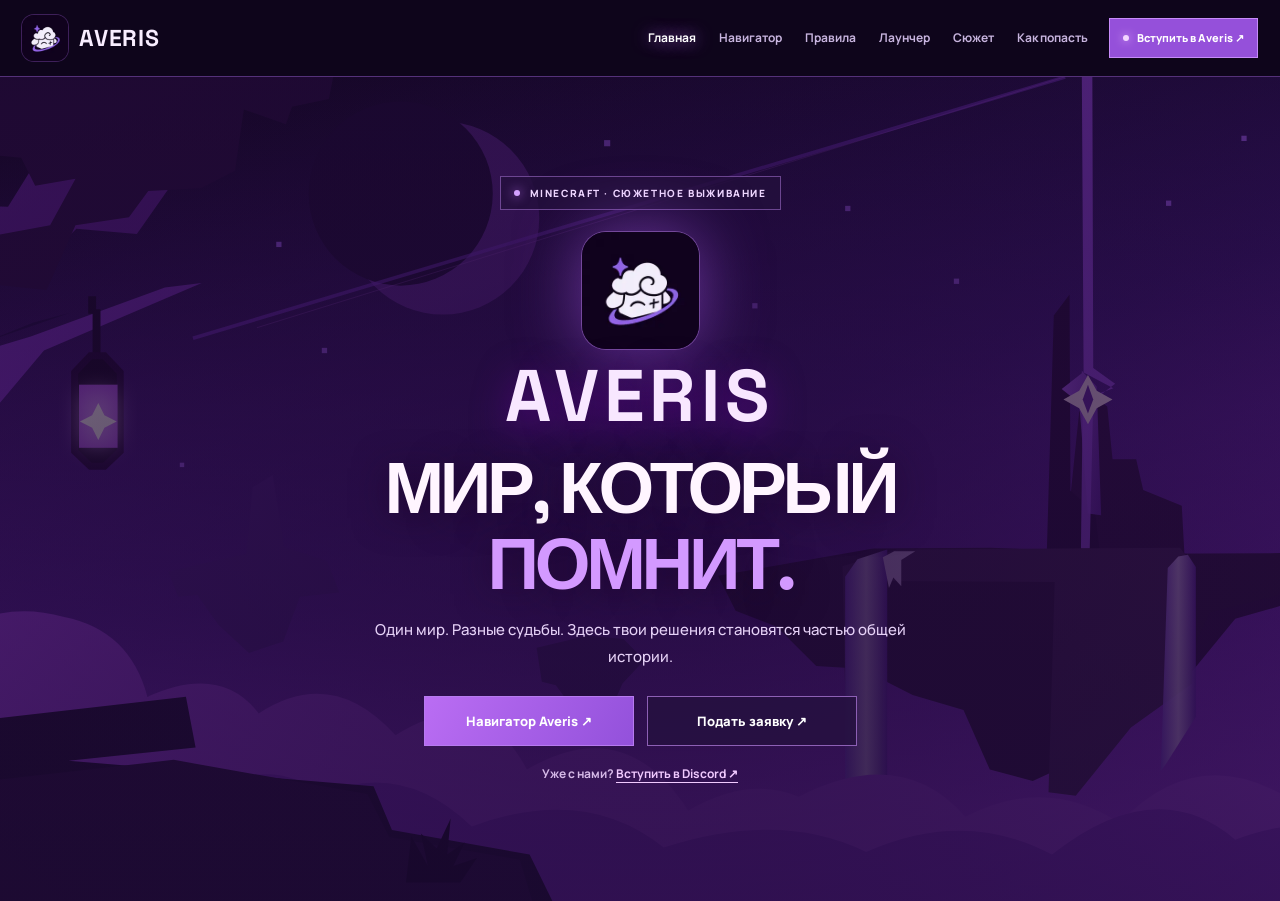
==== commit d06f37d1: "refactor: replace scrolling legacy homepage with single-screen Averis landing" ====
--- a/index.html
+++ b/index.html
@@ -1,483 +1,94 @@
 <!doctype html>
 <html lang="ru">
 <head>
-  <meta charset="UTF-8">
-  <meta name="viewport" content="width=device-width, initial-scale=1">
-  <meta name="theme-color" content="#10091f">
-  <meta name="description" content="Averis — сюжетный Minecraft-сервер. Мир, который запоминает твой выбор.">
+  <meta charset="utf-8">
+  <meta name="viewport" content="width=device-width,initial-scale=1">
+  <meta name="theme-color" content="#10051f">
+  <meta name="description" content="Averis — сюжетный Minecraft-сервер. Мир, который помнит. Узнай о проекте, подай заявку и вступи в Discord.">
   <meta property="og:type" content="website">
   <meta property="og:title" content="Averis — мир, который помнит">
-  <meta property="og:description" content="Выживание, история и события, в которых важен каждый игрок.">
-  <meta property="og:url" content="https://funnysculk.github.io/averis-website/">
+  <meta property="og:description" content="Сюжетное выживание. Разные судьбы. Твой выбор.">
   <title>Averis — мир, который помнит</title>
-  <link rel="icon" href="./favicon.svg" type="image/svg+xml">
+  <link rel="icon" type="image/webp" href="./assets/averis-sheep.webp">
   <link rel="preconnect" href="https://fonts.googleapis.com">
   <link rel="preconnect" href="https://fonts.gstatic.com" crossorigin>
   <link href="https://fonts.googleapis.com/css2?family=Manrope:wght@400;500;600;700;800&family=Space+Grotesk:wght@400;500;600;700&display=swap" rel="stylesheet">
+  <link rel="stylesheet" href="./app.css">
   <style>
-    :root {
-      color-scheme: dark;
-      --bg: #0c0e0d;
-      --bg-soft: #111413;
-      --panel: #171a18;
-      --panel-2: #1d211e;
-      --line: #323934;
-      --line-dim: #252b27;
-      --text: #f5f1e9;
-      --muted: #a4ada6;
-      --subtle: #6e7870;
-      --orange: #ff752f;
-      --orange-bright: #ff9952;
-      --orange-dim: #512b1c;
-      --radius: 5px;
-      --container: 1200px;
-      --font: "Manrope", "Segoe UI", sans-serif;
-      --display: "Space Grotesk", "Arial Black", sans-serif;
+    /* Averis / Главная — только один экран, без прежних секций */
+    body {margin:0;min-width:320px;background:#10051f;}
+    .home {position:relative;isolation:isolate;min-height:calc(100vh - 76px);min-height:calc(100svh - 76px);display:grid;place-items:center;overflow:hidden;background:#180929;}
+    .home:before {content:"";position:absolute;inset:0;z-index:-2;background:url("./assets/averis-world.svg") center center/cover no-repeat;}
+    .home:after {content:"";position:absolute;inset:0;z-index:-1;background:linear-gradient(180deg,#11041c92 0%,#16062291 40%,#17082abd 100%),radial-gradient(ellipse 65% 70% at 50% 55%,#280c5090,transparent 100%);}
+    .home-inner {position:relative;width:min(860px,calc(100% - 36px));margin:0 auto;padding:30px 10px 38px;display:flex;flex-direction:column;align-items:center;text-align:center;}
+    .home-eyebrow {display:inline-flex;align-items:center;gap:10px;padding:9px 13px;border:1px solid #b37de380;background:#23103ccc;color:#efd8ff;font:800 10px/1.4 Manrope,sans-serif;letter-spacing:.16em;text-transform:uppercase;}
+    .home-eyebrow::before {content:"";width:6px;height:6px;border-radius:50%;background:#d3a1ff;box-shadow:0 0 11px #c875ff;}
+    .home-symbol {display:block;width:clamp(80px,13vh,142px);height:clamp(80px,13vh,142px);margin:22px 0 10px;border-radius:24px;object-fit:cover;box-shadow:0 0 65px #b05ff484,0 0 0 1px #bc8ce06e;}
+    .home-wordmark {font:700 clamp(38px,6vw,73px)/1 "Space Grotesk",sans-serif;letter-spacing:.075em;color:#f8e7ff;text-shadow:0 8px 36px #7007a599;margin:0 0 18px;}
+    .home h1 {margin:0 auto 15px;max-width:850px;font:800 clamp(37px,5.6vw,72px)/1.06 "Space Grotesk",sans-serif;letter-spacing:-.06em;text-align:center;text-wrap:balance;color:#fff5ff;text-shadow:0 5px 35px #18042088;}
+    .home h1 span {color:#d399ff;}
+    .home-description {max-width:560px;margin:0 auto;color:#e6d2f7;font:500 clamp(12px,1.35vw,15px)/1.8 Manrope,sans-serif;}
+    .home-actions {display:flex;flex-wrap:wrap;justify-content:center;gap:13px;margin-top:26px;}
+    .home-actions .app-button {min-width:210px;min-height:49px;}
+    .home-community {margin-top:19px;color:#d6bae8;font:700 12px Manrope,sans-serif;}
+    .home-community a {color:#f1caff;text-decoration:underline;text-underline-offset:4px;}
+    .home-community a:hover {color:white;}
+    @media(max-width:920px) {
+      .home {min-height:calc(100svh - 76px);}
     }
-    *, *::before, *::after { box-sizing: border-box; }
-    html { scroll-behavior: smooth; scroll-padding-top: 90px; }
-    body { margin: 0; min-width: 320px; overflow-x: hidden; background: var(--bg); color: var(--text); font-family: var(--font); -webkit-font-smoothing: antialiased; }
-    body::before { content: ""; position: fixed; inset: 0; z-index: -1; pointer-events: none; opacity: .13; background-image: url("data:image/svg+xml,%3Csvg viewBox='0 0 180 180' xmlns='http://www.w3.org/2000/svg'%3E%3Cfilter id='n'%3E%3CfeTurbulence type='fractalNoise' baseFrequency='.9' numOctaves='3' stitchTiles='stitch'/%3E%3C/filter%3E%3Crect width='100%25' height='100%25' filter='url(%23n)' opacity='.4'/%3E%3C/svg%3E"); }
-    a { color: inherit; text-decoration: none; }
-    button { font: inherit; }
-    button, a { -webkit-tap-highlight-color: transparent; }
-    button:focus-visible, a:focus-visible, summary:focus-visible { outline: 2px solid var(--orange); outline-offset: 5px; }
-    ::selection { background: var(--orange); color: #111; }
-    .shell { width: min(var(--container), calc(100% - 72px)); margin: 0 auto; }
-    .eyebrow { display: inline-flex; align-items: center; gap: 11px; color: var(--orange-bright); font: 700 11px/1.5 var(--display); letter-spacing: .23em; text-transform: uppercase; }
-    .eyebrow::before { content: ""; width: 21px; height: 1px; background: currentColor; }
-    .muted { color: var(--muted); }
-    .progress { position: fixed; top: 0; left: 0; width: 0; height: 2px; background: var(--orange); z-index: 100; box-shadow: 0 0 10px #ff752f88; transition: width .1s linear; }
-    .header { position: sticky; top: 0; z-index: 50; background: rgba(12,14,13,.95); border-bottom: 1px solid var(--line-dim); backdrop-filter: blur(14px); }
-    .header-inner { height: 77px; display: flex; align-items: center; justify-content: space-between; gap: 26px; }
-    .brand { display: inline-flex; align-items: center; gap: 12px; flex: none; font: 700 24px/1 var(--display); letter-spacing: -.06em; }
-    .brand svg { display: block; flex: none; width: 34px; height: 34px; }
-    .nav { display: flex; gap: clamp(20px,3vw,42px); align-items: center; margin-left: auto; }
-    .nav a { font-size: 12px; color: #aeb7af; font-weight: 700; transition: color .2s; }
-    .nav a:hover, .nav a.active { color: var(--text); }
-    .header-link { display: inline-flex; align-items: center; justify-content: center; gap: 12px; flex: none; min-height: 39px; padding: 0 17px; border: 1px solid #60412d; font: 800 11px/1 var(--display); letter-spacing: .09em; text-transform: uppercase; color: #ffb581; transition: border-color .2s, background .2s; }
-    .header-link:hover { background: #2a1d16; border-color: var(--orange); }
-    .header-link span { font-size: 18px; line-height: 0; }
-    .menu-toggle { display: none; width: 42px; height: 42px; border: 1px solid var(--line); color: var(--text); background: transparent; align-items: center; justify-content: center; cursor: pointer; }
-    .menu-toggle svg { width: 20px; }
-    .hero { position: relative; isolation: isolate; border-bottom: 1px solid var(--line); overflow: hidden; }
-    .hero::before { content: ""; pointer-events: none; position: absolute; inset: 0; z-index: -1; background: radial-gradient(ellipse at 72% 45%, #3b2116 0%, transparent 42%), radial-gradient(ellipse at 3% 80%, #151b16 0%, transparent 46%); opacity: .7; }
-    .hero-grid { position: absolute; inset: 0; z-index: -1; opacity: .2; background-image: linear-gradient(#59625933 1px, transparent 1px),linear-gradient(90deg,#59625933 1px,transparent 1px); background-size: 80px 80px; mask-image: linear-gradient(to right,transparent,black 45%); }
-    .hero-content { display: grid; grid-template-columns: minmax(0,1.02fr) minmax(0,.98fr); min-height: 665px; align-items: center; gap: 20px; padding-top: 57px; padding-bottom: 67px; }
-    .hero-copy { position: relative; z-index: 3; padding: 34px 0 20px; }
-    .hero-label { display: inline-flex; align-items: center; gap: 11px; padding: 9px 12px; background: #20231d; border: 1px solid #343b30; font: 700 10px var(--display); letter-spacing: .11em; text-transform: uppercase; color: #c8d5c9; }
-    .live-dot { width: 6px; height: 6px; border-radius: 50%; background: var(--orange); box-shadow: 0 0 0 4px #ff752f1f; }
-    h1,h2,h3,p { margin-top: 0; }
-    .hero h1 { margin: 29px 0 23px; max-width: 720px; font: 700 clamp(64px,7.1vw,112px)/.94 var(--display); letter-spacing: -.083em; text-transform: uppercase; }
-    .hero h1 span { color: var(--orange); }
-    .hero-description { max-width: 470px; color: #b5beb5; font: 500 16px/1.85 var(--font); }
-    .hero-actions { display: flex; flex-wrap: wrap; gap: 12px; margin-top: 35px; }
-    .btn { display: inline-flex; align-items: center; justify-content: center; gap: 25px; min-height: 52px; padding: 0 22px; font: 800 12px var(--display); letter-spacing: .025em; transition: transform .2s ease, background .2s ease, border-color .2s ease; }
-    .btn:hover { transform: translateY(-2px); }
-    .btn.primary { background: var(--orange); color: #1e110a; border: 1px solid var(--orange); }
-    .btn.primary:hover { background: #ff9658; }
-    .btn.secondary { background: #131614; color: var(--text); border: 1px solid #434a43; }
-    .btn.secondary:hover { border-color: var(--text); }
-    .btn svg { width: 17px; height: 17px; }
-    .hero-meta { display: flex; flex-wrap: wrap; gap: 25px; margin-top: 63px; color: #a8b1a8; font: 700 10px var(--display); letter-spacing: .11em; text-transform: uppercase; }
-    .hero-meta span { display: inline-flex; gap: 8px; align-items: center; }
-    .hero-meta span::before { content: "+"; color: var(--orange); font-size: 14px; }
-    .hero-art { position: relative; width: 100%; max-width: 620px; aspect-ratio: 1 / 1; justify-self: center; display: grid; place-items: center; }
-    .art-orbit { position: absolute; width: 88%; height: 88%; border: 1px solid #ad69421d; border-radius: 50%; transform: rotate(-18deg) scaleY(.84); }
-    .art-orbit::before { content: ""; position: absolute; inset: 12%; border: 1px dashed #ee844627; border-radius: 50%; }
-    .art-orbit::after { content: ""; position: absolute; top: 13%; left: 7%; width: 6px; height: 6px; border-radius: 50%; background: var(--orange); box-shadow: 0 0 16px 4px #ff8b35b0; }
-    .world-diagram { width: 100%; overflow: visible; filter: drop-shadow(0 32px 58px #0008); animation: rise 7s ease-in-out infinite; }
-    .world-diagram .core-glow { filter: drop-shadow(0 0 32px #f2692788); }
-    .art-coordinate { position: absolute; font: 700 10px var(--display); letter-spacing: .11em; color: #838980; }
-    .art-coordinate.top { top: 7%; left: 8%; }
-    .art-coordinate.bottom { bottom: 11%; right: 3%; text-align: right; }
-    .art-tag { position: absolute; left: 2%; bottom: 17%; display: flex; align-items: center; gap: 10px; padding: 13px 15px; background: #171a18; border: 1px solid #424238; box-shadow: 0 15px 35px #0009; font: 700 10px var(--display); color: #d9ded5; letter-spacing: .09em; text-transform: uppercase; }
-    .art-tag i { width: 7px; height: 7px; background: var(--orange); transform: rotate(45deg); }
-    .ticker { border-bottom: 1px solid var(--line); background: #151815; }
-    .ticker-inner { display: grid; grid-template-columns: 155px 1fr; min-height: 65px; align-items: center; gap: 30px; }
-    .ticker-label { color: var(--orange); font: 800 10px var(--display); letter-spacing: .15em; }
-    .ticker-body { display: flex; flex-wrap: wrap; align-items: center; gap: 15px; color: #c5cec5; font: 700 11px var(--display); letter-spacing: .04em; }
-    .ticker-body .sep { width: 4px; height: 4px; background: #6a786b; transform: rotate(45deg); }
-    .section { padding: 110px 0; }
-    .section-head { display: flex; justify-content: space-between; align-items: end; gap: 30px; margin-bottom: 44px; }
-    .section-head h2, .chapter-title, .cta h2 { font: 700 clamp(39px,5.1vw,69px)/1.06 var(--display); letter-spacing: -.065em; text-transform: uppercase; }
-    .section-head h2 { margin: 15px 0 0; max-width: 680px; }
-    .section-head > p { width: 310px; max-width: 40%; margin: 0 0 6px; color: var(--muted); font-size: 14px; line-height: 1.85; }
-    .features { display: grid; grid-template-columns: repeat(4,1fr); gap: 12px; }
-    .feature { position: relative; min-height: 305px; padding: 27px 24px 25px; background: var(--panel); border: 1px solid var(--line-dim); overflow: hidden; transition: border-color .25s, transform .25s; }
-    .feature:hover { border-color: #785035; transform: translateY(-4px); }
-    .feature::after { content: ""; position: absolute; height: 3px; width: 56px; bottom: 0; left: 24px; background: var(--orange); opacity: .55; }
-    .feature-num { font: 700 10px var(--display); letter-spacing: .16em; color: #69766b; }
-    .feature-icon { display: grid; place-items: center; width: 52px; height: 52px; margin: 31px 0 24px; border: 1px solid #62402d; background: #2b2019; color: var(--orange); }
-    .feature-icon svg { width: 25px; height: 25px; stroke-width: 1.5; }
-    .feature h3 { margin-bottom: 11px; font: 700 19px var(--display); letter-spacing: -.04em; }
-    .feature p { color: #9da79f; font: 500 12px/1.8 var(--font); margin-bottom: 0; }
-    .chapter { position: relative; padding: 100px 0 109px; border-top: 1px solid var(--line); border-bottom: 1px solid var(--line); background: #111411; overflow: hidden; }
-    .chapter::after { content: "02"; position: absolute; right: -8px; bottom: -74px; font: 700 330px/.8 var(--display); letter-spacing: -.1em; color: #ffffff05; pointer-events: none; }
-    .chapter-inner { display: grid; grid-template-columns: 1fr 1fr; gap: clamp(50px,10vw,150px); align-items: center; position: relative; z-index: 1; }
-    .chapter-visual { aspect-ratio: 1.03; display: flex; flex-direction: column; justify-content: space-between; position: relative; padding: 24px; border: 1px solid #463e33; background: radial-gradient(circle at 51% 55%,#6f3b203f,transparent 46%), linear-gradient(150deg,#21221d,#121713 62%,#181612); overflow: hidden; }
-    .chapter-visual::before { content: ""; position: absolute; inset: 0; background-image: linear-gradient(#fff1 1px,transparent 1px),linear-gradient(90deg,#fff1 1px,transparent 1px); background-size: 28px 28px; opacity: .4; mask-image: linear-gradient(to bottom,transparent,#000); }
-    .chapter-visual svg { position: absolute; inset: 5%; width: 90%; height: 90%; }
-    .visual-label,.visual-bottom { position: relative; z-index: 2; display: flex; justify-content: space-between; gap: 15px; font: 700 10px var(--display); letter-spacing: .12em; }
-    .visual-label { color: var(--orange-bright); }
-    .visual-bottom { color: #a8ada2; }
-    .chapter-title { margin: 20px 0 24px; max-width: 560px; }
-    .chapter-copy > p { max-width: 465px; color: #aab4aa; font: 500 15px/1.95 var(--font); }
-    .chapter-quote { margin-top: 36px; padding: 18px 0 18px 22px; border-left: 2px solid var(--orange); font: 500 17px/1.6 var(--display); color: #ece4d9; }
-    .story-kicker { font: 700 10px var(--display); letter-spacing: .14em; color: var(--orange); text-transform: uppercase; margin-bottom: 5px; }
-    .journey { padding-top: 115px; padding-bottom: 115px; }
-    .steps { display: grid; grid-template-columns: repeat(3,1fr); gap: 0; margin-top: 52px; border: 1px solid var(--line); }
-    .step { padding: 36px 30px 40px; min-height: 241px; border-right: 1px solid var(--line); background: #121513; }
-    .step:last-child { border-right: 0; }
-    .step-top { display: flex; align-items: center; justify-content: space-between; color: var(--orange); font: 700 13px var(--display); }
-    .step-top span:last-child { font-size: 21px; font-weight: 400; }
-    .step h3 { margin: 50px 0 11px; font: 700 23px var(--display); letter-spacing: -.04em; }
-    .step p { margin: 0; color: var(--muted); font: 500 13px/1.8 var(--font); }
-    .manifest { padding: 0 0 110px; }
-    .manifest-panel { display: grid; grid-template-columns: 1fr 1fr; border: 1px solid #544033; background: #1e1b17; }
-    .manifest-left { padding: 47px 48px 52px; border-right: 1px solid #544033; }
-    .manifest-left h2 { margin: 21px 0 14px; font: 700 clamp(33px,4.8vw,56px)/1.06 var(--display); letter-spacing: -.065em; text-transform: uppercase; }
-    .manifest-left h2 span { color: var(--orange); }
-    .manifest-left p { font: 500 14px/1.9 var(--font); color: #bcb8ad; margin-bottom: 0; }
-    .manifest-right { display: flex; flex-direction: column; justify-content: center; gap: 20px; padding: 40px 48px; }
-    .manifest-row { display: flex; gap: 17px; align-items: flex-start; padding-bottom: 20px; border-bottom: 1px solid #4a3c32; }
-    .manifest-row:last-child { border: 0; padding-bottom: 0; }
-    .manifest-row strong { color: var(--orange); font: 700 12px var(--display); padding-top: 5px; }
-    .manifest-row div { color: #e6ded1; font: 600 14px/1.6 var(--font); }
-    .faq-section { border-top: 1px solid var(--line); background: #111411; }
-    .faq-grid { display: grid; grid-template-columns: 1fr 1.12fr; gap: 85px; }
-    .faq-grid .section-head { display: block; }
-    .faq-grid .section-head h2 { font-size: clamp(40px,4.5vw,64px); }
-    .faq-grid .section-head p { max-width: 360px; width: auto; margin: 22px 0 0; }
-    .faq-list { border-top: 1px solid #394139; }
-    details { border-bottom: 1px solid #394139; }
-    summary { display: flex; align-items: center; justify-content: space-between; gap: 20px; cursor: pointer; list-style: none; padding: 24px 3px; font: 700 15px/1.5 var(--display); letter-spacing: -.02em; }
-    summary::-webkit-details-marker { display: none; }
-    summary::after { content: "+"; flex: none; color: var(--orange); font: 400 24px var(--display); }
-    details[open] summary::after { content: "−"; }
-    details p { color: var(--muted); font: 500 13px/1.85 var(--font); padding: 0 38px 25px 3px; margin: 0; }
-    .cta { position: relative; overflow: hidden; padding: 105px 0 110px; border-top: 1px solid #5b3824; background: radial-gradient(ellipse at 84% 100%,#7c351b66,transparent 53%),linear-gradient(135deg,#231910,#101311 62%); }
-    .cta::after { content: ""; position: absolute; right: -50px; top: -120px; width: 420px; height: 420px; border: 1px solid #a854282a; transform: rotate(45deg); pointer-events: none; }
-    .cta-content { position: relative; z-index: 1; display: flex; align-items: end; justify-content: space-between; gap: 35px; }
-    .cta h2 { max-width: 700px; margin: 21px 0 16px; }
-    .cta p { max-width: 480px; margin: 0; color: #b6b9ad; line-height: 1.8; }
-    .cta .btn { flex: none; }
-    footer { background: #0b0d0c; border-top: 1px solid #36372e; padding: 35px 0 30px; }
-    .footer-main { display: flex; flex-wrap: wrap; justify-content: space-between; gap: 25px; align-items: center; }
-    .footer-nav { display: flex; flex-wrap: wrap; gap: 24px; color: #afb7ae; font: 700 11px var(--display); }
-    .footer-nav a:hover { color: var(--orange); }
-    .footer-line { display: flex; justify-content: space-between; flex-wrap: wrap; gap: 15px; padding-top: 28px; margin-top: 30px; border-top: 1px solid #292f2a; color: #717971; font: 500 11px/1.7 var(--font); }
-    .footer-line span:last-child { color: #a8b0a3; }
-    .reveal { opacity: 0; transform: translateY(19px); transition: opacity .65s ease, transform .65s ease; }
-    .reveal.visible { opacity: 1; transform: translateY(0); }
-    @keyframes rise { 0%,100% { transform: translateY(0); } 50% { transform: translateY(-12px); } }
-    @media (max-width: 1100px) {
-      .shell { width: min(var(--container), calc(100% - 48px)); }
-      .hero-content { min-height: 600px; }
-      .hero h1 { font-size: clamp(60px,7.8vw,92px); }
-      .features { grid-template-columns: repeat(2,1fr); }
-      .feature { min-height: 280px; }
-      .chapter-inner { gap: 50px; }
+    @media(max-width:620px) {
+      .home-inner {padding:21px 0 32px;}
+      .home-symbol {margin:15px 0 8px;width:96px;height:96px;border-radius:21px;}
+      .home-wordmark {margin-bottom:15px;}
+      .home h1 {font-size:clamp(35px,9vw,53px);}
+      .home-description {max-width:340px;}
+      .home-actions {width:100%;gap:9px;margin-top:19px;}
+      .home-actions .app-button {width:min(100%,320px);min-width:0;}
+      .home-community {margin-top:13px;}
     }
-    @media (max-width: 750px) {
-      .shell { width: calc(100% - 36px); }
-      .header-inner { height: 68px; }
-      .header-link { display: none; }
-      .menu-toggle { display: flex; }
-      .nav { display: none; position: absolute; top: 68px; left: 0; right: 0; flex-direction: column; align-items: stretch; gap: 0; margin: 0; padding: 12px 18px 18px; background: #101311; border-bottom: 1px solid var(--line); box-shadow: 0 15px 24px #0006; }
-      .nav.open { display: flex; }
-      .nav a { padding: 16px 7px; border-bottom: 1px solid #29312a; font-size: 14px; }
-      .hero-content { display: flex; flex-direction: column; gap: 0; padding-top: 55px; padding-bottom: 45px; min-height: auto; }
-      .hero-copy { padding: 0; width: 100%; }
-      .hero h1 { font-size: clamp(60px,12vw,90px); margin: 26px 0 18px; }
-      .hero-description { font-size: 14px; line-height: 1.8; }
-      .hero-meta { margin-top: 34px; gap: 15px; }
-      .hero-art { width: min(100%,480px); margin-top: 10px; margin-bottom: -25px; }
-      .ticker-inner { grid-template-columns: 1fr; gap: 8px; padding: 18px 0; }
-      .ticker-body { gap: 10px; line-height: 1.8; }
-      .section { padding: 75px 0; }
-      .section-head { display: block; margin-bottom: 32px; }
-      .section-head h2 { font-size: clamp(39px,8vw,54px); }
-      .section-head > p { max-width: 540px; width: auto; margin: 19px 0 0; font-size: 13px; }
-      .chapter { padding: 70px 0; }
-      .chapter-inner { grid-template-columns: 1fr; gap: 41px; }
-      .chapter-visual { max-width: 550px; width: 100%; }
-      .chapter-title { font-size: clamp(42px,8vw,60px); }
-      .journey { padding: 80px 0; }
-      .steps { grid-template-columns: 1fr; }
-      .step { min-height: 0; border-right: none; border-bottom: 1px solid var(--line); padding: 25px 27px 28px; }
-      .step:last-child { border-bottom: none; }
-      .step h3 { margin: 25px 0 9px; }
-      .manifest { padding-bottom: 80px; }
-      .manifest-panel { grid-template-columns: 1fr; }
-      .manifest-left { padding: 34px 30px; border-right: 0; border-bottom: 1px solid #544033; }
-      .manifest-right { padding: 32px 30px; }
-      .faq-grid { grid-template-columns: 1fr; gap: 10px; }
-      .faq-grid .section-head h2 { font-size: 46px; }
-      .cta { padding: 75px 0; }
-      .cta-content { display: block; }
-      .cta h2 { font-size: clamp(44px,8.5vw,67px); }
-      .cta .btn { margin-top: 28px; }
+    @media(max-height:750px) and (min-width:621px) {
+      .home-inner {padding:18px 10px;}
+      .home-symbol {width:85px;height:85px;margin:12px 0 6px;border-radius:18px;}
+      .home-wordmark {font-size:45px;margin-bottom:10px;}
+      .home h1 {font-size:clamp(34px,4vw,58px);margin-bottom:10px;}
+      .home-actions {margin-top:16px;}
+      .home-community {margin-top:12px;}
     }
-    @media (max-width: 510px) {
-      .hero h1 { font-size: clamp(54px,13.5vw,75px); }
-      .hero-actions { gap: 10px; }
-      .hero-actions .btn { flex: 1 1 100%; }
-      .hero-meta { font-size: 9px; }
-      .features { grid-template-columns: 1fr; }
-      .feature { min-height: 250px; padding: 25px; }
-      .feature-icon { margin: 22px 0 17px; }
-      .feature h3 { font-size: 21px; }
-      .art-tag { left: 0; bottom: 12%; font-size: 8px; padding: 10px; }
-      .art-coordinate { font-size: 8px; }
-      .chapter-visual { padding: 16px; }
-      .manifest-left h2 { font-size: 43px; }
-      .footer-main { align-items: start; flex-direction: column; }
-      .footer-line { flex-direction: column; }
-    }
-    @media (prefers-reduced-motion: reduce) {
-      html { scroll-behavior: auto; }
-      *,*::before,*::after { animation-duration: .01ms !important; transition-duration: .01ms !important; }
-      .reveal { opacity: 1; transform: none; }
+    @media(max-height:640px) and (max-width:620px) {
+      .home-symbol {width:67px;height:67px;margin:9px 0 5px;border-radius:16px;}
+      .home-wordmark {font-size:33px;margin-bottom:7px;}
+      .home h1 {font-size:clamp(29px,8vw,40px);margin-bottom:8px;}
+      .home-eyebrow {padding:6px 9px;font-size:9px;}
+      .home-description {font-size:12px;line-height:1.55;}
+      .home-actions {margin-top:12px;}
+      .home-actions .app-button {min-height:40px;padding:10px 16px;}
+      .home-community {margin-top:10px;}
     }
   </style>
-  <link rel="stylesheet" href="./averis-theme.css"><link rel="stylesheet" href="./app.css">
 </head>
 <body>
-  <div class="progress" id="progress" aria-hidden="true"></div>
-  <header class="app-header"><div class="app-bar">
+<header class="app-header"><div class="app-bar">
     <a class="app-brand" href="./index.html" aria-label="Averis — на главную"><img src="./assets/averis-sheep.webp" alt="" width="44" height="44"><span>AVERIS</span></a>
     <nav id="nav" class="app-nav" aria-label="Навигация"><a class="active" aria-current="page" href="./index.html">Главная</a><a  href="./navigator.html">Навигатор</a><a  href="./rules.html">Правила</a><a  href="./launcher.html">Лаунчер</a><a  href="./story.html">Сюжет</a><a  href="./join.html">Как попасть</a><a class="mobile-discord" href="https://discord.gg/8wbv5TZtAA" target="_blank" rel="noopener noreferrer">Вступить в Discord ↗</a></nav>
     <a class="app-discord" href="https://discord.gg/8wbv5TZtAA" target="_blank" rel="noopener noreferrer"><span class="live-pip"></span> Вступить в Averis ↗</a>
     <button id="menu-toggle" class="app-toggle" aria-label="Открыть меню" aria-controls="nav" aria-expanded="false"><span></span><span></span><span></span></button>
   </div></header>
-
-  <main id="top">
-    <section class="hero" aria-labelledby="hero-title">
-      <div class="hero-scene" aria-hidden="true"></div>
-      <div class="hero-vignette" aria-hidden="true"></div>
-      <div class="shell hero-content">
-        <div class="hero-copy">
-          <div class="hero-label"><span class="live-dot" aria-hidden="true"></span> MINECRAFT · СЮЖЕТНОЕ ВЫЖИВАНИЕ</div>
-          <div class="main-emblem"><img src="./assets/averis-sheep.webp" alt="Эмблема Averis: облачный барашек" width="145" height="145"><span>AVERIS</span></div>
-          <h1 id="hero-title">МИР, КОТОРЫЙ <span>ПОМНИТ.</span></h1>
-          <p class="hero-description">Один мир. Разные судьбы. Здесь твои решения становятся частью общей истории.</p>
-          <div class="hero-actions"><a class="btn primary" href="./navigator.html">Навигатор Averis ↗</a><a class="btn secondary" href="./join.html">Подать заявку ↗</a></div><div class="hero-meta"><span>Твой выбор</span><span>Живая история</span><span>Своё приключение</span></div>
-        </div>
+<main>
+  <section class="home" aria-labelledby="home-title">
+    <div class="home-inner">
+      <div class="home-eyebrow">Minecraft · Сюжетное выживание</div>
+      <img class="home-symbol" src="./assets/averis-sheep.webp" alt="Логотип Averis — облачный барашек" width="142" height="142" fetchpriority="high">
+      <p class="home-wordmark">AVERIS</p>
+      <h1 id="home-title">МИР, КОТОРЫЙ<br><span>ПОМНИТ.</span></h1>
+      <p class="home-description">Один мир. Разные судьбы. Здесь твои решения становятся частью общей истории.</p>
+      <div class="home-actions">
+        <a class="app-button" href="./navigator.html">Навигатор Averis ↗</a>
+        <a class="app-button outline" href="./join.html">Подать заявку ↗</a>
       </div>
-    </section>
-
-    <div class="ticker">
-      <div class="shell ticker-inner">
-        <span class="ticker-label">/// О ПРОЕКТЕ</span>
-        <div class="ticker-body"><span>Сюжетный Minecraft-сервер</span><span class="sep" aria-hidden="true"></span><span>Свобода решений</span><span class="sep" aria-hidden="true"></span><span>Развитие мира вместе с игроками</span></div>
-      </div>
+      <p class="home-community">Уже с нами? <a href="https://discord.gg/8wbv5TZtAA" target="_blank" rel="noopener noreferrer">Вступить в Discord ↗</a></p>
     </div>
-
-    <section class="navigator-spot" aria-label="Навигатор Averis"><div class="app-wrap navigator-spot-inner"><div><span class="app-eyebrow">AVERIS / НАВИГАЦИЯ</span><h2>НАВИГАТОР <span style="color:#d7acff">AVERIS.</span></h2><p>Все страницы проекта в одном месте: правила, лаунчер, история и подача заявки на сервер. Отсюда удобно начать.</p></div><a class="app-button" href="./navigator.html">Открыть навигатор ↗</a></div></section>
-
-    <section class="section shell" id="features" aria-labelledby="features-title">
-      <div class="section-head reveal">
-        <div><span class="eyebrow">01 / Необычное выживание</span><h2 id="features-title">БОЛЬШЕ, ЧЕМ<br>ПРОСТО СЕРВЕР.</h2></div>
-        <p>Ты сам решаешь, кем станешь. Averis даёт мир и историю, а что произойдёт дальше — зависит от игроков.</p>
-      </div>
-      <div class="features">
-        <article class="feature reveal">
-          <span class="feature-num">01 / SURVIVAL</span>
-          <div class="feature-icon"><svg viewBox="0 0 24 24" fill="none" stroke="currentColor"><path d="m12 2 9 5v10l-9 5-9-5V7l9-5Zm0 0v20M3 7l9 5 9-5"/></svg></div>
-          <h3>Свой мир</h3>
-          <p>Строй, исследуй и находи своё место. Выживание остаётся основой, но на этом всё не заканчивается.</p>
-        </article>
-        <article class="feature reveal">
-          <span class="feature-num">02 / NARRATIVE</span>
-          <div class="feature-icon"><svg viewBox="0 0 24 24" fill="none" stroke="currentColor"><path d="M4 5.5C7 4 9.5 4 12 6c2.5-2 5-2 8-.5V19c-3-1.5-5.5-1.5-8 .5-2.5-2-5-2-8-.5V5.5ZM12 6v13.5"/></svg></div>
-          <h3>Живая история</h3>
-          <p>События идут своим чередом, а поступки игроков влияют на то, как будет складываться история.</p>
-        </article>
-        <article class="feature reveal">
-          <span class="feature-num">03 / ARTIFACTS</span>
-          <div class="feature-icon"><svg viewBox="0 0 24 24" fill="none" stroke="currentColor"><path d="m12 2 8 8-8 12-8-12 8-8Zm-8 8h16M12 2l-3 8 3 12 3-12-3-8Z"/></svg></div>
-          <h3>Артефакты</h3>
-          <p>Необычные силы, загадки и последствия. Важно не только то, что ты найдёшь, но и как используешь находку.</p>
-        </article>
-        <article class="feature reveal">
-          <span class="feature-num">04 / CHARACTERS</span>
-          <div class="feature-icon"><svg viewBox="0 0 24 24" fill="none" stroke="currentColor"><circle cx="12" cy="7" r="4"/><path d="M4 22v-3a8 8 0 0 1 16 0v3M19 4l2 2-2 2"/></svg></div>
-          <h3>Твоя роль</h3>
-          <p>Создавай характер, отношения и собственную историю внутри общего мира.</p>
-        </article>
-      </div>
-    </section>
-
-    <section class="chapter" id="story" aria-labelledby="story-title">
-      <div class="shell chapter-inner">
-        <div class="chapter-visual reveal" aria-hidden="true">
-          <div class="visual-label"><span>ARCHIVE / 001</span><span>НЕИЗВЕСТНО</span></div>
-          <svg viewBox="0 0 500 500" xmlns="http://www.w3.org/2000/svg" fill="none">
-            <circle cx="250" cy="250" r="170" stroke="#ff8a4333" stroke-width="1" stroke-dasharray="2 9"/>
-            <circle cx="250" cy="250" r="127" stroke="#ff8a4344" stroke-width="1"/>
-            <path d="m250 58 170 96v192l-170 96-170-96V154l170-96Z" stroke="#ff8a4388" stroke-width="2"/>
-            <path d="m250 88 144 81v163l-144 81-144-81V169l144-81Z" fill="#181a17" stroke="#9e5834" stroke-width="1.5"/>
-            <path d="m250 125 113 64v124l-113 64-113-64V189l113-64Z" fill="#292017"/>
-            <path d="m250 125 113 64-113 65-113-65 113-64Z" fill="#61361e"/>
-            <path d="M250 254v123l113-64V189l-113 65Z" fill="#1b211b"/>
-            <path d="m250 165 78 44v85l-78 45-78-45v-85l78-44Z" stroke="#f58a45" stroke-width="3" fill="#171713"/>
-            <path d="m250 165 78 44-78 44-78-44 78-44Z" fill="#c96c34"/>
-            <path d="m250 253 78-44v85l-78 45v-86Z" fill="#6b3a25"/>
-            <path d="m212 218 38-21 38 21-38 22-38-22Z" fill="#ffd08f"/>
-            <path d="m212 218 38 22v44l-38-22v-44Z" fill="#ff863b"/>
-            <path d="m250 240 38-22v44l-38 22v-44Z" fill="#b95326"/>
-            <g fill="#ff7b34"><circle cx="80" cy="154" r="4"/><circle cx="420" cy="346" r="4"/><circle cx="250" cy="58" r="4"/></g>
-            <path d="M250 0v48M250 450v50M0 250h70M430 250h70" stroke="#ff7b3444"/>
-          </svg>
-          <div class="visual-bottom"><span>НЕ ВСЁ ЗАБЫТО</span><span>01 / ∞</span></div>
-        </div>
-        <div class="chapter-copy reveal">
-          <div class="story-kicker">Фрагмент 001</div>
-          <span class="eyebrow">Предыстория</span>
-          <h2 class="chapter-title" id="story-title">НЕКОТОРЫЕ<br>ТАЙНЫ ЛУЧШЕ<br>НЕ ТРОГАТЬ.</h2>
-          <p>Много лет назад одна экспедиция отправилась в горы и исчезла. Позже часть путешественников вернулась. Никто из них так и не рассказал, что произошло под землёй.</p>
-          <p>Время прошло. Истории превратились в слухи. Но кое-что осталось.</p>
-          <div class="chapter-quote">«Прошлое не исчезает бесследно.<br>Иногда оно просто ждёт».</div>
-        </div>
-      </div>
-    </section>
-
-    <section class="section journey shell" id="journey" aria-labelledby="journey-title">
-      <div class="section-head reveal">
-        <div><span class="eyebrow">03 / Твой путь</span><h2 id="journey-title">ОДИН МИР.<br>ТЫСЯЧИ ИСТОРИЙ.</h2></div>
-        <p>Здесь не нужно играть заранее написанного героя. Достаточно начать — а дальше у каждого будет свой путь.</p>
-      </div>
-      <div class="steps">
-        <article class="step reveal"><div class="step-top"><span>ЭТАП / 01</span><span>↗</span></div><h3>Появись в мире</h3><p>Начни обычное выживание. Знакомься с людьми, исследуй места и узнавай, как устроен Averis.</p></article>
-        <article class="step reveal"><div class="step-top"><span>ЭТАП / 02</span><span>↗</span></div><h3>Сделай выбор</h3><p>Вмешайся в события или иди своей дорогой. Не каждое решение можно будет отменить.</p></article>
-        <article class="step reveal"><div class="step-top"><span>ЭТАП / 03</span><span>↗</span></div><h3>Оставь след</h3><p>Твоя история станет частью истории сервера. И мир будет помнить то, что произошло.</p></article>
-      </div>
-    </section>
-
-    <section class="manifest shell" aria-label="Главная идея Averis">
-      <div class="manifest-panel reveal">
-        <div class="manifest-left">
-          <span class="eyebrow">Манифест Averis</span>
-          <h2>НЕ ЗРИТЕЛЬ.<br><span>УЧАСТНИК.</span></h2>
-          <p>У событий есть начало. Но никто не обещал, что у них всего один возможный конец.</p>
-        </div>
-        <div class="manifest-right">
-          <div class="manifest-row"><strong>01</strong><div>Персонаж — не декорация, а часть мира.</div></div>
-          <div class="manifest-row"><strong>02</strong><div>Решения важнее заранее прописанного маршрута.</div></div>
-          <div class="manifest-row"><strong>03</strong><div>Своя история у каждого. Общая — у всех.</div></div>
-        </div>
-      </div>
-    </section>
-
-    <section class="section faq-section" id="faq" aria-labelledby="faq-title">
-      <div class="shell faq-grid">
-        <div class="section-head reveal">
-          <span class="eyebrow">04 / Перед началом</span>
-          <h2 id="faq-title">ЕСТЬ<br>ВОПРОСЫ?</h2>
-          <p>Самое важное о проекте. Подробности подключения и открытия появятся по мере подготовки сервера.</p>
-        </div>
-        <div class="faq-list reveal">
-          <details><summary>Что такое Averis?</summary><p>Averis — Minecraft-сервер с выживанием, общим сюжетом и историями игроков, на которые влияют их решения.</p></details>
-          <details><summary>Нужно ли участвовать в сюжете?</summary><p>Необязательно быть в центре каждого события. Ты можешь играть в своём темпе, строить, исследовать и постепенно узнавать мир.</p></details>
-          <details><summary>Как попасть на сервер?</summary><p>Чтобы присоединиться, нужно подать заявку через Discord Averis. <a href="./join.html" style="color:#e4b1ff;text-decoration:underline">Подробная инструкция</a> находится на отдельной странице.</p></details>
-          <details><summary>Где скачать лаунчер?</summary><p>Лаунчер Averis пока в разработке. <a href="./launcher.html" style="color:#e4b1ff;text-decoration:underline">Информация о нём здесь</a>. Проверенную ссылку на релиз опубликуют в официальном Discord.</p></details>
-        </div>
-      </div>
-    </section>
-
-    <section class="cta" id="start" aria-labelledby="cta-title">
-      <div class="shell cta-content">
-        <div class="reveal">
-          <span class="eyebrow">Начало ещё впереди</span>
-          <h2 id="cta-title">ТВОЯ ИСТОРИЯ<br>ЕЩЁ НЕ НАПИСАНА.</h2>
-          <p>Averis готовится к новой главе. Следи за развитием проекта — здесь появятся новости, адрес сервера и информация о запуске.</p>
-        </div>
-        <a class="btn primary reveal" href="https://discord.gg/8wbv5TZtAA" target="_blank" rel="noopener noreferrer">Вступить в Averis ↗</a>
-      </div>
-    </section>
-  </main>
-
-  <footer class="app-footer"><div class="app-wrap">
-    <div class="app-footer-top"><a class="app-brand" href="./index.html"><img src="./assets/averis-sheep.webp" alt="" width="46" height="46"><span>AVERIS</span></a><p>Мир, в котором твои решения становятся частью истории.</p><a class="app-footer-discord" href="https://discord.gg/8wbv5TZtAA" target="_blank" rel="noopener noreferrer">Discord Averis ↗</a></div>
-    <nav class="app-footer-links" aria-label="Нижняя навигация"><a href="./index.html">Главная</a><a href="./navigator.html">Навигатор</a><a href="./rules.html">Правила</a><a href="./launcher.html">Лаунчер</a><a href="./story.html">Сюжет</a><a href="./join.html">Как попасть</a></nav>
-    <div class="app-footer-bottom">© <span class="year">2026</span> Averis. Независимый Minecraft-проект. <span>Не связан с Mojang или Microsoft.</span></div>
-  </div></footer>
-
-  <script>
-    (function () {
-      "use strict";
-      const menu = document.getElementById("menu-toggle");
-      const nav = document.getElementById("nav");
-      const progress = document.getElementById("progress");
-      const year = document.getElementById("year");
-      year.textContent = String(new Date().getFullYear());
-
-      function closeMenu() {
-        nav.classList.remove("open");
-        menu.setAttribute("aria-expanded", "false");
-        menu.setAttribute("aria-label", "Открыть меню");
-      }
-      menu.addEventListener("click", function () {
-        const expanded = menu.getAttribute("aria-expanded") === "true";
-        nav.classList.toggle("open", !expanded);
-        menu.setAttribute("aria-expanded", String(!expanded));
-        menu.setAttribute("aria-label", expanded ? "Открыть меню" : "Закрыть меню");
-      });
-      nav.querySelectorAll("a").forEach(function (a) {
-        a.addEventListener("click", closeMenu);
-      });
-      document.addEventListener("keydown", function (event) {
-        if (event.key === "Escape") closeMenu();
-      });
-      window.addEventListener("resize", function () {
-        if (window.innerWidth > 750) closeMenu();
-      });
-
-      let scheduled = false;
-      function updateProgress() {
-        const max = document.documentElement.scrollHeight - window.innerHeight;
-        progress.style.width = (max > 0 ? Math.min(100, window.scrollY / max * 100) : 0) + "%";
-        scheduled = false;
-      }
-      window.addEventListener("scroll", function () {
-        if (!scheduled) {
-          scheduled = true;
-          requestAnimationFrame(updateProgress);
-        }
-      }, { passive: true });
-      updateProgress();
-
-      const targets = document.querySelectorAll(".reveal");
-      if ("IntersectionObserver" in window && !window.matchMedia("(prefers-reduced-motion: reduce)").matches) {
-        const observer = new IntersectionObserver(function (entries) {
-          entries.forEach(function (entry) {
-            if (entry.isIntersecting) {
-              entry.target.classList.add("visible");
-              observer.unobserve(entry.target);
-            }
-          });
-        }, { threshold: .09, rootMargin: "0px 0px 32px 0px" });
-        targets.forEach(function (el) { observer.observe(el); });
-      } else {
-        targets.forEach(function (el) { el.classList.add("visible"); });
-      }
-
-      const sections = ["features", "story", "journey", "faq"].map(function (id) { return document.getElementById(id); });
-      const links = Array.from(nav.querySelectorAll("a"));
-      if ("IntersectionObserver" in window) {
-        const activeObserver = new IntersectionObserver(function (entries) {
-          entries.forEach(function (entry) {
-            if (entry.isIntersecting) {
-              links.forEach(function (link) {
-                link.classList.toggle("active", link.getAttribute("href") === "#" + entry.target.id);
-              });
-            }
-          });
-        }, { rootMargin: "-25% 0px -65% 0px" });
-        sections.forEach(function (s) { activeObserver.observe(s); });
-      }
-    })();
-  </script>
+  </section>
+</main>
+<script src="./app.js" defer></script>
 </body>
 </html>
--- a/app.css
+++ b/app.css
@@ -141,3 +141,6 @@
 .hero .hero-content {padding-top:70px;padding-bottom:70px}
 .hero .hero-description {max-width:590px}
 @media(max-width:620px){.main-emblem img{width:110px;height:110px;border-radius:24px}.main-emblem span{font-size:47px}.hero .hero-content{padding-top:45px;padding-bottom:45px}}
+
+/* Center the hero heading inside the hero-copy instead of leaving its 720px block left-aligned. */
+.hero .hero-copy #hero-title { width:100%; margin-left:auto; margin-right:auto; text-align:center; }
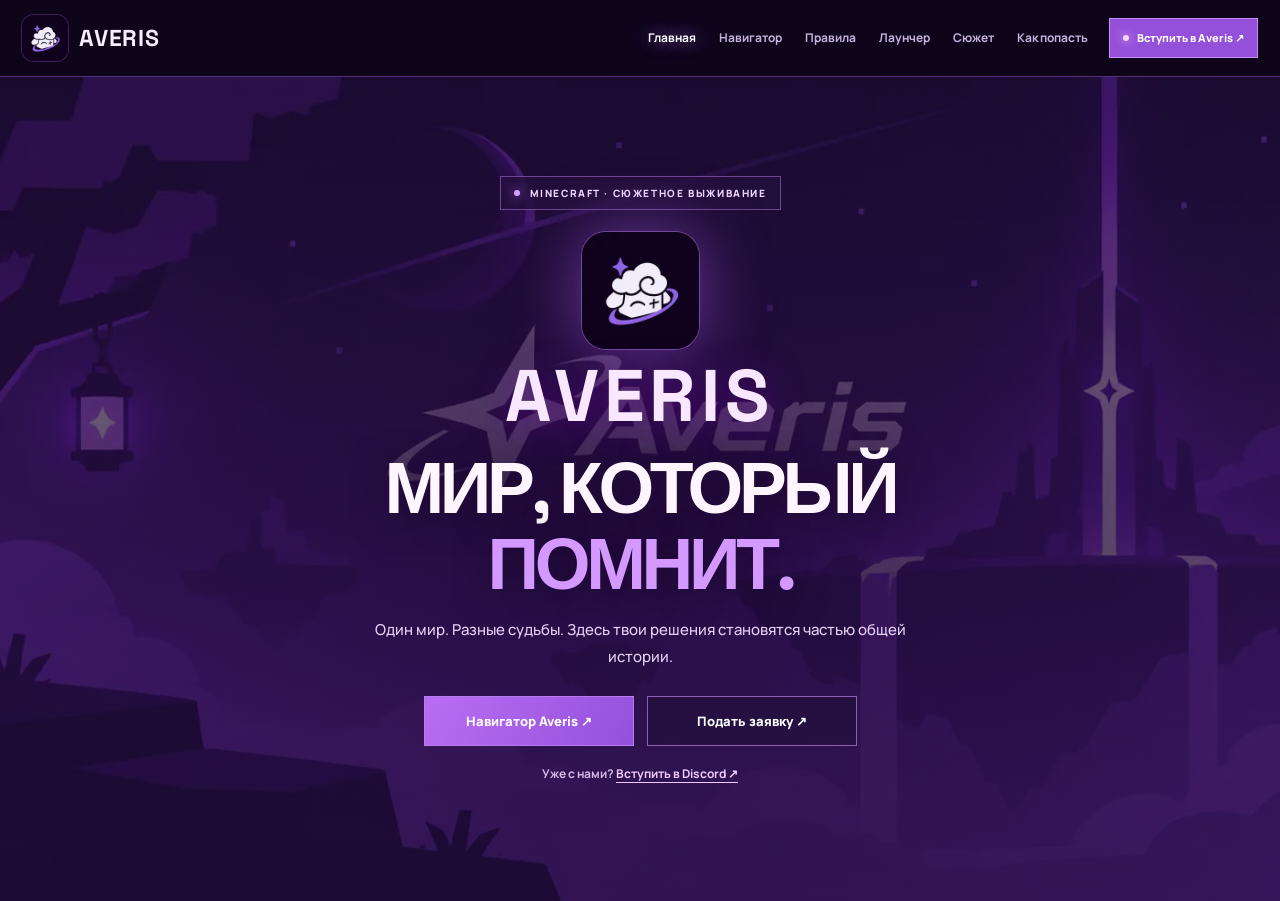
==== commit 26536214: "fix: use actual supplied Averis artwork as homepage background" ====
--- a/index.html
+++ b/index.html
@@ -18,7 +18,7 @@
     /* Averis / Главная — только один экран, без прежних секций */
     body {margin:0;min-width:320px;background:#10051f;}
     .home {position:relative;isolation:isolate;min-height:calc(100vh - 76px);min-height:calc(100svh - 76px);display:grid;place-items:center;overflow:hidden;background:#180929;}
-    .home:before {content:"";position:absolute;inset:0;z-index:-2;background:url("./assets/averis-world.svg") center center/cover no-repeat;}
+    .home:before {content:"";position:absolute;inset:0;z-index:-2;background:url("./assets/averis-world.webp") center center/cover no-repeat;}
     .home:after {content:"";position:absolute;inset:0;z-index:-1;background:linear-gradient(180deg,#11041c92 0%,#16062291 40%,#17082abd 100%),radial-gradient(ellipse 65% 70% at 50% 55%,#280c5090,transparent 100%);}
     .home-inner {position:relative;width:min(860px,calc(100% - 36px));margin:0 auto;padding:30px 10px 38px;display:flex;flex-direction:column;align-items:center;text-align:center;}
     .home-eyebrow {display:inline-flex;align-items:center;gap:10px;padding:9px 13px;border:1px solid #b37de380;background:#23103ccc;color:#efd8ff;font:800 10px/1.4 Manrope,sans-serif;letter-spacing:.16em;text-transform:uppercase;}
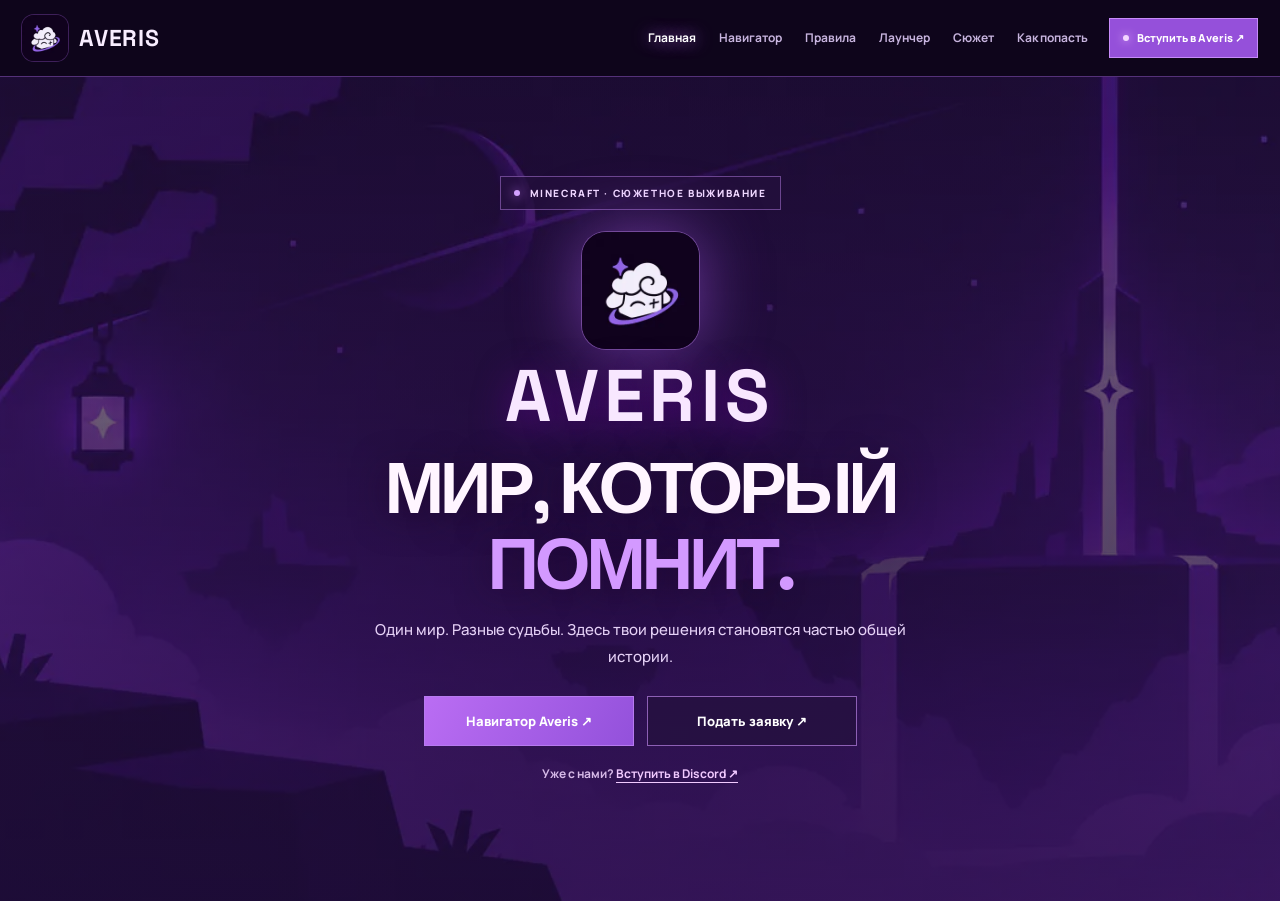
==== commit a938c118: "feat: use clean Averis artwork as homepage background" ====
--- a/index.html
+++ b/index.html
@@ -18,7 +18,7 @@
     /* Averis / Главная — только один экран, без прежних секций */
     body {margin:0;min-width:320px;background:#10051f;}
     .home {position:relative;isolation:isolate;min-height:calc(100vh - 76px);min-height:calc(100svh - 76px);display:grid;place-items:center;overflow:hidden;background:#180929;}
-    .home:before {content:"";position:absolute;inset:0;z-index:-2;background:url("./assets/averis-world.webp") center center/cover no-repeat;}
+    .home:before {content:"";position:absolute;inset:0;z-index:-2;background:url("./assets/averis-home-bg.webp") center center/cover no-repeat;}
     .home:after {content:"";position:absolute;inset:0;z-index:-1;background:linear-gradient(180deg,#11041c92 0%,#16062291 40%,#17082abd 100%),radial-gradient(ellipse 65% 70% at 50% 55%,#280c5090,transparent 100%);}
     .home-inner {position:relative;width:min(860px,calc(100% - 36px));margin:0 auto;padding:30px 10px 38px;display:flex;flex-direction:column;align-items:center;text-align:center;}
     .home-eyebrow {display:inline-flex;align-items:center;gap:10px;padding:9px 13px;border:1px solid #b37de380;background:#23103ccc;color:#efd8ff;font:800 10px/1.4 Manrope,sans-serif;letter-spacing:.16em;text-transform:uppercase;}
